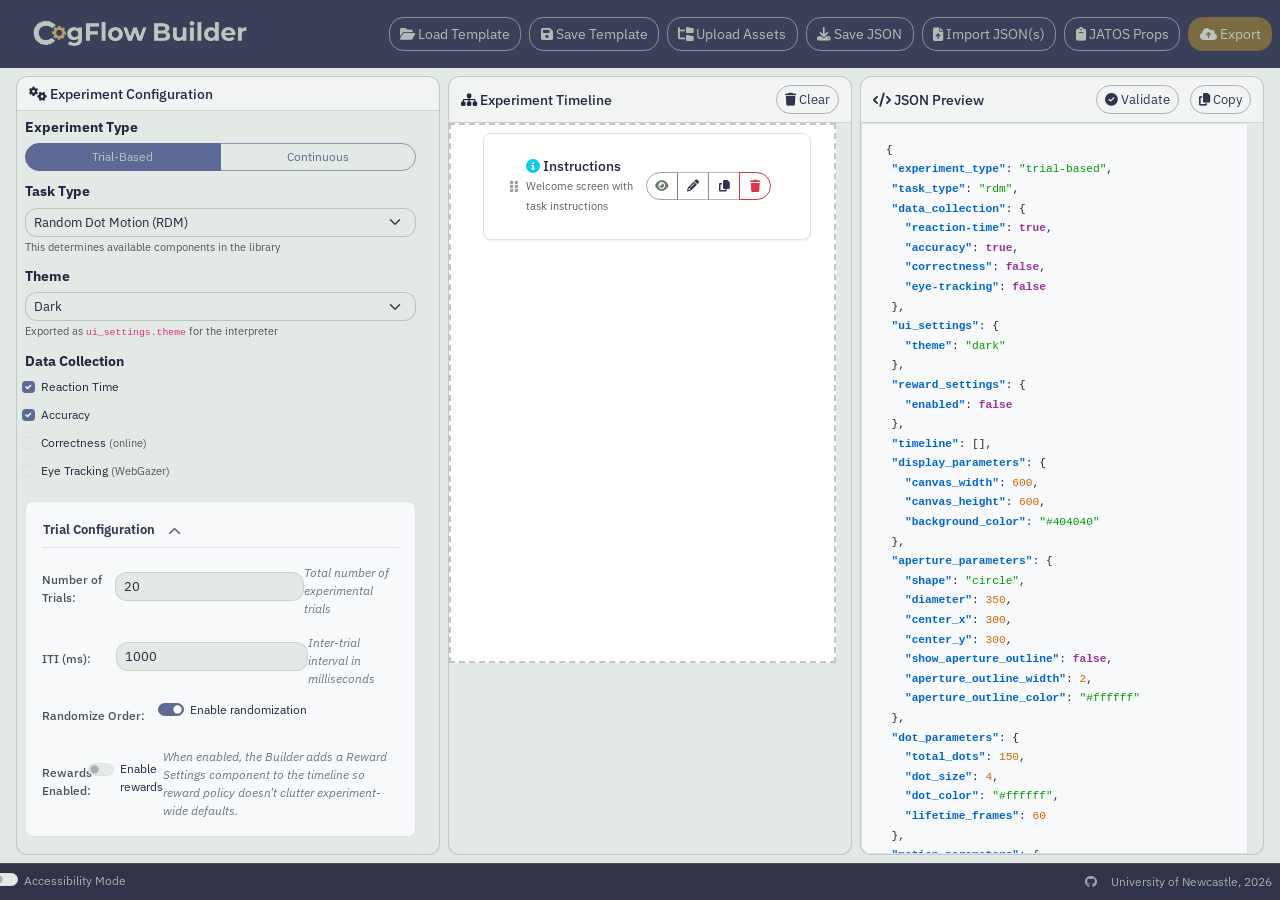
==== index.html @ 620da9b5 "Add loop removal UX via bracket iteration prompt" ====
<!DOCTYPE html>
<html lang="en">
<head>
    <meta charset="UTF-8">
    <meta name="viewport" content="width=device-width, initial-scale=1.0">
    <title>CogFlow Builder - Cognitive Task Flow Parameter Generator</title>
    <link rel="icon" type="image/png" href="img/favico.png">
    <link rel="preconnect" href="https://fonts.googleapis.com">
    <link rel="preconnect" href="https://fonts.gstatic.com" crossorigin>
    <link href="https://fonts.googleapis.com/css2?family=IBM+Plex+Sans:wght@300;400;500;600;700&display=swap" rel="stylesheet">
    <link href="https://fonts.googleapis.com/css2?family=Atkinson+Hyperlegible:wght@400;700&display=swap" rel="stylesheet">

    <script>
        // Apply Accessibility Mode + Theme early to avoid flash of wrong styling
        (function () {
            try {
                const enabled = localStorage.getItem('cogflow_builder_a11y') === '1';
                if (enabled) document.documentElement.classList.add('cf-a11y');
            } catch (e) {
                // Ignore storage errors (privacy mode, etc.)
            }

            try {
                const params = new URLSearchParams(window.location.search || '');
                const qTheme = (params.get('theme') || '').trim().toLowerCase();
                const savedTheme = localStorage.getItem('cogflow_builder_theme');
                const theme = (qTheme === 'dark' || qTheme === 'light')
                    ? qTheme
                    : ((savedTheme === 'dark' || savedTheme === 'light') ? savedTheme : 'light');
                document.documentElement.setAttribute('data-cf-theme', theme);
                localStorage.setItem('cogflow_builder_theme', theme);
            } catch (e) {
                document.documentElement.setAttribute('data-cf-theme', 'light');
            }
        })();
    </script>
    <link rel="stylesheet" href="https://cdnjs.cloudflare.com/ajax/libs/font-awesome/6.4.0/css/all.min.css">
    <link href="vendor/bootstrap.min.css" rel="stylesheet">

    <!-- WYSIWYG editor for instructions / HTML components (Quill) -->
    <link href="vendor/quill.snow.css" rel="stylesheet">

    <!-- App theme + Bootstrap overrides (must load AFTER Bootstrap) -->
    <link rel="stylesheet" href="css/style.css?v=20260324-1">

    <!-- Prevent aggressive caching when opened via file:// or a simple static server -->
    <meta http-equiv="Cache-Control" content="no-cache, no-store, must-revalidate" />
    <meta http-equiv="Pragma" content="no-cache" />
    <meta http-equiv="Expires" content="0" />

    <!-- Platform URL placeholder — replaced by the Django BuilderAppView before serving.
         Leave as empty string here; set via window.COGFLOW_PLATFORM_URL before loading
         the builder to activate the Publish button. -->
    <script>window.COGFLOW_PLATFORM_URL    = '';</script>
</head>
<body>
    <nav class="navbar navbar-dark bg-primary">
        <div class="container-fluid">
            <span class="navbar-brand mb-0 h1">
                <img src="img/logo_builder_light.png" alt="CogFlow Builder" class="cf-brand-logo">
            </span>
            <div class="d-flex">
                <button class="btn btn-outline-light me-2" id="loadTemplateBtn">
                    <i class="fas fa-folder-open"></i> Load Template
                </button>
                <button class="btn btn-outline-light me-2" id="saveTemplateBtn">
                    <i class="fas fa-save"></i> Save Template
                </button>
                <button class="btn btn-outline-light me-2" id="uploadAssetsFolderBtn" title="Upload a local assets folder to Token Store so you can refer to images by filename in your config">
                    <i class="fas fa-folder-tree"></i> Upload Assets
                </button>
                <button class="btn btn-outline-light me-2" id="saveJsonBtn">
                    <i class="fas fa-download"></i> Save JSON
                </button>
                <button class="btn btn-outline-light me-2" id="importLocalJsonBtn">
                    <i class="fas fa-file-arrow-up"></i> Import JSON(s)
                </button>
                <button class="btn btn-outline-light me-2" id="prepJatosPropsBtn">
                    <i class="fas fa-clipboard"></i> JATOS Props
                </button>
                <button class="btn btn-warning me-2" id="platformPublishBtn" style="display:none" title="Publish config to CogFlow Platform">
                    <i class="fas fa-server"></i> Publish
                </button>
                <button class="btn btn-success" id="exportJsonBtn">
                    <i class="fas fa-cloud-arrow-up"></i> Export
                </button>

                <!-- Hidden input: local JSON import for Token Store uploads -->
                <input id="importLocalJsonInput" type="file" accept=".json,application/json" multiple style="display:none" />

                <!-- Hidden input: local assets folder selection (Chromium supports webkitdirectory) -->
                <input id="assetsFolderInput" type="file" multiple webkitdirectory directory style="display:none" />
            </div>
        </div>
    </nav>

    <div class="container-fluid">
        <div class="main-panels-row">
            <!-- Left Panel: Configuration -->
            <div class="main-panel">
                <div class="card h-100">
                    <div class="card-header bg-light">
                        <h5 class="mb-0">
                            <i class="fas fa-cogs"></i> Experiment Configuration
                        </h5>
                    </div>
                    <div class="card-body">
                        <!-- Experiment Type Selection -->
                        <div class="mb-4">
                            <h6 class="fw-bold">Experiment Type</h6>
                            <div class="btn-group w-100" role="group" id="experimentTypeGroup">
                                <input type="radio" class="btn-check" name="experimentType" id="trialBased" value="trial-based" checked>
                                <label class="btn btn-outline-primary" for="trialBased">Trial-Based</label>
                                
                                <input type="radio" class="btn-check" name="experimentType" id="continuous" value="continuous">
                                <label class="btn btn-outline-primary" for="continuous">Continuous</label>
                            </div>
                        </div>

                        <!-- Task Type Selection -->
                        <div class="mb-4">
                            <h6 class="fw-bold">Task Type</h6>
                            <select class="form-select" id="taskType">
                                <option value="rdm" selected>Random Dot Motion (RDM)</option>
                                <option value="stroop">Stroop Task</option>
                                <option value="emotional-stroop">Emotional Stroop Task</option>
                                <option value="nback">N-Back</option>
                                <option value="simon">Simon Task</option>
                                <option value="task-switching">Task Switching</option>
                                <option value="pvt">Psychomotor Vigilance Task (PVT)</option>
                                <option value="mot">Multiple Object Tracking (MOT)</option>
                                <option value="gabor">Gabor Patch Task</option>
                                <option value="flanker">Flanker Task</option>
                                <option value="sart">SART</option>
                                <option value="continuous-image">Continuous Image Presentation</option>
                                <option value="soc-dashboard">SOC Dashboard</option>
                                <option value="custom">Custom Task</option>
                            </select>
                            <small class="text-muted">This determines available components in the library</small>
                        </div>

                        <!-- Experiment Theme -->
                        <div class="mb-4">
                            <h6 class="fw-bold">Theme</h6>
                            <select class="form-select" id="experimentTheme">
                                <option value="dark" selected>Dark</option>
                                <option value="light">Light</option>
                            </select>
                            <small class="text-muted">Exported as <code>ui_settings.theme</code> for the interpreter</small>
                        </div>

                        <!-- Data Collection Modalities -->
                        <div class="mb-4">
                            <h6 class="fw-bold">Data Collection</h6>
                            <div class="form-check">
                                <input class="form-check-input data-collection-checkbox" type="checkbox" value="reaction-time" id="reactionTime" checked>
                                <label class="form-check-label" for="reactionTime">
                                    Reaction Time
                                </label>
                            </div>
                            <div class="form-check">
                                <input class="form-check-input data-collection-checkbox" type="checkbox" value="accuracy" id="accuracy" checked>
                                <label class="form-check-label" for="accuracy">
                                    Accuracy
                                </label>
                            </div>
                            <div class="form-check">
                                <input class="form-check-input data-collection-checkbox" type="checkbox" value="correctness" id="correctness">
                                <label class="form-check-label" for="correctness">
                                    Correctness <small class="text-muted">(online)</small>
                                </label>
                            </div>
                            <div class="form-check">
                                <input class="form-check-input data-collection-checkbox" type="checkbox" value="eye-tracking" id="eyeTracking">
                                <label class="form-check-label" for="eyeTracking">
                                    Eye Tracking <small class="text-muted">(WebGazer)</small>
                                </label>
                            </div>
                        </div>

                        <!-- Dynamic Parameter Forms -->
                        <div id="parameterForms">
                            <!-- Forms will be dynamically generated here -->
                        </div>

                        <!-- Add Component Button -->
                        <div class="d-grid gap-2">
                            <button class="btn btn-primary" id="addComponentBtn">
                                <i class="fas fa-plus"></i> Add Component
                            </button>
                        </div>
                    </div>
                </div>
            </div>

            <!-- Middle Panel: Timeline Builder -->
            <div class="main-panel">
                <div class="card h-100">
                    <div class="card-header bg-light d-flex justify-content-between align-items-center">
                        <h5 class="mb-0">
                            <i class="fas fa-sitemap"></i> Experiment Timeline
                        </h5>
                        <button class="btn btn-sm btn-outline-secondary" id="clearTimelineBtn">
                            <i class="fas fa-trash"></i> Clear
                        </button>
                    </div>
                    <div class="card-body p-0">
                        <div id="timelineBuilder" class="timeline-container">
                            <!-- Timeline components will be dragged here -->
                            <div id="timelineComponents" class="timeline-components-container">
                                <div class="empty-timeline text-center text-muted p-4">
                                    <i class="fas fa-plus-circle fa-3x mb-3"></i>
                                    <p>Drag components here to build your experiment timeline</p>
                                </div>
                            </div>
                        </div>
                    </div>
                </div>
            </div>

            <!-- Right Panel: JSON Preview -->
            <div class="main-panel">
                <div class="card h-100">
                    <div class="card-header bg-light d-flex justify-content-between align-items-center">
                        <h5 class="mb-0">
                            <i class="fas fa-code"></i> JSON Preview
                        </h5>
                        <div>
                            <button class="btn btn-sm btn-outline-secondary me-2" id="validateJsonBtn">
                                <i class="fas fa-check-circle"></i> Validate
                            </button>
                            <button class="btn btn-sm btn-outline-secondary" id="copyJsonBtn">
                                <i class="fas fa-copy"></i> Copy
                            </button>
                        </div>
                    </div>
                    <div class="card-body p-0">
                        <div id="jsonPreview" class="json-preview">
                            <pre><code id="jsonOutput">{
  "timeline": [],
  "data_collection": {
    "reaction_time": true,
    "accuracy": true
  },
  "experiment_type": "trial-based"
}</code></pre>
                        </div>
                    </div>
                </div>
            </div>
        </div>

        <!-- Component Library Modal -->
        <div class="modal fade" id="componentLibraryModal" tabindex="-1">
            <div class="modal-dialog modal-lg">
                <div class="modal-content">
                    <div class="modal-header">
                        <h5 class="modal-title">
                            <i class="fas fa-puzzle-piece"></i> Component Library
                        </h5>
                        <button type="button" class="btn-close" data-bs-dismiss="modal"></button>
                    </div>
                    <div class="modal-body">
                        <div class="row" id="componentLibrary">
                            <!-- Component cards will be generated here -->
                        </div>
                    </div>
                </div>
            </div>
        </div>

        <!-- Platform Publish Metadata Modal -->
        <div class="modal fade" id="publishMetadataModal" tabindex="-1" aria-labelledby="publishMetadataTitle" aria-hidden="true">
            <div class="modal-dialog">
                <div class="modal-content">
                    <div class="modal-header">
                        <h5 class="modal-title" id="publishMetadataTitle">
                            <i class="fas fa-upload"></i> Publish Study Metadata
                        </h5>
                        <button type="button" class="btn-close" data-bs-dismiss="modal" aria-label="Close"></button>
                    </div>
                    <div class="modal-body">
                        <div id="publishMetaError" class="alert alert-danger py-2 d-none" role="alert"></div>

                        <div class="mb-3">
                            <label for="publishStudyName" class="form-label">Study Name</label>
                            <input type="text" class="form-control" id="publishStudyName" placeholder="e.g. RDM Attention Pilot" />
                        </div>

                        <div class="mb-3">
                            <label for="publishStudySlug" class="form-label">Study Slug</label>
                            <input type="text" class="form-control" id="publishStudySlug" placeholder="e.g. rdm-attention-pilot" />
                            <div class="form-text">Lowercase letters, numbers, and hyphens only.</div>
                        </div>

                        <div class="mb-1">
                            <label for="publishConfigVersion" class="form-label">Config Version</label>
                            <input type="text" class="form-control" id="publishConfigVersion" placeholder="e.g. v2026-03-24" />
                        </div>
                    </div>
                    <div class="modal-footer">
                        <button type="button" class="btn btn-secondary" data-bs-dismiss="modal">Cancel</button>
                        <button type="button" class="btn btn-primary" id="publishMetaConfirmBtn">Continue Publish</button>
                    </div>
                </div>
            </div>
        </div>

        <!-- Parameter Configuration Modal -->
        <div class="modal fade" id="parameterModal" tabindex="-1">
            <div class="modal-dialog modal-lg">
                <div class="modal-content">
                    <div class="modal-header">
                        <h5 class="modal-title" id="parameterModalTitle">
                            <i class="fas fa-sliders-h"></i> Configure Parameters
                        </h5>
                        <button type="button" class="btn-close" data-bs-dismiss="modal"></button>
                    </div>
                    <div class="modal-body" id="parameterModalBody">
                        <!-- Dynamic parameter forms -->
                    </div>
                    <div class="modal-footer">
                        <button type="button" class="btn btn-info" id="previewComponentBtn">
                            <i class="fas fa-eye"></i> Preview Component
                        </button>
                        <button type="button" class="btn btn-secondary" data-bs-dismiss="modal">Cancel</button>
                        <button type="button" class="btn btn-primary" id="saveParametersBtn">Save Parameters</button>
                    </div>
                </div>
            </div>
        </div>

        <!-- Component Preview Modal -->
        <div class="modal fade" id="componentPreviewModal" tabindex="-1">
            <div class="modal-dialog modal-xl">
                <div class="modal-content">
                    <div class="modal-header">
                        <h5 class="modal-title">
                            <i class="fas fa-eye"></i> Component Preview
                        </h5>
                        <button type="button" class="btn-close" data-bs-dismiss="modal"></button>
                    </div>
                    <div class="modal-body">
                        <div class="row">
                            <div class="col-md-8">
                                <div class="preview-container">
                                    <canvas id="previewCanvas" width="600" height="600" style="border: 1px solid #ccc; background-color: #000000;"></canvas>
                                </div>
                                <div class="preview-controls mt-3">
                                    <button class="btn btn-success" id="startPreviewBtn">
                                        <i class="fas fa-play"></i> Start Preview
                                    </button>
                                    <button class="btn btn-warning" id="pausePreviewBtn" disabled>
                                        <i class="fas fa-pause"></i> Pause
                                    </button>
                                    <button class="btn btn-danger" id="stopPreviewBtn" disabled>
                                        <i class="fas fa-stop"></i> Stop
                                    </button>
                                    <button class="btn btn-info" id="resetPreviewBtn">
                                        <i class="fas fa-refresh"></i> Reset
                                    </button>
                                </div>
                            </div>
                            <div class="col-md-4">
                                <div class="card">
                                    <div class="card-header">
                                        <h6 class="mb-0">Live Parameters</h6>
                                    </div>
                                    <div class="card-body">
                                        <div id="previewParameterInfo">
                                            <!-- Parameter info will be displayed here -->
                                        </div>
                                    </div>
                                </div>
                                <div class="card mt-3">
                                    <div class="card-header">
                                        <h6 class="mb-0">Preview Stats</h6>
                                    </div>
                                    <div class="card-body">
                                        <div id="previewStats">
                                            <p><strong>Frame Rate:</strong> <span id="frameRate">0</span> FPS</p>
                                            <p><strong>Dots Visible:</strong> <span id="dotsVisible">0</span></p>
                                            <p><strong>Coherent Dots:</strong> <span id="coherentDots">0</span></p>
                                            <p><strong>Time Elapsed:</strong> <span id="timeElapsed">0</span>ms</p>
                                        </div>
                                    </div>
                                </div>
                            </div>
                        </div>
                    </div>
                </div>
            </div>
        </div>
    </div>

    <footer class="cf-footer">
        <div class="container-fluid cf-footer-inner">
            <div class="cf-footer-a11y">
                <div class="form-check form-switch">
                    <input class="form-check-input" type="checkbox" role="switch" id="accessibilityModeToggle">
                    <label class="form-check-label" for="accessibilityModeToggle">Accessibility Mode</label>
                </div>
            </div>
            <div class="cf-footer-spacer"></div>
            <div class="cf-footer-text">
                <a class="cf-footer-link" href="https://github.com/KSalibay/json-builder-app" target="_blank" rel="noopener noreferrer" aria-label="GitHub repository">
                    <i class="fa-brands fa-github" aria-hidden="true"></i>
                </a>
                University of Newcastle, 2026
            </div>
        </div>
    </footer>

    <script src="vendor/bootstrap.bundle.min.js"></script>
    <script src="vendor/Sortable.min.js"></script>

    <!-- Quill WYSIWYG editor (used by instructions/html-keyboard-response editor) -->
    <script src="vendor/quill.min.js"></script>

    <!-- Microsoft Graph export (MSAL + helper). Requires serving via http(s), not file:// -->
    <script src="vendor/msal-browser.min.js"></script>
    <script src="src/graphConfig.js?v=20260123-1"></script>
    <script src="src/GraphSharePointClient.js?v=20260123-1"></script>

    <!-- Demo default: Token Store (Cloudflare Worker) base URL -->
    <script>
        // For distribution: change this value (or remove to re-enable prompt).
        window.COGFLOW_TOKEN_STORE_BASE_URL = 'https://cool-star-379d.kami-salibayeva.workers.dev';

        // Initial deployment mode: disables SharePoint/Graph prompts and uses Token Store by default.
        // Remove this line (or set to false) to re-enable Graph/SharePoint export setup prompts.
        window.COGFLOW_INITIAL_DEPLOYMENT = true;
    </script>

    <!-- Cache-bust local scripts -->
    <script src="src/JsonBuilder.js?v=20260325-1"></script>
    <script src="src/modules/DataCollectionModules.js?v=20260114-1"></script>
    <script src="src/modules/TrialManager.js?v=20260113-10"></script>
    <script src="src/modules/TimelineBuilder.js?v=20260309-1"></script>
    <script src="src/modules/SocDashboardPreview.js?v=20260218-1"></script>
    <script src="src/modules/ComponentPreview.js?v=20260305-4"></script>
    <script src="src/schemas/RDMTaskSchema.js?v=20260113-10"></script>
    <script src="src/schemas/JSPsychSchemas.js?v=20260305-1"></script>
    <script src="src/schemas/UnifiedSchema.js?v=20260113-10"></script>

    <script>
        function setBuilderTheme(theme) {
            const t = (theme === 'dark') ? 'dark' : 'light';
            document.documentElement.setAttribute('data-cf-theme', t);
            try {
                localStorage.setItem('cogflow_builder_theme', t);
            } catch (e) {
                // Ignore storage errors
            }
        }

        function installDebugRemnantCleaner() {
            const looksLikeDebugRemnant = (el) => {
                try {
                    const text = (el && el.textContent ? el.textContent : '').toLowerCase();
                    if (!text) return false;
                    return text.includes('study result visibility mode') || /^\s*worker\s*:\s*\d+\s*$/i.test(text);
                } catch {
                    return false;
                }
            };

            const removeDebugRemnants = () => {
                const all = Array.from(document.querySelectorAll('body *'));
                all.forEach((el) => {
                    if (!looksLikeDebugRemnant(el)) return;
                    if (el.closest('.navbar, .card, .modal, #componentPreviewModal')) return;
                    try {
                        const style = window.getComputedStyle(el);
                        const isBottomLeft = style && style.position === 'fixed' && style.left !== 'auto' && style.bottom !== 'auto';
                        const isTiny = style && Number.parseFloat(style.fontSize || '0') <= 12;
                        if (isBottomLeft || isTiny) el.remove();
                    } catch {
                        // ignore
                    }
                });
            };

            removeDebugRemnants();
            const obs = new MutationObserver(() => removeDebugRemnants());
            obs.observe(document.body, { childList: true, subtree: true });
        }

        // Initialize the application
        document.addEventListener('DOMContentLoaded', function() {
            const initialTheme = document.documentElement.getAttribute('data-cf-theme') || 'light';
            setBuilderTheme(initialTheme);

            try {
                if (window.parent && window.parent !== window) {
                    window.parent.postMessage({ type: 'cogflow:builder-ready' }, window.location.origin);
                }
            } catch {
                // ignore
            }

            // Parent (Portal) can drive Builder theme while embedded in an iframe.
            window.addEventListener('message', (e) => {
                if (!e || e.origin !== window.location.origin) return;
                if (e.data && e.data.type === 'cogflow:set-theme') {
                    setBuilderTheme(e.data.theme);
                }
            });

            installDebugRemnantCleaner();

            const jsonBuilder = new JsonBuilder();
            // Prevent scroll-wheel from accidentally changing the value of a focused
            // number input. Attach / detach the wheel-blocker only while the input is
            // focused, so normal page scrolling is never blocked.
            const _blockWheelOnNumber = (e) => e.preventDefault();
            document.addEventListener('focusin', (e) => {
                if (e.target && e.target.type === 'number') {
                    e.target.addEventListener('wheel', _blockWheelOnNumber, { passive: false });
                }
            });
            document.addEventListener('focusout', (e) => {
                if (e.target && e.target.type === 'number') {
                    e.target.removeEventListener('wheel', _blockWheelOnNumber);
                }
            });

            jsonBuilder.initialize();
            
            // Store globally for access from other functions
            window.jsonBuilderInstance = jsonBuilder;

            // Platform Publish button — visible only when COGFLOW_PLATFORM_URL is configured.
            const platformPublishBtn = document.getElementById('platformPublishBtn');
            if (platformPublishBtn) {
                if (typeof window.COGFLOW_PLATFORM_URL === 'string' && window.COGFLOW_PLATFORM_URL.trim()) {
                    platformPublishBtn.style.display = '';
                }
                platformPublishBtn.addEventListener('click', () => {
                    jsonBuilder.publishToPlatform();
                });
            }
            
            // Initialize ComponentPreview (guard against double-init)
            if (!window.componentPreview) {
                window.componentPreview = new ComponentPreview();
            }
            
            // Initialize timeline sortable functionality
            initializeTimelineSorting();
            initializeLoopUI();
            
            // Initialize RDM-specific UI components
            initializeRDMInterface();
        });
        
        function initializeTimelineSorting() {
            const timelineContainer = document.getElementById('timelineComponents');
            console.log('Initializing sortable for container:', timelineContainer);
            
            if (timelineContainer && window.Sortable) {
                console.log('Creating sortable instance');
                window.timelineSortable = Sortable.create(timelineContainer, {
                    animation: 150,
                    ghostClass: 'sortable-ghost',
                    chosenClass: 'sortable-chosen',
                    dragClass: 'sortable-drag',
                    handle: '.drag-handle',
                    filter: '.empty-timeline',
                    preventOnFilter: false,
                    onStart: function(evt) {
                        console.log('Drag started:', evt.item);
                    },
                    onEnd: function(evt) {
                        console.log('Drag ended:', evt.item, 'New index:', evt.newIndex);
                        // Update JSON when order changes
                        if (window.jsonBuilderInstance) {
                            window.jsonBuilderInstance.updateJSON();
                        }
                        if (window.refreshLoopUI) {
                            window.refreshLoopUI();
                        }
                    }
                });
                console.log('Sortable instance created:', window.timelineSortable);
            } else {
                console.warn('Failed to initialize sortable - container:', timelineContainer, 'Sortable:', window.Sortable);
            }
        }

        function initializeLoopUI() {
            const timelineContainer = document.getElementById('timelineComponents');
            if (!timelineContainer || timelineContainer.dataset.loopUiBound === '1') return;

            timelineContainer.dataset.loopUiBound = '1';
            timelineContainer.classList.add('cf-loop-ui-enabled');

            const state = {
                loopMap: new Map(),
                draw: null,
                resize: null,
                layerEl: null,
                gutterEl: null
            };

            const parseComponentData = (el) => {
                try { return JSON.parse(el?.dataset?.componentData || '{}') || {}; }
                catch { return {}; }
            };

            const isLoopStartMarker = (el) => {
                const data = parseComponentData(el);
                return data.type === 'loop-start';
            };

            const isLoopEndMarker = (el) => {
                const data = parseComponentData(el);
                return data.type === 'loop-end';
            };

            const isLoopMarker = (el) => isLoopStartMarker(el) || isLoopEndMarker(el);

            const getTimelineCards = () => Array.from(timelineContainer.querySelectorAll(':scope > .timeline-component'));
            const getVisibleCards = () => getTimelineCards().filter((el) => !isLoopMarker(el));

            const normalizeMarkerVisibility = () => {
                getTimelineCards().forEach((el) => {
                    if (isLoopMarker(el)) el.classList.add('cf-loop-marker-hidden');
                    else el.classList.remove('cf-loop-marker-hidden');
                });
            };

            const getLoopPairs = () => {
                const cards = getTimelineCards();
                const stack = [];
                const pairs = [];

                const loopIdOf = (el) => (parseComponentData(el).loop_id ?? '').toString().trim();

                for (let idx = 0; idx < cards.length; idx++) {
                    const el = cards[idx];
                    if (isLoopStartMarker(el)) {
                        const data = parseComponentData(el);
                        const rawIter = Number.parseInt(data.iterations ?? data.loop_iterations ?? '1', 10);
                        const iterations = Number.isFinite(rawIter) ? Math.max(1, Math.min(10000, rawIter)) : 1;
                        stack.push({
                            startEl: el,
                            startIdx: idx,
                            loopId: loopIdOf(el),
                            iterations,
                            label: (data.label ?? '').toString(),
                            depth: stack.length
                        });
                        continue;
                    }

                    if (isLoopEndMarker(el)) {
                        if (stack.length === 0) continue;
                        const endId = loopIdOf(el);

                        let matchPos = -1;
                        if (endId) {
                            for (let i = stack.length - 1; i >= 0; i--) {
                                if ((stack[i].loopId || '') === endId) {
                                    matchPos = i;
                                    break;
                                }
                            }
                        } else {
                            matchPos = stack.length - 1;
                        }
                        if (matchPos < 0) continue;

                        const matched = stack.splice(matchPos, 1)[0];
                        pairs.push({
                            ...matched,
                            endEl: el,
                            endIdx: idx
                        });
                    }
                }

                return pairs;
            };

            const getVisibleIndexFromY = (clientY) => {
                const cards = getVisibleCards();
                if (cards.length === 0) return -1;
                let bestIdx = 0;
                let bestDist = Number.POSITIVE_INFINITY;
                cards.forEach((el, idx) => {
                    const r = el.getBoundingClientRect();
                    const mid = r.top + (r.height / 2);
                    const dist = Math.abs(clientY - mid);
                    if (dist < bestDist) {
                        bestDist = dist;
                        bestIdx = idx;
                    }
                });
                return bestIdx;
            };

            const ensureLayer = () => {
                if (!state.layerEl || !state.layerEl.isConnected) {
                    const layer = document.createElement('div');
                    layer.className = 'timeline-loop-layer';
                    timelineContainer.appendChild(layer);
                    state.layerEl = layer;
                }
                if (!state.gutterEl || !state.gutterEl.isConnected) {
                    const gutter = document.createElement('div');
                    gutter.className = 'timeline-loop-gutter-hitbox';
                    timelineContainer.appendChild(gutter);
                    state.gutterEl = gutter;
                }
            };

            const createLoopMarkerElement = (type, loopId, iterations) => {
                const el = document.createElement('div');
                el.className = 'timeline-component card mb-2 cf-loop-marker-hidden';
                el.dataset.componentType = type;

                const data = {
                    type,
                    name: type === 'loop-start' ? 'Loop Start' : 'Loop End',
                    loop_id: loopId
                };
                if (type === 'loop-start') {
                    data.iterations = Number.isFinite(Number(iterations)) ? Math.max(1, Math.floor(Number(iterations))) : 2;
                }
                el.dataset.componentData = JSON.stringify(data);
                el.innerHTML = '<div class="card-body"></div>';
                return el;
            };

            const createLoopFromVisibleRange = (startVisibleIdx, endVisibleIdx) => {
                const cards = getVisibleCards();
                if (cards.length === 0) return;
                const lo = Math.max(0, Math.min(startVisibleIdx, endVisibleIdx));
                const hi = Math.min(cards.length - 1, Math.max(startVisibleIdx, endVisibleIdx));
                const startCard = cards[lo];
                const endCard = cards[hi];
                if (!startCard || !endCard) return;

                const loopId = `loop_${Date.now()}_${Math.floor(Math.random() * 1000000)}`;
                const startMarker = createLoopMarkerElement('loop-start', loopId, 2);
                const endMarker = createLoopMarkerElement('loop-end', loopId);

                timelineContainer.insertBefore(startMarker, startCard);
                if (endCard.nextSibling) timelineContainer.insertBefore(endMarker, endCard.nextSibling);
                else timelineContainer.appendChild(endMarker);

                if (window.jsonBuilderInstance) window.jsonBuilderInstance.updateJSON();
            };

            const moveLoopBoundaryToVisibleIndex = (loop, handleType, targetVisibleIdx) => {
                const cards = getVisibleCards();
                if (cards.length === 0) return;
                const idx = Math.max(0, Math.min(cards.length - 1, targetVisibleIdx));
                const target = cards[idx];
                if (!target) return;

                if (handleType === 'top') {
                    timelineContainer.insertBefore(loop.startEl, target);
                } else {
                    if (target.nextSibling) timelineContainer.insertBefore(loop.endEl, target.nextSibling);
                    else timelineContainer.appendChild(loop.endEl);
                }
            };

            const renderDraftBracket = () => {
                if (!state.draw || !state.layerEl) return;
                const cards = getVisibleCards();
                if (cards.length === 0) return;

                const lo = Math.max(0, Math.min(state.draw.startIdx, state.draw.currentIdx));
                const hi = Math.min(cards.length - 1, Math.max(state.draw.startIdx, state.draw.currentIdx));
                const startCard = cards[lo];
                const endCard = cards[hi];
                if (!startCard || !endCard) return;

                const containerRect = timelineContainer.getBoundingClientRect();
                const top = startCard.offsetTop;
                const bottom = endCard.offsetTop + endCard.offsetHeight;

                const draft = document.createElement('div');
                draft.className = 'timeline-loop-bracket is-draft';
                draft.style.left = '8px';
                draft.style.top = `${top}px`;
                draft.style.height = `${Math.max(8, bottom - top)}px`;
                draft.title = 'Release to create loop';
                state.layerEl.appendChild(draft);
                void containerRect; // keep lint quiet in non-strict environments
            };

            const refresh = () => {
                ensureLayer();
                normalizeMarkerVisibility();

                state.layerEl.innerHTML = '';
                state.loopMap.clear();

                const pairs = getLoopPairs();
                const cards = getTimelineCards();

                pairs.forEach((loop, idx) => {
                    const visibleWithin = cards
                        .slice(loop.startIdx + 1, loop.endIdx)
                        .filter((el) => !isLoopMarker(el));

                    if (visibleWithin.length === 0) return;
                    const startCard = visibleWithin[0];
                    const endCard = visibleWithin[visibleWithin.length - 1];

                    const top = startCard.offsetTop;
                    const bottom = endCard.offsetTop + endCard.offsetHeight;
                    const left = 8 + (loop.depth * 10);
                    const key = `${loop.loopId || 'loop'}:${loop.startIdx}:${loop.endIdx}:${idx}`;

                    const bracket = document.createElement('div');
                    bracket.className = 'timeline-loop-bracket';
                    bracket.style.left = `${left}px`;
                    bracket.style.top = `${top}px`;
                    bracket.style.height = `${Math.max(8, bottom - top)}px`;
                    bracket.dataset.loopKey = key;
                    bracket.title = `Loop x${loop.iterations}${loop.label ? ` (${loop.label})` : ''} • click to edit (enter 0 to remove)`;

                    const topHandle = document.createElement('div');
                    topHandle.className = 'timeline-loop-handle top';
                    topHandle.dataset.loopKey = key;
                    topHandle.dataset.handle = 'top';

                    const bottomHandle = document.createElement('div');
                    bottomHandle.className = 'timeline-loop-handle bottom';
                    bottomHandle.dataset.loopKey = key;
                    bottomHandle.dataset.handle = 'bottom';

                    bracket.appendChild(topHandle);
                    bracket.appendChild(bottomHandle);
                    state.layerEl.appendChild(bracket);

                    state.loopMap.set(key, {
                        ...loop,
                        visibleStartIdx: getVisibleCards().indexOf(startCard),
                        visibleEndIdx: getVisibleCards().indexOf(endCard)
                    });
                });

                renderDraftBracket();
            };

            const onDocumentMouseMove = (e) => {
                if (state.draw) {
                    state.draw.currentIdx = getVisibleIndexFromY(e.clientY);
                    refresh();
                    return;
                }

                if (state.resize) {
                    const loop = state.loopMap.get(state.resize.loopKey);
                    if (!loop) return;
                    const idxRaw = getVisibleIndexFromY(e.clientY);
                    if (idxRaw < 0) return;

                    let idx = idxRaw;
                    if (state.resize.handleType === 'top') {
                        idx = Math.min(idx, loop.visibleEndIdx);
                    } else {
                        idx = Math.max(idx, loop.visibleStartIdx);
                    }

                    if (idx !== state.resize.lastIdx) {
                        moveLoopBoundaryToVisibleIndex(loop, state.resize.handleType, idx);
                        state.resize.lastIdx = idx;
                        refresh();
                    }
                }
            };

            const onDocumentMouseUp = () => {
                let didMutate = false;

                if (state.draw) {
                    const startIdx = state.draw.startIdx;
                    const endIdx = state.draw.currentIdx;
                    if (startIdx >= 0 && endIdx >= 0) {
                        createLoopFromVisibleRange(startIdx, endIdx);
                        didMutate = true;
                    }
                    state.draw = null;
                }

                if (state.resize) {
                    didMutate = true;
                    state.resize = null;
                }

                refresh();
                if (didMutate && window.jsonBuilderInstance) {
                    window.jsonBuilderInstance.updateJSON();
                }

                document.removeEventListener('mousemove', onDocumentMouseMove);
                document.removeEventListener('mouseup', onDocumentMouseUp);
            };

            timelineContainer.addEventListener('mousedown', (e) => {
                const handleEl = e.target.closest('.timeline-loop-handle');
                if (handleEl) {
                    e.preventDefault();
                    e.stopPropagation();
                    const loopKey = handleEl.dataset.loopKey;
                    const handleType = handleEl.dataset.handle;
                    if (!loopKey || !handleType) return;
                    state.resize = { loopKey, handleType, lastIdx: -1 };
                    document.addEventListener('mousemove', onDocumentMouseMove);
                    document.addEventListener('mouseup', onDocumentMouseUp);
                    return;
                }

                const bracketEl = e.target.closest('.timeline-loop-bracket');
                if (bracketEl) {
                    e.preventDefault();
                    e.stopPropagation();
                    const loopKey = bracketEl.dataset.loopKey;
                    const loop = state.loopMap.get(loopKey || '');
                    if (!loop) return;

                    const startData = parseComponentData(loop.startEl);
                    const currentIter = Number.parseInt(startData.iterations ?? loop.iterations ?? '1', 10) || 1;
                    const next = window.prompt('Loop iterations (>=1). Enter 0 to remove this loop.', String(currentIter));
                    if (next === null) return;
                    const parsed = Number.parseInt(next, 10);
                    if (Number.isFinite(parsed) && parsed === 0) {
                        const ok = window.confirm('Remove this loop?');
                        if (!ok) return;
                        loop.startEl.remove();
                        loop.endEl.remove();
                        if (window.jsonBuilderInstance) {
                            window.jsonBuilderInstance.updateJSON();
                        }
                        refresh();
                        return;
                    }
                    if (!Number.isFinite(parsed) || parsed < 1) {
                        window.alert('Iterations must be an integer >= 1.');
                        return;
                    }

                    const updated = {
                        ...startData,
                        type: 'loop-start',
                        iterations: Math.min(10000, parsed)
                    };
                    loop.startEl.dataset.componentData = JSON.stringify(updated);
                    if (window.jsonBuilderInstance) {
                        window.jsonBuilderInstance.updateJSON();
                    }
                    refresh();
                    return;
                }

                const containerRect = timelineContainer.getBoundingClientRect();
                const relX = e.clientX - containerRect.left;
                if (relX > 26) return;
                if (e.target.closest('.timeline-component')) return;

                const startIdx = getVisibleIndexFromY(e.clientY);
                if (startIdx < 0) return;

                e.preventDefault();
                state.draw = { startIdx, currentIdx: startIdx };
                refresh();

                document.addEventListener('mousemove', onDocumentMouseMove);
                document.addEventListener('mouseup', onDocumentMouseUp);
            });

            const observer = new MutationObserver(() => {
                refresh();
            });
            observer.observe(timelineContainer, { childList: true });

            window.addEventListener('resize', refresh);
            window.refreshLoopUI = refresh;
            refresh();
        }
        
        function initializeRDMInterface() {
            // Add initial instructions component to timeline
            addInitialInstructionsComponent();
        }
        
        function addInitialInstructionsComponent() {
            // Generate dynamic instructions text based on current experiment settings
            function generateInstructionsText() {
                const taskType = document.getElementById('taskType')?.value || 'rdm';

                const rawTaskName = document.getElementById('taskName')?.value || '';
                const taskDefaults = {
                    rdm: 'Random Dot Motion task',
                    stroop: 'Stroop task',
                    flanker: 'Flanker task',
                    sart: 'SART task',
                    simon: 'Simon task',
                    pvt: 'PVT task',
                    mot: 'MOT task',
                    gabor: 'Gabor task',
                    'soc-dashboard': 'SOC Dashboard'
                };

                // If the researcher hasn't customized taskName (blank or still default RDM),
                // infer it from the selected task type.
                const normalizedRaw = String(rawTaskName).trim();
                const isDefaultRdmLabel = normalizedRaw === '' || normalizedRaw === taskDefaults.rdm;
                const taskName = (taskType !== 'rdm' && isDefaultRdmLabel)
                    ? (taskDefaults[taskType] || 'Experiment task')
                    : (normalizedRaw || taskDefaults.rdm);

                const formatKey = (key) => {
                    const cleanKey = String(key || '').trim();
                    if (!cleanKey) return '';
                    switch (cleanKey) {
                        case 'ArrowLeft': return 'Left Arrow';
                        case 'ArrowRight': return 'Right Arrow';
                        case 'ArrowUp': return 'Up Arrow';
                        case 'ArrowDown': return 'Down Arrow';
                        case ' ': return 'Spacebar';
                        case 'space': return 'Spacebar';
                        case 'enter': return 'Enter';
                        case 'escape': return 'Escape';
                        default:
                            return cleanKey.length === 1 ? cleanKey.toUpperCase() : cleanKey;
                    }
                };

                const joinKeys = (keys) => {
                    const parts = String(keys || '')
                        .split(',')
                        .map(k => formatKey(k))
                        .filter(Boolean);
                    if (parts.length === 0) return '';
                    if (parts.length === 1) return parts[0];
                    if (parts.length === 2) return `${parts[0]} and ${parts[1]}`;
                    return `${parts.slice(0, -1).join(', ')}, and ${parts[parts.length - 1]}`;
                };

                const describeResponse = () => {
                    if (taskType === 'flanker') {
                        const leftKey = formatKey(document.getElementById('flankerLeftKey')?.value || 'f');
                        const rightKey = formatKey(document.getElementById('flankerRightKey')?.value || 'j');
                        return `using the keyboard (${leftKey} for left, ${rightKey} for right)`;
                    }
                    if (taskType === 'sart') {
                        const goKey = formatKey(document.getElementById('sartGoKey')?.value || 'space');
                        return `using the keyboard (${goKey})`;
                    }
                    if (taskType === 'gabor') {
                        const mode = document.getElementById('gaborResponseTask')?.value || 'discriminate_tilt';
                        if (mode === 'detect_target') {
                            const yesKey = formatKey(document.getElementById('gaborYesKey')?.value || 'f');
                            const noKey = formatKey(document.getElementById('gaborNoKey')?.value || 'j');
                            return `using the keyboard (${yesKey} = Yes, ${noKey} = No)`;
                        }
                        const leftKey = formatKey(document.getElementById('gaborLeftKey')?.value || 'f');
                        const rightKey = formatKey(document.getElementById('gaborRightKey')?.value || 'j');
                        return `using the keyboard (${leftKey} = Left, ${rightKey} = Right)`;
                    }
                    if (taskType === 'soc-dashboard') {
                        const iconsClickable = !!document.getElementById('socIconsClickable')?.checked;
                        return iconsClickable
                            ? 'using the mouse (dashboard icons) and the keyboard (subtasks)'
                            : 'using the keyboard (subtasks)';
                    }

                    // Default: RDM (or unknown) uses experiment-wide response device.
                    const device = document.getElementById('defaultResponseDevice')?.value || 'keyboard';
                    if (device === 'mouse') {
                        const segments = document.getElementById('mouseApertureSegments')?.value;
                        const segText = segments ? ` (${segments} response segments)` : '';
                        return `using the mouse${segText}`;
                    }
                    if (device === 'touch') return 'using touch input';
                    if (device === 'voice') return 'using voice input';
                    if (device === 'custom') return 'using the specified response method';

                    const responseKeys = document.getElementById('responseKeys')?.value || 'ArrowLeft,ArrowRight';
                    const keyList = joinKeys(responseKeys);
                    return keyList ? `using the keyboard (press ${keyList})` : 'using the keyboard';
                };

                // Exported as HTML; keep it simple and readable.
                return `<p>This experiment consists of the <strong>${taskName}</strong>. Please respond ${describeResponse()}. Press any key to continue.</p>`;
            }
            
            const timelineContainer = document.getElementById('timelineComponents');
            if (!timelineContainer) return;
            
            // Hide empty state when adding first component
            const emptyState = timelineContainer.querySelector('.empty-timeline');
            if (emptyState) {
                emptyState.style.display = 'none';
            }
            
            const instructionsComponent = document.createElement('div');
            instructionsComponent.className = 'timeline-component card mb-2';
            instructionsComponent.dataset.componentType = 'html-keyboard-response';
            
            // Store component data
            const componentData = {
                type: 'html-keyboard-response',
                auto_generated: true,
                stimulus: generateInstructionsText(),
                choices: 'ALL_KEYS'
            };
            
            instructionsComponent.dataset.componentData = JSON.stringify(componentData);
            
            instructionsComponent.innerHTML = `
                <div class="card-body">
                    <div class="d-flex justify-content-between align-items-center">
                        <div class="d-flex align-items-center">
                            <div class="drag-handle me-2" style="cursor: move; color: #ccc;">
                                <i class="fas fa-grip-vertical"></i>
                            </div>
                            <div>
                                <h6 class="card-title mb-1">
                                    <i class="fas fa-info-circle text-info"></i> Instructions
                                </h6>
                                <small class="text-muted">Welcome screen with task instructions</small>
                            </div>
                        </div>
                        <div class="btn-group" role="group">
                            <button class="btn btn-sm btn-outline-info" onclick="previewComponent(this)" title="Preview">
                                <i class="fas fa-eye"></i>
                            </button>
                            <button class="btn btn-sm btn-outline-secondary" onclick="editComponent(this)" title="Edit">
                                <i class="fas fa-pencil-alt"></i>
                            </button>
                            <button class="btn btn-sm btn-outline-secondary" onclick="duplicateComponent(this)" title="Duplicate Below">
                                <i class="fas fa-copy"></i>
                            </button>
                            <button class="btn btn-sm btn-outline-danger" onclick="removeComponent(this)" title="Delete">
                                <i class="fas fa-trash"></i>
                            </button>
                        </div>
                    </div>
                </div>
            `;
            
            timelineContainer.appendChild(instructionsComponent);
            
            // Initialize sortable functionality after first component is added
            if (!window.timelineSortable) {
                initializeTimelineSorting();
            }
            if (window.refreshLoopUI) {
                window.refreshLoopUI();
            }
        }
        
        function updateInstructionsComponents() {
            // Keep instructions-like timeline cards in sync.
            // 1) Auto-update stimulus text for auto-generated Instructions cards.
            // 2) Keep card title/subtitle/icon accurate for Instructions vs Calibration Instructions.
            //    (Avoid touching generic HTML+Keyboard components, which also use html-keyboard-response.)
            const htmlKeyboardComponents = document.querySelectorAll('.timeline-component[data-component-type="html-keyboard-response"]');
            
            function generateInstructionsText() {
                const taskType = document.getElementById('taskType')?.value || 'rdm';

                const rawTaskName = document.getElementById('taskName')?.value || '';
                const taskDefaults = {
                    rdm: 'Random Dot Motion task',
                    stroop: 'Stroop task',
                    flanker: 'Flanker task',
                    sart: 'SART task',
                    simon: 'Simon task',
                    pvt: 'PVT task',
                    mot: 'MOT task',
                    gabor: 'Gabor task',
                    'soc-dashboard': 'SOC Dashboard'
                };

                const normalizedRaw = String(rawTaskName).trim();
                const isDefaultRdmLabel = normalizedRaw === '' || normalizedRaw === taskDefaults.rdm;
                const taskName = (taskType !== 'rdm' && isDefaultRdmLabel)
                    ? (taskDefaults[taskType] || 'Experiment task')
                    : (normalizedRaw || taskDefaults.rdm);

                const formatKey = (key) => {
                    const cleanKey = String(key || '').trim();
                    if (!cleanKey) return '';
                    switch (cleanKey) {
                        case 'ArrowLeft': return 'Left Arrow';
                        case 'ArrowRight': return 'Right Arrow';
                        case 'ArrowUp': return 'Up Arrow';
                        case 'ArrowDown': return 'Down Arrow';
                        case ' ': return 'Spacebar';
                        case 'space': return 'Spacebar';
                        case 'enter': return 'Enter';
                        case 'escape': return 'Escape';
                        default:
                            return cleanKey.length === 1 ? cleanKey.toUpperCase() : cleanKey;
                    }
                };

                const joinKeys = (keys) => {
                    const parts = String(keys || '')
                        .split(',')
                        .map(k => formatKey(k))
                        .filter(Boolean);
                    if (parts.length === 0) return '';
                    if (parts.length === 1) return parts[0];
                    if (parts.length === 2) return `${parts[0]} and ${parts[1]}`;
                    return `${parts.slice(0, -1).join(', ')}, and ${parts[parts.length - 1]}`;
                };

                const describeResponse = () => {
                    if (taskType === 'flanker') {
                        const leftKey = formatKey(document.getElementById('flankerLeftKey')?.value || 'f');
                        const rightKey = formatKey(document.getElementById('flankerRightKey')?.value || 'j');
                        return `using the keyboard (${leftKey} for left, ${rightKey} for right)`;
                    }
                    if (taskType === 'sart') {
                        const goKey = formatKey(document.getElementById('sartGoKey')?.value || 'space');
                        return `using the keyboard (${goKey})`;
                    }
                    if (taskType === 'gabor') {
                        const mode = document.getElementById('gaborResponseTask')?.value || 'discriminate_tilt';
                        if (mode === 'detect_target') {
                            const yesKey = formatKey(document.getElementById('gaborYesKey')?.value || 'f');
                            const noKey = formatKey(document.getElementById('gaborNoKey')?.value || 'j');
                            return `using the keyboard (${yesKey} = Yes, ${noKey} = No)`;
                        }
                        const leftKey = formatKey(document.getElementById('gaborLeftKey')?.value || 'f');
                        const rightKey = formatKey(document.getElementById('gaborRightKey')?.value || 'j');
                        return `using the keyboard (${leftKey} = Left, ${rightKey} = Right)`;
                    }
                    if (taskType === 'soc-dashboard') {
                        const iconsClickable = !!document.getElementById('socIconsClickable')?.checked;
                        return iconsClickable
                            ? 'using the mouse (dashboard icons) and the keyboard (subtasks)'
                            : 'using the keyboard (subtasks)';
                    }

                    // Default: RDM (or unknown) uses experiment-wide response device.
                    const device = document.getElementById('defaultResponseDevice')?.value || 'keyboard';
                    if (device === 'mouse') {
                        const segments = document.getElementById('mouseApertureSegments')?.value;
                        const segText = segments ? ` (${segments} response segments)` : '';
                        return `using the mouse${segText}`;
                    }
                    if (device === 'touch') return 'using touch input';
                    if (device === 'voice') return 'using voice input';
                    if (device === 'custom') return 'using the specified response method';

                    const responseKeys = document.getElementById('responseKeys')?.value || 'ArrowLeft,ArrowRight';
                    const keyList = joinKeys(responseKeys);
                    return keyList ? `using the keyboard (press ${keyList})` : 'using the keyboard';
                };

                return `<p>This experiment consists of the <strong>${taskName}</strong>. Please respond ${describeResponse()}. Press any key to continue.</p>`;
            }
            
            const newInstructionsText = generateInstructionsText();
            
            htmlKeyboardComponents.forEach(component => {
                try {
                    const data = JSON.parse(component.dataset.componentData || '{}');
                    if (data.type !== 'html-keyboard-response') return;

                    const pluginType = data?.data?.plugin_type;
                    const builderId = component?.dataset?.builderComponentId;
                    const isCalibrationPreface = (pluginType === 'eye-tracking-calibration-instructions') || (builderId === 'eye-tracking-calibration-instructions');

                    // Determine whether this is an "instructions-like" card that should have the
                    // special title/subtitle. We use explicit builder ids when present, then
                    // fall back to the legacy instructions card shape (no name field).
                    const hasExplicitInstructionsId = (builderId === 'instructions' || builderId === 'eye-tracking-calibration-instructions');
                    const looksLikeLegacyInstructions = (!data.name && (data.auto_generated === true || typeof data.stimulus === 'string'));
                    const shouldTreatAsInstructionsLike = hasExplicitInstructionsId || isCalibrationPreface || looksLikeLegacyInstructions;

                    if (shouldTreatAsInstructionsLike) {
                        // Persist a stable identity on the DOM element.
                        if (isCalibrationPreface) {
                            component.dataset.builderComponentId = 'eye-tracking-calibration-instructions';
                        } else if (!component.dataset.builderComponentId) {
                            component.dataset.builderComponentId = 'instructions';
                        }

                        const titleEl = component.querySelector('.card-title');
                        const subtitleEl = component.querySelector('small.text-muted');
                        if (titleEl) {
                            titleEl.innerHTML = isCalibrationPreface
                                ? '<i class="fas fa-eye text-info"></i> Calibration Instructions'
                                : '<i class="fas fa-info-circle text-info"></i> Instructions';
                        }
                        if (subtitleEl) {
                            subtitleEl.textContent = isCalibrationPreface
                                ? 'Preface shown before eye-tracking calibration'
                                : 'Welcome screen with task instructions';
                        }
                    }

                    // Only auto-update components that explicitly opt in.
                    // This prevents overwriting user-authored instruction text.
                    if (data.auto_generated === true && typeof data.stimulus === 'string') {
                        data.stimulus = newInstructionsText;
                        component.dataset.componentData = JSON.stringify(data);
                    }
                } catch (e) {
                    console.warn('Could not parse component data:', e);
                }
            });
        }
        
        function previewComponent(button) {
            // Get the component data from the closest timeline component
            const component = button.closest('.timeline-component');
            if (!component) {
                console.warn('No component found for preview');
                return;
            }
            
            let componentData;
            try {
                componentData = JSON.parse(component.dataset.componentData || '{}');

                // Legacy cleanup: groups are implicit; drop obsolete flag if present
                delete componentData.enable_groups;

                console.log('Parsed component data for preview:', componentData);
                console.log('Component type detected:', componentData?.type);
            } catch (e) {
                console.warn('Could not parse component data for preview:', e);
                componentData = {};
            }

            // For RDM-derived components, merge experiment-wide defaults so timeline previews
            // reflect the defaults panel unless the component explicitly overrides.
            // (This includes aperture outline defaults.)
            try {
                const t = (componentData?.type || '').toString();
                const isRdm = t.includes('rdm') || t === 'psychophysics-rdm' || t === 'rdk';
                const isRdmBlock = (t === 'block') && ((componentData?.block_component_type || componentData?.component_type || '').toString().startsWith('rdm-'));
                if (isRdm || isRdmBlock) {
                    const defaults = window.jsonBuilderInstance?.getCurrentRDMParameters?.() || {};
                    componentData = { ...defaults, ...componentData };
                }
            } catch (e) {
                console.warn('Could not apply experiment defaults to preview:', e);
            }
            
            // Show preview using the ComponentPreview system
            if (window.componentPreview) {
                window.componentPreview.showPreview(componentData);
            } else {
                console.warn('ComponentPreview not available');
            }
        }
        
        function addSampleRDMTrial() {
            // Create a sample RDM trial for testing
            const timelineContainer = document.getElementById('timelineComponents');
            if (!timelineContainer) return;
            
            const sampleTrial = document.createElement('div');
            sampleTrial.className = 'timeline-component card mb-2';
            sampleTrial.innerHTML = `
                <div class="card-body">
                    <div class="d-flex justify-content-between align-items-center">
                        <div class="d-flex align-items-center">
                            <div class="drag-handle me-2" style="cursor: move; color: #ccc;">
                                <i class="fas fa-grip-vertical"></i>
                            </div>
                            <div>
                                <h6 class="card-title mb-1">RDM Trial</h6>
                                <small class="text-muted">Coherence: 0.50, Direction: 0°</small>
                            </div>
                        </div>
                        <div class="btn-group" role="group">
                            <button class="btn btn-sm btn-outline-info" onclick="previewComponent(this)" title="Preview">
                                <i class="fas fa-eye"></i>
                            </button>
                            <button class="btn btn-sm btn-outline-secondary" onclick="editComponent(this)" title="Edit">
                                <i class="fas fa-pencil-alt"></i>
                            </button>
                            <button class="btn btn-sm btn-outline-danger" onclick="removeComponent(this)" title="Delete">
                                <i class="fas fa-trash"></i>
                            </button>
                        </div>
                    </div>
                </div>
            `;
            
            timelineContainer.appendChild(sampleTrial);
        }
        
        function editComponent(button) {
            // Get the component element and its data
            const component = button.closest('.timeline-component');
            if (!component) {
                console.warn('No component found for editing');
                return;
            }
            
            // Parse component data
            let componentData;
            try {
                componentData = JSON.parse(component.dataset.componentData || '{}');

                // Legacy cleanup (in case older saved components still carry it)
                delete componentData.enable_groups;

                console.log('Editing component data:', componentData);
            } catch (e) {
                console.warn('Could not parse component data:', e);
                return;
            }
            
            // Simple, direct editing based on component type like Figma prototype
            if (componentData.type === 'html-keyboard-response') {
                showInstructionsEditor(component, componentData);
            } else {
                // Use TimelineBuilder system for other components
                if (window.jsonBuilderInstance && window.jsonBuilderInstance.timelineBuilder) {
                    window.jsonBuilderInstance.setEditingComponent(component);
                    
                    const componentObj = {
                        type: componentData.type || 'unknown',
                        name: componentData.type || 'Component',
                        parameters: { ...componentData }
                    };
                    
                    delete componentObj.parameters.type;
                    
                    // Drop obsolete flag (no UI toggle, no validator toggle, no persistence)
                    delete componentObj.parameters.enable_groups;
                    
                    const timelineComponents = document.querySelectorAll('.timeline-component');
                    const index = Array.from(timelineComponents).indexOf(component);
                    
                    window.jsonBuilderInstance.timelineBuilder.showParameterModal(componentObj, index);
                } else {
                    console.warn('TimelineBuilder not available');
                }
            }
        }
        
        function showInstructionsEditor(component, componentData) {
            // Enhanced instructions editor with timing and response parameters
            const modal = document.getElementById('parameterModal');
            const modalTitle = document.getElementById('parameterModalTitle');
            const modalBody = document.getElementById('parameterModalBody');
            
            // Store reference for saving
            window.editingInstructionsComponent = component;
            
            const pluginType = componentData?.data?.plugin_type;
            const isCalibrationPreface = pluginType === 'eye-tracking-calibration-instructions' || component?.dataset?.builderComponentId === 'eye-tracking-calibration-instructions';
            modalTitle.innerHTML = isCalibrationPreface
                ? '<i class="fas fa-eye"></i> Edit Calibration Instructions'
                : '<i class="fas fa-info-circle"></i> Edit Instructions';
            
            // Get current values from component data
            const currentStimulus = componentData.stimulus || '';
            const currentChoices = componentData.choices || 'ALL_KEYS';
            const currentPrompt = componentData.prompt || '';
            const currentStimulusDuration = componentData.stimulus_duration || null;
            const currentTrialDuration = componentData.trial_duration || null;
            const currentResponseEnds = componentData.response_ends_trial !== undefined ? componentData.response_ends_trial : true;

            function escapeHtml(s) {
                return String(s)
                    .replace(/&/g, '&amp;')
                    .replace(/</g, '&lt;')
                    .replace(/>/g, '&gt;')
                    .replace(/"/g, '&quot;')
                    .replace(/'/g, '&#39;');
            }

            function coerceToHtml(raw) {
                const s = (raw === null || raw === undefined) ? '' : String(raw);
                const trimmed = s.trim();
                // If it already looks like HTML, keep it as-is.
                if (/[<][a-z!/]/i.test(trimmed)) return s;
                // Treat as plain text: split paragraphs on blank lines and preserve newlines.
                const paras = s.split(/\n\s*\n/g).map(p => p.replace(/\n/g, '<br>'));
                return paras.map(p => `<p>${escapeHtml(p)}</p>`).join('');
            }
            
            modalBody.innerHTML = `
                <div class="space-y-4">
                    <div class="mb-3">
                        <label for="instructionsText" class="form-label">Instructions Text</label>
                        <div class="d-flex justify-content-between align-items-center mb-2">
                            <div class="form-text mb-0">This content is exported as HTML and rendered by the interpreter.</div>
                            <button type="button" class="btn btn-sm btn-outline-secondary" id="toggleInstructionsHtmlBtn">Edit HTML</button>
                        </div>
                        <div id="instructionsEditorWrap" class="border rounded" style="background:#fff;">
                            <div id="instructionsEditorToolbar"></div>
                            <div id="instructionsEditor" style="min-height:220px;"></div>
                        </div>
                        <textarea id="instructionsText" class="form-control d-none" rows="8" placeholder="Enter HTML for participants..."></textarea>
                    </div>
                    
                    <div class="mb-3">
                        <label for="promptText" class="form-label">Prompt Text (Optional)</label>
                        <input type="text" id="promptText" class="form-control" 
                               placeholder="Additional text shown below instructions..." value="${currentPrompt}">
                        <div class="form-text">Optional prompt text displayed below the main instructions.</div>
                    </div>
                    
                    <div class="mb-3">
                        <label for="instructionsResponseKeys" class="form-label">Response Keys</label>
                        <select id="instructionsResponseKeys" class="form-select">
                            <option value="ALL_KEYS" ${currentChoices === 'ALL_KEYS' ? 'selected' : ''}>Any Key</option>
                            <option value="space" ${currentChoices === 'space' ? 'selected' : ''}>Spacebar Only</option>
                            <option value="enter" ${currentChoices === 'enter' ? 'selected' : ''}>Enter Key Only</option>
                            <option value="f,j" ${currentChoices === 'f,j' ? 'selected' : ''}>F and J Keys</option>
                            <option value="ArrowLeft,ArrowRight" ${currentChoices === 'ArrowLeft,ArrowRight' ? 'selected' : ''}>Left and Right Arrows</option>
                        </select>
                        <div class="form-text">Which keys participants can press to continue.</div>
                    </div>
                    
                    <div class="row">
                        <div class="col-md-6">
                            <div class="mb-3">
                                <label for="stimulusDuration" class="form-label">Stimulus Duration (ms)</label>
                                <input type="number" id="stimulusDuration" class="form-control" 
                                       placeholder="Leave empty for unlimited" value="${currentStimulusDuration || ''}" 
                                       min="100" max="30000">
                                <div class="form-text">How long to show instructions (blank = unlimited).</div>
                            </div>
                        </div>
                        <div class="col-md-6">
                            <div class="mb-3">
                                <label for="trialDuration" class="form-label">Trial Duration (ms)</label>
                                <input type="number" id="trialDuration" class="form-control" 
                                       placeholder="Leave empty for unlimited" value="${currentTrialDuration || ''}" 
                                       min="500" max="60000">
                                <div class="form-text">Maximum time allowed for response (blank = unlimited).</div>
                            </div>
                        </div>
                    </div>
                    
                    <div class="mb-3">
                        <div class="form-check">
                            <input class="form-check-input" type="checkbox" id="responseEnds" ${currentResponseEnds ? 'checked' : ''}>
                            <label class="form-check-label" for="responseEnds">
                                Response Ends Trial
                            </label>
                        </div>
                        <div class="form-text">Whether pressing a key immediately ends the trial.</div>
                    </div>
                </div>
            `;

            // Initialize Quill editor (WYSIWYG). Fall back to textarea if Quill isn't available.
            try {
                window._instructionsEditorState = window._instructionsEditorState || {};
                window._instructionsEditorState.mode = 'wysiwyg';
                window._instructionsEditorState.quill = null;

                const toolbar = document.getElementById('instructionsEditorToolbar');
                const editor = document.getElementById('instructionsEditor');
                const htmlBtn = document.getElementById('toggleInstructionsHtmlBtn');
                const htmlArea = document.getElementById('instructionsText');
                const wysWrap = document.getElementById('instructionsEditorWrap');

                if (window.Quill && toolbar && editor) {
                    toolbar.innerHTML = `
                        <span class="ql-formats">
                            <select class="ql-header">
                                <option selected></option>
                                <option value="1"></option>
                                <option value="2"></option>
                            </select>
                            <button class="ql-bold"></button>
                            <button class="ql-italic"></button>
                            <button class="ql-underline"></button>
                        </span>
                        <span class="ql-formats">
                            <select class="ql-align">
                                <option selected></option>
                                <option value="center"></option>
                                <option value="right"></option>
                            </select>
                        </span>
                        <span class="ql-formats">
                            <button class="ql-list" value="ordered"></button>
                            <button class="ql-list" value="bullet"></button>
                            <button class="ql-blockquote"></button>
                        </span>
                        <span class="ql-formats">
                            <button class="ql-link"></button>
                            <button class="ql-clean"></button>
                        </span>
                    `;

                    const quill = new Quill(editor, {
                        theme: 'snow',
                        modules: {
                            toolbar: toolbar
                        }
                    });

                    // Populate from existing stimulus (plain text -> HTML)
                    const initialHtml = coerceToHtml(currentStimulus);
                    quill.clipboard.dangerouslyPasteHTML(initialHtml);

                    window._instructionsEditorState.quill = quill;

                    const syncHtmlAreaFromQuill = () => {
                        try {
                            if (!window._instructionsEditorState?.quill) return;
                            htmlArea.value = window._instructionsEditorState.quill.root.innerHTML;
                        } catch (e) {
                            console.warn('Could not sync HTML textarea from Quill:', e);
                        }
                    };

                    if (htmlBtn && htmlArea && wysWrap) {
                        htmlBtn.addEventListener('click', () => {
                            const mode = window._instructionsEditorState.mode || 'wysiwyg';
                            if (mode === 'wysiwyg') {
                                // Switch to HTML
                                syncHtmlAreaFromQuill();
                                window._instructionsEditorState.mode = 'html';
                                wysWrap.classList.add('d-none');
                                htmlArea.classList.remove('d-none');
                                htmlBtn.textContent = 'Edit WYSIWYG';
                            } else {
                                // Switch to WYSIWYG
                                const html = htmlArea.value || '';
                                try { quill.clipboard.dangerouslyPasteHTML(html); } catch { /* ignore */ }
                                window._instructionsEditorState.mode = 'wysiwyg';
                                htmlArea.classList.add('d-none');
                                wysWrap.classList.remove('d-none');
                                htmlBtn.textContent = 'Edit HTML';
                            }
                        });
                    }

                    // Keep the HTML textarea updated when hidden, so save() is simple.
                    quill.on('text-change', () => {
                        if ((window._instructionsEditorState.mode || 'wysiwyg') === 'wysiwyg') {
                            syncHtmlAreaFromQuill();
                        }
                    });

                    // Initialize textarea value for good measure.
                    syncHtmlAreaFromQuill();
                } else {
                    // No Quill: show raw textarea and treat current content as HTML.
                    if (wysWrap) wysWrap.classList.add('d-none');
                    if (htmlBtn) htmlBtn.classList.add('d-none');
                    if (htmlArea) {
                        htmlArea.classList.remove('d-none');
                        htmlArea.value = coerceToHtml(currentStimulus);
                    }
                }

                // Cleanup editor state on modal close
                try {
                    const cleanup = () => {
                        try { window._instructionsEditorState = null; } catch { /* ignore */ }
                        try { modal.removeEventListener('hidden.bs.modal', cleanup); } catch { /* ignore */ }
                    };
                    modal.addEventListener('hidden.bs.modal', cleanup);
                } catch {
                    // ignore
                }
            } catch (e) {
                console.warn('Instructions WYSIWYG init failed; falling back to textarea:', e);
                try {
                    const htmlArea = document.getElementById('instructionsText');
                    const wysWrap = document.getElementById('instructionsEditorWrap');
                    const htmlBtn = document.getElementById('toggleInstructionsHtmlBtn');
                    if (wysWrap) wysWrap.classList.add('d-none');
                    if (htmlBtn) htmlBtn.classList.add('d-none');
                    if (htmlArea) {
                        htmlArea.classList.remove('d-none');
                        htmlArea.value = currentStimulus || '';
                    }
                } catch {
                    // ignore
                }
            }
            
            // Setup save handler
            const saveBtn = document.getElementById('saveParametersBtn');
            if (saveBtn) {
                // Preserve the existing handler so we can restore it when closing.
                // The default is set by JsonBuilder.initializeEventListeners().
                const prevOnclick = saveBtn.onclick;
                saveBtn.onclick = saveInstructionsComponent;

                // Restore handlers/state after closing the modal so other component
                // editors (e.g., survey-response) can save normally.
                try {
                    const restore = () => {
                        try { saveBtn.onclick = prevOnclick; } catch { /* ignore */ }
                        try { window.editingInstructionsComponent = null; } catch { /* ignore */ }
                        try { modal.removeEventListener('hidden.bs.modal', restore); } catch { /* ignore */ }
                    };
                    modal.addEventListener('hidden.bs.modal', restore);
                } catch {
                    // ignore
                }
            }
            
            // Show modal
            const bootstrapModal = new bootstrap.Modal(modal);
            bootstrapModal.show();
            
            console.log('Loaded instructions editor with:', { stimulus: currentStimulus, choices: currentChoices });
        }
        
        function saveInstructionsComponent() {
            if (!window.editingInstructionsComponent) return;
            
            // Instructions stimulus is stored as HTML.
            const instructionsTextEl = document.getElementById('instructionsText');
            let instructionsHtml = instructionsTextEl ? instructionsTextEl.value : '';

            // If Quill is active and we're in WYSIWYG mode, read from it.
            try {
                const st = window._instructionsEditorState;
                if (st && st.quill && (st.mode || 'wysiwyg') === 'wysiwyg') {
                    instructionsHtml = st.quill.root.innerHTML;
                }
            } catch {
                // ignore
            }

            const responseKeys = document.getElementById('instructionsResponseKeys').value;
            const promptText = document.getElementById('promptText').value;
            const stimulusDuration = document.getElementById('stimulusDuration').value;
            const trialDuration = document.getElementById('trialDuration').value;
            const responseEnds = document.getElementById('responseEnds').checked;
            
            // Update component data (preserve any additional fields)
            let existing = {};
            try {
                existing = JSON.parse(window.editingInstructionsComponent.dataset.componentData || '{}') || {};
            } catch (e) {
                existing = {};
            }

            const updatedData = {
                ...existing,
                type: 'html-keyboard-response',
                // Once edited by a human, stop auto-updating it.
                auto_generated: false,
                stimulus: instructionsHtml,
                choices: responseKeys,
                prompt: promptText,
                stimulus_duration: stimulusDuration ? parseInt(stimulusDuration) : null,
                trial_duration: trialDuration ? parseInt(trialDuration) : null,
                response_ends_trial: responseEnds
            };
            
            // Save to DOM element
            window.editingInstructionsComponent.dataset.componentData = JSON.stringify(updatedData);
            
            // Update JSON
            if (window.jsonBuilderInstance) {
                window.jsonBuilderInstance.updateJSON();
            }
            
            // Close modal
            const modal = document.getElementById('parameterModal');
            const bootstrapModal = bootstrap.Modal.getInstance(modal);
            if (bootstrapModal) {
                bootstrapModal.hide();
            }
            
            console.log('Saved instructions component:', updatedData);
        }

        function duplicateComponent(button) {
            const component = button.closest('.timeline-component');
            if (!component) {
                console.warn('No component found for duplication');
                return;
            }

            const timelineContainer = document.getElementById('timelineComponents');
            if (!timelineContainer) {
                console.warn('Timeline container not found');
                return;
            }

            const cloned = component.cloneNode(true);

            // Keep data payload independent and valid JSON string in the duplicate.
            try {
                const parsed = JSON.parse(component.dataset.componentData || '{}');
                cloned.dataset.componentData = JSON.stringify(parsed);
            } catch {
                cloned.dataset.componentData = component.dataset.componentData || '{}';
            }

            component.insertAdjacentElement('afterend', cloned);

            const emptyState = timelineContainer.querySelector('.empty-timeline');
            if (emptyState) {
                emptyState.style.display = 'none';
            }

            if (window.jsonBuilderInstance) {
                window.jsonBuilderInstance.updateJSON();
            }
            if (window.refreshLoopUI) {
                window.refreshLoopUI();
            }
        }
        
        function removeComponent(button) {
            const component = button.closest('.timeline-component');
            const timelineContainer = document.getElementById('timelineComponents');

            // Cleanup any cached local assets associated with this component.
            try {
                const compId = component?.dataset?.builderComponentId;
                if (compId && window.PsychJsonAssetCache && typeof window.PsychJsonAssetCache.deleteComponent === 'function') {
                    window.PsychJsonAssetCache.deleteComponent(compId);
                }
            } catch {
                // ignore
            }
            
            component.remove();
            
            // Show empty state if no components remain
            if (timelineContainer) {
                const remainingComponents = timelineContainer.querySelectorAll('.timeline-component');
                const emptyState = timelineContainer.querySelector('.empty-timeline');
                
                if (remainingComponents.length === 0 && emptyState) {
                    emptyState.style.display = 'block';
                }
            }
            
            // Update JSON
            if (window.jsonBuilderInstance) {
                window.jsonBuilderInstance.updateJSON();
            }
            if (window.refreshLoopUI) {
                window.refreshLoopUI();
            }
        }

        // In-memory asset cache for locally selected media (images for now).
        // Keeps File objects + object URLs alive until the associated component is removed.
        (function initPsychJsonAssetCache() {
            if (window.PsychJsonAssetCache) return;

            const cache = new Map(); // componentId -> Map(field -> entry)

            const safeRevoke = (url) => {
                try {
                    if (typeof url === 'string' && url.startsWith('blob:')) {
                        URL.revokeObjectURL(url);
                    }
                } catch {
                    // ignore
                }
            };

            window.PsychJsonAssetCache = {
                put(componentId, field, file) {
                    if (!componentId || !field || !file) return null;
                    const cid = String(componentId);
                    const f = String(field);

                    let byField = cache.get(cid);
                    if (!byField) {
                        byField = new Map();
                        cache.set(cid, byField);
                    }

                    const existing = byField.get(f);
                    if (existing && existing.objectUrl) safeRevoke(existing.objectUrl);

                    const objectUrl = URL.createObjectURL(file);
                    const entry = {
                        file,
                        objectUrl,
                        filename: (file && file.name) ? String(file.name) : null,
                        mime: (file && file.type) ? String(file.type) : null
                    };
                    byField.set(f, entry);
                    return entry;
                },

                get(componentId, field) {
                    const cid = String(componentId || '');
                    const f = String(field || '');
                    const byField = cache.get(cid);
                    if (!byField) return null;
                    return byField.get(f) || null;
                },

                deleteEntry(componentId, field) {
                    const cid = String(componentId || '');
                    const f = String(field || '');
                    const byField = cache.get(cid);
                    if (!byField) return;
                    const entry = byField.get(f);
                    if (entry && entry.objectUrl) safeRevoke(entry.objectUrl);
                    byField.delete(f);
                    if (byField.size === 0) cache.delete(cid);
                },

                deleteComponent(componentId) {
                    const cid = String(componentId || '');
                    const byField = cache.get(cid);
                    if (!byField) return;
                    for (const entry of byField.values()) {
                        if (entry && entry.objectUrl) safeRevoke(entry.objectUrl);
                    }
                    cache.delete(cid);
                },

                clearAll() {
                    for (const cid of Array.from(cache.keys())) {
                        this.deleteComponent(cid);
                    }
                    cache.clear();
                },

                listAllRefs() {
                    const refs = [];
                    for (const [cid, byField] of cache.entries()) {
                        for (const field of byField.keys()) {
                            refs.push(`asset://${cid}/${field}`);
                        }
                    }
                    return refs;
                }
            };

            // Rebrand aliasing: prefer the CogFlow name, but keep legacy stable.
            window.CogFlowAssetCache = window.PsychJsonAssetCache;
        })();
        
        function editRDMTrial(button) {
            // Extract trial information and populate modal
            const trialCard = button.closest('.timeline-component');
            const titleElement = trialCard.querySelector('.card-title');
            const detailsElement = trialCard.querySelector('.text-muted');
            
            console.log('Editing RDM trial:', titleElement.textContent);
            
            // Set the component being edited in the JSON builder instance
            if (window.jsonBuilderInstance) {
                window.jsonBuilderInstance.setEditingComponent(trialCard);
            }
            
            // Populate modal with RDM-specific parameters
            populateRDMModal(trialCard);
            
            // Open parameter editing modal
            const modal = new bootstrap.Modal(document.getElementById('parameterModal'));
            modal.show();
        }
        
        function populateRDMModal(trialCard) {
            const modalTitle = document.getElementById('parameterModalTitle');
            const modalBody = document.getElementById('parameterModalBody');
            
            // Set modal title
            modalTitle.innerHTML = '<i class="fas fa-cogs"></i> RDM Trial Parameters';
            
            // Create RDM parameter form
            modalBody.innerHTML = `
                <div class="row">
                    <div class="col-12">
                        <h6 class="fw-bold border-bottom pb-2 mb-3">Display Parameters</h6>
                        
                        <!-- Canvas Settings -->
                        <div class="row mb-3">
                            <div class="col-6">
                                <label for="modalCanvasWidth" class="form-label">Canvas Width</label>
                                <input type="number" class="form-control" id="modalCanvasWidth" value="600" min="400" max="1920">
                            </div>
                            <div class="col-6">
                                <label for="modalCanvasHeight" class="form-label">Canvas Height</label>
                                <input type="number" class="form-control" id="modalCanvasHeight" value="600" min="300" max="1080">
                            </div>
                        </div>
                        
                        <!-- Aperture Settings -->
                        <div class="row mb-3">
                            <div class="col-6">
                                <label for="modalApertureShape" class="form-label">Aperture Shape</label>
                                <select class="form-select" id="modalApertureShape">
                                    <option value="circle" selected>Circle</option>
                                    <option value="rectangle">Rectangle</option>
                                    <option value="ellipse">Ellipse</option>
                                </select>
                            </div>
                            <div class="col-6">
                                <label for="modalApertureDiameter" class="form-label">Aperture Diameter (px)</label>
                                <input type="number" class="form-control" id="modalApertureDiameter" value="350" min="50" max="800">
                            </div>
                        </div>
                        
                        <h6 class="fw-bold border-bottom pb-2 mb-3 mt-4">Dot Configuration</h6>
                        
                        <!-- Basic Dot Parameters -->
                        <div class="row mb-3">
                            <div class="col-4">
                                <label for="modalTotalDots" class="form-label">Total Dots</label>
                                <input type="number" class="form-control" id="modalTotalDots" value="150" min="10" max="1000">
                            </div>
                            <div class="col-4">
                                <label for="modalDotSize" class="form-label">Dot Size (px)</label>
                                <input type="number" class="form-control" id="modalDotSize" value="4" min="1" max="20">
                            </div>
                            <div class="col-4">
                                <label for="modalDotLifetime" class="form-label">Lifetime (frames)</label>
                                <input type="number" class="form-control" id="modalDotLifetime" value="5" min="1" max="30">
                            </div>
                        </div>
                        
                        <div class="mb-3">
                            <label for="modalDotColor" class="form-label">Dot Color</label>
                            <input type="color" class="form-control form-control-color" id="modalDotColor" value="#FFFFFF">
                        </div>
                        
                        <!-- Dot Groups -->
                        <div id="modalDotGroupsContainer" class="border rounded p-3 bg-light mb-3">
                            <div class="d-flex justify-content-between align-items-center mb-2">
                                <span class="fw-bold">Dot Groups</span>
                                <button type="button" class="btn btn-sm btn-primary" id="modalAddDotGroupBtn">
                                    <i class="fas fa-plus"></i> Add Group
                                </button>
                            </div>
                            <div id="modalDotGroupsList">
                                <!-- Groups will be added dynamically -->
                            </div>
                        </div>
                        
                        <h6 class="fw-bold border-bottom pb-2 mb-3 mt-4">Motion Configuration</h6>
                        
                        <!-- Motion Parameters -->
                        <div class="row mb-3">
                            <div class="col-6">
                                <label for="modalMotionCoherence" class="form-label">Coherence</label>
                                <input type="range" class="form-range" id="modalMotionCoherence" min="0" max="1" step="0.01" value="0.5">
                                <small class="text-muted d-block" id="modalCoherenceValue">0.50</small>
                            </div>
                            <div class="col-6">
                                <label for="modalMotionDirection" class="form-label">Direction (°)</label>
                                <input type="number" class="form-control" id="modalMotionDirection" value="0" min="0" max="360">
                            </div>
                        </div>
                        
                        <div class="row mb-3">
                            <div class="col-6">
                                <label for="modalMotionSpeed" class="form-label">Speed (px/frame)</label>
                                <input type="number" class="form-control" id="modalMotionSpeed" value="6" min="1" max="20">
                            </div>
                            <div class="col-6">
                                <label for="modalNoiseType" class="form-label">Noise Type</label>
                                <select class="form-select" id="modalNoiseType">
                                    <option value="random_direction" selected>Random Direction</option>
                                    <option value="random_position">Random Position</option>
                                    <option value="random_walk">Random Walk</option>
                                </select>
                            </div>
                        </div>
                        
                        <h6 class="fw-bold border-bottom pb-2 mb-3 mt-4">Timing Configuration</h6>
                        
                        <!-- Timing Parameters -->
                        <div class="row mb-3">
                            <div class="col-6">
                                <label for="modalStimulusDuration" class="form-label">Stimulus Duration (ms)</label>
                                <input type="number" class="form-control" id="modalStimulusDuration" value="1500" min="100" max="10000">
                            </div>
                            <div class="col-6">
                                <label for="modalResponseDeadline" class="form-label">Response Deadline (ms)</label>
                                <input type="number" class="form-control" id="modalResponseDeadline" value="2500" min="500" max="15000">
                            </div>
                        </div>
                        
                        <div class="row mb-3">
                            <div class="col-6">
                                <label for="modalInterTrialInterval" class="form-label">Inter-Trial Interval (ms)</label>
                                <input type="number" class="form-control" id="modalInterTrialInterval" value="1200" min="200" max="5000">
                            </div>
                            <div class="col-6">
                                <label for="modalFixationDuration" class="form-label">Fixation Duration (ms)</label>
                                <input type="number" class="form-control" id="modalFixationDuration" value="500" min="100" max="2000">
                            </div>
                        </div>
                        
                        <!-- Fixation -->
                        <div class="form-check mb-3">
                            <input class="form-check-input" type="checkbox" id="modalEnableFixation" checked>
                            <label class="form-check-label" for="modalEnableFixation">
                                Enable Fixation Cross
                            </label>
                        </div>
                        
                        <h6 class="fw-bold border-bottom pb-2 mb-3 mt-4">Response Configuration</h6>
                        
                        <!-- Response Parameters -->
                        <div class="mb-3">
                            <label for="modalResponseKeys" class="form-label">Response Keys</label>
                            <input type="text" class="form-control" id="modalResponseKeys" value="f,j" placeholder="e.g., f,j or ArrowLeft,ArrowRight">
                            <small class="text-muted">Comma-separated key names</small>
                        </div>
                        
                        <div class="form-check mb-3">
                            <input class="form-check-input" type="checkbox" id="modalRequireResponse" checked>
                            <label class="form-check-label" for="modalRequireResponse">
                                Require Response
                            </label>
                        </div>
                        
                        <div class="row mb-3">
                            <div class="col-6">
                                <label for="modalCustomResponse" class="form-label">Custom Response</label>
                                <select class="form-select" id="modalCustomResponse">
                                    <option value="none" selected>None</option>
                                    <option value="group_1">Group 1</option>
                                    <option value="group_2">Group 2</option>
                                </select>
                                <small class="text-muted">Set which group the response should target.</small>
                            </div>
                        </div>
                    </div>
                </div>
            `;
            
            // Load existing parameters if they exist
            loadComponentParametersIntoModal(trialCard);
            
            // Initialize modal-specific functionality
            initializeModalRDMControls();
        }
        
        function loadComponentParametersIntoModal(component) {
            // Start with experiment-wide defaults
            const experimentDefaults = window.jsonBuilderInstance?.getCurrentRDMParameters() || {};
            console.log('Experiment defaults:', experimentDefaults);
            
            // Check if component has saved parameters
            const storedData = component.dataset.componentData;
            let parameters = { ...experimentDefaults }; // Start with experiment defaults
            
            if (storedData) {
                try {
                    const componentParams = JSON.parse(storedData);

                    // Legacy cleanup before merge
                    delete componentParams.enable_groups;

                    // Override defaults with component-specific parameters
                    parameters = { ...parameters, ...componentParams };
                    console.log('Component overrides:', componentParams);
                } catch (e) {
                    console.warn('Could not load component parameters:', e);
                }
            }
            
            // Legacy cleanup after merge (belt + suspenders)
            delete parameters.enable_groups;
            
            console.log('Final parameters to load:', parameters);
            
            // Load parameters into modal form fields
            const setValue = (id, value) => {
                const element = document.getElementById(id);
                if (element && value !== undefined) {
                    console.log(`Setting ${id} = ${value}`);
                    element.value = value;
                    
                    // Trigger input event for sliders to update display values
                    if (element.type === 'range') {
                        element.dispatchEvent(new Event('input'));
                    }
                } else if (!element) {
                    console.warn(`Element with id "${id}" not found`);
                }
            };
            
            setValue('modalCanvasWidth', parameters.canvas_width);
            setValue('modalCanvasHeight', parameters.canvas_height);
            setValue('modalBackgroundColor', parameters.background_color);
            setValue('modalDotSize', parameters.dot_size);
            setValue('modalDotColor', parameters.dot_color);
            setValue('modalTotalDots', parameters.total_dots);
            setValue('modalMotionCoherence', parameters.coherence);
            setValue('modalMotionDirection', parameters.coherent_direction);
            setValue('modalMotionSpeed', parameters.speed);
            setValue('modalDotLifetime', parameters.lifetime_frames);
        }
        
        function initializeModalRDMControls() {
            // Coherence slider interaction
            const coherenceSlider = document.getElementById('modalMotionCoherence');
            const coherenceValue = document.getElementById('modalCoherenceValue');
            
            if (coherenceSlider && coherenceValue) {
                coherenceSlider.addEventListener('input', function() {
                    coherenceValue.textContent = parseFloat(this.value).toFixed(2);
                });
            }
            
            // Dot groups functionality for modal
            const groupsContainer = document.getElementById('modalDotGroupsContainer');
            const addGroupBtn = document.getElementById('modalAddDotGroupBtn');
            
            if (addGroupBtn) {
                addGroupBtn.addEventListener('click', addModalDotGroup);
            }

            // Ensure groups UI is visible by default (no toggle)
            if (groupsContainer) {
                groupsContainer.style.display = 'block';
            }
        }
        
        function addModalDotGroup() {
            const groupsList = document.getElementById('modalDotGroupsList');
            const groupNumber = groupsList.children.length + 1;
            
            const groupElement = document.createElement('div');
            groupElement.className = 'dot-group-item border rounded p-2 mb-2 bg-white';
            groupElement.innerHTML = `
                <div class="d-flex justify-content-between align-items-center mb-2">
                    <h6 class="mb-0 text-primary">Group ${groupNumber}</h6>
                    <button type="button" class="btn btn-sm btn-outline-danger remove-modal-group-btn">
                        <i class="fas fa-trash"></i>
                    </button>
                </div>
                
                <div class="row">
                    <div class="col-6">
                        <label class="form-label small">Percentage</label>
                        <input type="number" class="form-control form-control-sm modal-group-percentage" min="0" max="100" step="1" value="50">
                    </div>
                    <div class="col-6">
                        <label class="form-label small">Color</label>
                        <input type="color" class="form-control form-control-color form-control-sm modal-group-color" value="${getGroupColor(groupNumber)}">
                    </div>
                </div>
                
                <div class="row mt-2">
                    <div class="col-4">
                        <label class="form-label small">Size (px)</label>
                        <input type="number" class="form-control form-control-sm modal-group-size" min="1" max="20" value="4">
                    </div>
                    <div class="col-4">
                        <label class="form-label small">Coherence</label>
                        <input type="number" class="form-control form-control-sm modal-group-coherence" min="0" max="1" step="0.01" value="${groupNumber === 1 ? '0.2' : '0.8'}">
                    </div>
                    <div class="col-4">
                        <label class="form-label small">Direction (°)</label>
                        <input type="number" class="form-control form-control-sm modal-group-direction" min="0" max="360" value="${groupNumber === 1 ? '0' : '180'}">
                    </div>
                </div>
                
                <div class="row mt-2">
                    <div class="col-6">
                        <label class="form-label small">Distribution</label>
                        <select class="form-select form-select-sm modal-group-distribution">
                            <option value="random" selected>Random</option>
                            <option value="clustered">Clustered</option>
                            <option value="uniform">Uniform</option>
                        </select>
                    </div>
                    <div class="col-6">
                        <label class="form-label small">Z-Order</label>
                        <input type="number" class="form-control form-control-sm modal-group-z-order" min="0" max="10" value="0">
                    </div>
                </div>
            `;
            
            // Add remove functionality
            const removeBtn = groupElement.querySelector('.remove-modal-group-btn');
            removeBtn.addEventListener('click', function() {
                groupElement.remove();
                updateModalGroupNumbers();
            });
            
            groupsList.appendChild(groupElement);
            updateModalGroupNumbers();
        }
        
        function updateModalGroupNumbers() {
            const groups = document.querySelectorAll('#modalDotGroupsList .dot-group-item');
            groups.forEach((group, index) => {
                group.querySelector('h6').textContent = `Group ${index + 1}`;
            });
        }
        
        function getGroupColor(groupNumber) {
            const colors = ['#FF0066', '#0066FF', '#00FF66', '#FFFF00', '#FF6600', '#6600FF'];
            return colors[(groupNumber - 1) % colors.length];
        }
        
        function removeRDMTrial(button) {
            if (confirm('Are you sure you want to remove this trial?')) {
                const component = button.closest('.timeline-component');
                component.remove();
                
                // Update JSON after removal
                if (window.jsonBuilderInstance) {
                    window.jsonBuilderInstance.updateJSON();
                }
            }
        }
    </script>
</body>
</html>
---- vendor/quill.snow.css ----
/*!
 * Quill Editor v1.3.7
 * https://quilljs.com/
 * Copyright (c) 2014, Jason Chen
 * Copyright (c) 2013, salesforce.com
 */
.ql-container {
  box-sizing: border-box;
  font-family: Helvetica, Arial, sans-serif;
  font-size: 13px;
  height: 100%;
  margin: 0px;
  position: relative;
}
.ql-container.ql-disabled .ql-tooltip {
  visibility: hidden;
}
.ql-container.ql-disabled .ql-editor ul[data-checked] > li::before {
  pointer-events: none;
}
.ql-clipboard {
  left: -100000px;
  height: 1px;
  overflow-y: hidden;
  position: absolute;
  top: 50%;
}
.ql-clipboard p {
  margin: 0;
  padding: 0;
}
.ql-editor {
  box-sizing: border-box;
  line-height: 1.42;
  height: 100%;
  outline: none;
  overflow-y: auto;
  padding: 12px 15px;
  tab-size: 4;
  -moz-tab-size: 4;
  text-align: left;
  white-space: pre-wrap;
  word-wrap: break-word;
}
.ql-editor > * {
  cursor: text;
}
.ql-editor p,
.ql-editor ol,
.ql-editor ul,
.ql-editor pre,
.ql-editor blockquote,
.ql-editor h1,
.ql-editor h2,
.ql-editor h3,
.ql-editor h4,
.ql-editor h5,
.ql-editor h6 {
  margin: 0;
  padding: 0;
  counter-reset: list-1 list-2 list-3 list-4 list-5 list-6 list-7 list-8 list-9;
}
.ql-editor ol,
.ql-editor ul {
  padding-left: 1.5em;
}
.ql-editor ol > li,
.ql-editor ul > li {
  list-style-type: none;
}
.ql-editor ul > li::before {
  content: '\2022';
}
.ql-editor ul[data-checked=true],
.ql-editor ul[data-checked=false] {
  pointer-events: none;
}
.ql-editor ul[data-checked=true] > li *,
.ql-editor ul[data-checked=false] > li * {
  pointer-events: all;
}
.ql-editor ul[data-checked=true] > li::before,
.ql-editor ul[data-checked=false] > li::before {
  color: #777;
  cursor: pointer;
  pointer-events: all;
}
.ql-editor ul[data-checked=true] > li::before {
  content: '\2611';
}
.ql-editor ul[data-checked=false] > li::before {
  content: '\2610';
}
.ql-editor li::before {
  display: inline-block;
  white-space: nowrap;
  width: 1.2em;
}
.ql-editor li:not(.ql-direction-rtl)::before {
  margin-left: -1.5em;
  margin-right: 0.3em;
  text-align: right;
}
.ql-editor li.ql-direction-rtl::before {
  margin-left: 0.3em;
  margin-right: -1.5em;
}
.ql-editor ol li:not(.ql-direction-rtl),
.ql-editor ul li:not(.ql-direction-rtl) {
  padding-left: 1.5em;
}
.ql-editor ol li.ql-direction-rtl,
.ql-editor ul li.ql-direction-rtl {
  padding-right: 1.5em;
}
.ql-editor ol li {
  counter-reset: list-1 list-2 list-3 list-4 list-5 list-6 list-7 list-8 list-9;
  counter-increment: list-0;
}
.ql-editor ol li:before {
  content: counter(list-0, decimal) '. ';
}
.ql-editor ol li.ql-indent-1 {
  counter-increment: list-1;
}
.ql-editor ol li.ql-indent-1:before {
  content: counter(list-1, lower-alpha) '. ';
}
.ql-editor ol li.ql-indent-1 {
  counter-reset: list-2 list-3 list-4 list-5 list-6 list-7 list-8 list-9;
}
.ql-editor ol li.ql-indent-2 {
  counter-increment: list-2;
}
.ql-editor ol li.ql-indent-2:before {
  content: counter(list-2, lower-roman) '. ';
}
.ql-editor ol li.ql-indent-2 {
  counter-reset: list-3 list-4 list-5 list-6 list-7 list-8 list-9;
}
.ql-editor ol li.ql-indent-3 {
  counter-increment: list-3;
}
.ql-editor ol li.ql-indent-3:before {
  content: counter(list-3, decimal) '. ';
}
.ql-editor ol li.ql-indent-3 {
  counter-reset: list-4 list-5 list-6 list-7 list-8 list-9;
}
.ql-editor ol li.ql-indent-4 {
  counter-increment: list-4;
}
.ql-editor ol li.ql-indent-4:before {
  content: counter(list-4, lower-alpha) '. ';
}
.ql-editor ol li.ql-indent-4 {
  counter-reset: list-5 list-6 list-7 list-8 list-9;
}
.ql-editor ol li.ql-indent-5 {
  counter-increment: list-5;
}
.ql-editor ol li.ql-indent-5:before {
  content: counter(list-5, lower-roman) '. ';
}
.ql-editor ol li.ql-indent-5 {
  counter-reset: list-6 list-7 list-8 list-9;
}
.ql-editor ol li.ql-indent-6 {
  counter-increment: list-6;
}
.ql-editor ol li.ql-indent-6:before {
  content: counter(list-6, decimal) '. ';
}
.ql-editor ol li.ql-indent-6 {
  counter-reset: list-7 list-8 list-9;
}
.ql-editor ol li.ql-indent-7 {
  counter-increment: list-7;
}
.ql-editor ol li.ql-indent-7:before {
  content: counter(list-7, lower-alpha) '. ';
}
.ql-editor ol li.ql-indent-7 {
  counter-reset: list-8 list-9;
}
.ql-editor ol li.ql-indent-8 {
  counter-increment: list-8;
}
.ql-editor ol li.ql-indent-8:before {
  content: counter(list-8, lower-roman) '. ';
}
.ql-editor ol li.ql-indent-8 {
  counter-reset: list-9;
}
.ql-editor ol li.ql-indent-9 {
  counter-increment: list-9;
}
.ql-editor ol li.ql-indent-9:before {
  content: counter(list-9, decimal) '. ';
}
.ql-editor .ql-indent-1:not(.ql-direction-rtl) {
  padding-left: 3em;
}
.ql-editor li.ql-indent-1:not(.ql-direction-rtl) {
  padding-left: 4.5em;
}
.ql-editor .ql-indent-1.ql-direction-rtl.ql-align-right {
  padding-right: 3em;
}
.ql-editor li.ql-indent-1.ql-direction-rtl.ql-align-right {
  padding-right: 4.5em;
}
.ql-editor .ql-indent-2:not(.ql-direction-rtl) {
  padding-left: 6em;
}
.ql-editor li.ql-indent-2:not(.ql-direction-rtl) {
  padding-left: 7.5em;
}
.ql-editor .ql-indent-2.ql-direction-rtl.ql-align-right {
  padding-right: 6em;
}
.ql-editor li.ql-indent-2.ql-direction-rtl.ql-align-right {
  padding-right: 7.5em;
}
.ql-editor .ql-indent-3:not(.ql-direction-rtl) {
  padding-left: 9em;
}
.ql-editor li.ql-indent-3:not(.ql-direction-rtl) {
  padding-left: 10.5em;
}
.ql-editor .ql-indent-3.ql-direction-rtl.ql-align-right {
  padding-right: 9em;
}
.ql-editor li.ql-indent-3.ql-direction-rtl.ql-align-right {
  padding-right: 10.5em;
}
.ql-editor .ql-indent-4:not(.ql-direction-rtl) {
  padding-left: 12em;
}
.ql-editor li.ql-indent-4:not(.ql-direction-rtl) {
  padding-left: 13.5em;
}
.ql-editor .ql-indent-4.ql-direction-rtl.ql-align-right {
  padding-right: 12em;
}
.ql-editor li.ql-indent-4.ql-direction-rtl.ql-align-right {
  padding-right: 13.5em;
}
.ql-editor .ql-indent-5:not(.ql-direction-rtl) {
  padding-left: 15em;
}
.ql-editor li.ql-indent-5:not(.ql-direction-rtl) {
  padding-left: 16.5em;
}
.ql-editor .ql-indent-5.ql-direction-rtl.ql-align-right {
  padding-right: 15em;
}
.ql-editor li.ql-indent-5.ql-direction-rtl.ql-align-right {
  padding-right: 16.5em;
}
.ql-editor .ql-indent-6:not(.ql-direction-rtl) {
  padding-left: 18em;
}
.ql-editor li.ql-indent-6:not(.ql-direction-rtl) {
  padding-left: 19.5em;
}
.ql-editor .ql-indent-6.ql-direction-rtl.ql-align-right {
  padding-right: 18em;
}
.ql-editor li.ql-indent-6.ql-direction-rtl.ql-align-right {
  padding-right: 19.5em;
}
.ql-editor .ql-indent-7:not(.ql-direction-rtl) {
  padding-left: 21em;
}
.ql-editor li.ql-indent-7:not(.ql-direction-rtl) {
  padding-left: 22.5em;
}
.ql-editor .ql-indent-7.ql-direction-rtl.ql-align-right {
  padding-right: 21em;
}
.ql-editor li.ql-indent-7.ql-direction-rtl.ql-align-right {
  padding-right: 22.5em;
}
.ql-editor .ql-indent-8:not(.ql-direction-rtl) {
  padding-left: 24em;
}
.ql-editor li.ql-indent-8:not(.ql-direction-rtl) {
  padding-left: 25.5em;
}
.ql-editor .ql-indent-8.ql-direction-rtl.ql-align-right {
  padding-right: 24em;
}
.ql-editor li.ql-indent-8.ql-direction-rtl.ql-align-right {
  padding-right: 25.5em;
}
.ql-editor .ql-indent-9:not(.ql-direction-rtl) {
  padding-left: 27em;
}
.ql-editor li.ql-indent-9:not(.ql-direction-rtl) {
  padding-left: 28.5em;
}
.ql-editor .ql-indent-9.ql-direction-rtl.ql-align-right {
  padding-right: 27em;
}
.ql-editor li.ql-indent-9.ql-direction-rtl.ql-align-right {
  padding-right: 28.5em;
}
.ql-editor .ql-video {
  display: block;
  max-width: 100%;
}
.ql-editor .ql-video.ql-align-center {
  margin: 0 auto;
}
.ql-editor .ql-video.ql-align-right {
  margin: 0 0 0 auto;
}
.ql-editor .ql-bg-black {
  background-color: #000;
}
.ql-editor .ql-bg-red {
  background-color: #e60000;
}
.ql-editor .ql-bg-orange {
  background-color: #f90;
}
.ql-editor .ql-bg-yellow {
  background-color: #ff0;
}
.ql-editor .ql-bg-green {
  background-color: #008a00;
}
.ql-editor .ql-bg-blue {
  background-color: #06c;
}
.ql-editor .ql-bg-purple {
  background-color: #93f;
}
.ql-editor .ql-color-white {
  color: #fff;
}
.ql-editor .ql-color-red {
  color: #e60000;
}
.ql-editor .ql-color-orange {
  color: #f90;
}
.ql-editor .ql-color-yellow {
  color: #ff0;
}
.ql-editor .ql-color-green {
  color: #008a00;
}
.ql-editor .ql-color-blue {
  color: #06c;
}
.ql-editor .ql-color-purple {
  color: #93f;
}
.ql-editor .ql-font-serif {
  font-family: Georgia, Times New Roman, serif;
}
.ql-editor .ql-font-monospace {
  font-family: Monaco, Courier New, monospace;
}
.ql-editor .ql-size-small {
  font-size: 0.75em;
}
.ql-editor .ql-size-large {
  font-size: 1.5em;
}
.ql-editor .ql-size-huge {
  font-size: 2.5em;
}
.ql-editor .ql-direction-rtl {
  direction: rtl;
  text-align: inherit;
}
.ql-editor .ql-align-center {
  text-align: center;
}
.ql-editor .ql-align-justify {
  text-align: justify;
}
.ql-editor .ql-align-right {
  text-align: right;
}
.ql-editor.ql-blank::before {
  color: rgba(0,0,0,0.6);
  content: attr(data-placeholder);
  font-style: italic;
  left: 15px;
  pointer-events: none;
  position: absolute;
  right: 15px;
}
.ql-snow.ql-toolbar:after,
.ql-snow .ql-toolbar:after {
  clear: both;
  content: '';
  display: table;
}
.ql-snow.ql-toolbar button,
.ql-snow .ql-toolbar button {
  background: none;
  border: none;
  cursor: pointer;
  display: inline-block;
  float: left;
  height: 24px;
  padding: 3px 5px;
  width: 28px;
}
.ql-snow.ql-toolbar button svg,
.ql-snow .ql-toolbar button svg {
  float: left;
  height: 100%;
}
.ql-snow.ql-toolbar button:active:hover,
.ql-snow .ql-toolbar button:active:hover {
  outline: none;
}
.ql-snow.ql-toolbar input.ql-image[type=file],
.ql-snow .ql-toolbar input.ql-image[type=file] {
  display: none;
}
.ql-snow.ql-toolbar button:hover,
.ql-snow .ql-toolbar button:hover,
.ql-snow.ql-toolbar button:focus,
.ql-snow .ql-toolbar button:focus,
.ql-snow.ql-toolbar button.ql-active,
.ql-snow .ql-toolbar button.ql-active,
.ql-snow.ql-toolbar .ql-picker-label:hover,
.ql-snow .ql-toolbar .ql-picker-label:hover,
.ql-snow.ql-toolbar .ql-picker-label.ql-active,
.ql-snow .ql-toolbar .ql-picker-label.ql-active,
.ql-snow.ql-toolbar .ql-picker-item:hover,
.ql-snow .ql-toolbar .ql-picker-item:hover,
.ql-snow.ql-toolbar .ql-picker-item.ql-selected,
.ql-snow .ql-toolbar .ql-picker-item.ql-selected {
  color: #06c;
}
.ql-snow.ql-toolbar button:hover .ql-fill,
.ql-snow .ql-toolbar button:hover .ql-fill,
.ql-snow.ql-toolbar button:focus .ql-fill,
.ql-snow .ql-toolbar button:focus .ql-fill,
.ql-snow.ql-toolbar button.ql-active .ql-fill,
.ql-snow .ql-toolbar button.ql-active .ql-fill,
.ql-snow.ql-toolbar .ql-picker-label:hover .ql-fill,
.ql-snow .ql-toolbar .ql-picker-label:hover .ql-fill,
.ql-snow.ql-toolbar .ql-picker-label.ql-active .ql-fill,
.ql-snow .ql-toolbar .ql-picker-label.ql-active .ql-fill,
.ql-snow.ql-toolbar .ql-picker-item:hover .ql-fill,
.ql-snow .ql-toolbar .ql-picker-item:hover .ql-fill,
.ql-snow.ql-toolbar .ql-picker-item.ql-selected .ql-fill,
.ql-snow .ql-toolbar .ql-picker-item.ql-selected .ql-fill,
.ql-snow.ql-toolbar button:hover .ql-stroke.ql-fill,
.ql-snow .ql-toolbar button:hover .ql-stroke.ql-fill,
.ql-snow.ql-toolbar button:focus .ql-stroke.ql-fill,
.ql-snow .ql-toolbar button:focus .ql-stroke.ql-fill,
.ql-snow.ql-toolbar button.ql-active .ql-stroke.ql-fill,
.ql-snow .ql-toolbar button.ql-active .ql-stroke.ql-fill,
.ql-snow.ql-toolbar .ql-picker-label:hover .ql-stroke.ql-fill,
.ql-snow .ql-toolbar .ql-picker-label:hover .ql-stroke.ql-fill,
.ql-snow.ql-toolbar .ql-picker-label.ql-active .ql-stroke.ql-fill,
.ql-snow .ql-toolbar .ql-picker-label.ql-active .ql-stroke.ql-fill,
.ql-snow.ql-toolbar .ql-picker-item:hover .ql-stroke.ql-fill,
.ql-snow .ql-toolbar .ql-picker-item:hover .ql-stroke.ql-fill,
.ql-snow.ql-toolbar .ql-picker-item.ql-selected .ql-stroke.ql-fill,
.ql-snow .ql-toolbar .ql-picker-item.ql-selected .ql-stroke.ql-fill {
  fill: #06c;
}
.ql-snow.ql-toolbar button:hover .ql-stroke,
.ql-snow .ql-toolbar button:hover .ql-stroke,
.ql-snow.ql-toolbar button:focus .ql-stroke,
.ql-snow .ql-toolbar button:focus .ql-stroke,
.ql-snow.ql-toolbar button.ql-active .ql-stroke,
.ql-snow .ql-toolbar button.ql-active .ql-stroke,
.ql-snow.ql-toolbar .ql-picker-label:hover .ql-stroke,
.ql-snow .ql-toolbar .ql-picker-label:hover .ql-stroke,
.ql-snow.ql-toolbar .ql-picker-label.ql-active .ql-stroke,
.ql-snow .ql-toolbar .ql-picker-label.ql-active .ql-stroke,
.ql-snow.ql-toolbar .ql-picker-item:hover .ql-stroke,
.ql-snow .ql-toolbar .ql-picker-item:hover .ql-stroke,
.ql-snow.ql-toolbar .ql-picker-item.ql-selected .ql-stroke,
.ql-snow .ql-toolbar .ql-picker-item.ql-selected .ql-stroke,
.ql-snow.ql-toolbar button:hover .ql-stroke-miter,
.ql-snow .ql-toolbar button:hover .ql-stroke-miter,
.ql-snow.ql-toolbar button:focus .ql-stroke-miter,
.ql-snow .ql-toolbar button:focus .ql-stroke-miter,
.ql-snow.ql-toolbar button.ql-active .ql-stroke-miter,
.ql-snow .ql-toolbar button.ql-active .ql-stroke-miter,
.ql-snow.ql-toolbar .ql-picker-label:hover .ql-stroke-miter,
.ql-snow .ql-toolbar .ql-picker-label:hover .ql-stroke-miter,
.ql-snow.ql-toolbar .ql-picker-label.ql-active .ql-stroke-miter,
.ql-snow .ql-toolbar .ql-picker-label.ql-active .ql-stroke-miter,
.ql-snow.ql-toolbar .ql-picker-item:hover .ql-stroke-miter,
.ql-snow .ql-toolbar .ql-picker-item:hover .ql-stroke-miter,
.ql-snow.ql-toolbar .ql-picker-item.ql-selected .ql-stroke-miter,
.ql-snow .ql-toolbar .ql-picker-item.ql-selected .ql-stroke-miter {
  stroke: #06c;
}
@media (pointer: coarse) {
  .ql-snow.ql-toolbar button:hover:not(.ql-active),
  .ql-snow .ql-toolbar button:hover:not(.ql-active) {
    color: #444;
  }
  .ql-snow.ql-toolbar button:hover:not(.ql-active) .ql-fill,
  .ql-snow .ql-toolbar button:hover:not(.ql-active) .ql-fill,
  .ql-snow.ql-toolbar button:hover:not(.ql-active) .ql-stroke.ql-fill,
  .ql-snow .ql-toolbar button:hover:not(.ql-active) .ql-stroke.ql-fill {
    fill: #444;
  }
  .ql-snow.ql-toolbar button:hover:not(.ql-active) .ql-stroke,
  .ql-snow .ql-toolbar button:hover:not(.ql-active) .ql-stroke,
  .ql-snow.ql-toolbar button:hover:not(.ql-active) .ql-stroke-miter,
  .ql-snow .ql-toolbar button:hover:not(.ql-active) .ql-stroke-miter {
    stroke: #444;
  }
}
.ql-snow {
  box-sizing: border-box;
}
.ql-snow * {
  box-sizing: border-box;
}
.ql-snow .ql-hidden {
  display: none;
}
.ql-snow .ql-out-bottom,
.ql-snow .ql-out-top {
  visibility: hidden;
}
.ql-snow .ql-tooltip {
  position: absolute;
  transform: translateY(10px);
}
.ql-snow .ql-tooltip a {
  cursor: pointer;
  text-decoration: none;
}
.ql-snow .ql-tooltip.ql-flip {
  transform: translateY(-10px);
}
.ql-snow .ql-formats {
  display: inline-block;
  vertical-align: middle;
}
.ql-snow .ql-formats:after {
  clear: both;
  content: '';
  display: table;
}
.ql-snow .ql-stroke {
  fill: none;
  stroke: #444;
  stroke-linecap: round;
  stroke-linejoin: round;
  stroke-width: 2;
}
.ql-snow .ql-stroke-miter {
  fill: none;
  stroke: #444;
  stroke-miterlimit: 10;
  stroke-width: 2;
}
.ql-snow .ql-fill,
.ql-snow .ql-stroke.ql-fill {
  fill: #444;
}
.ql-snow .ql-empty {
  fill: none;
}
.ql-snow .ql-even {
  fill-rule: evenodd;
}
.ql-snow .ql-thin,
.ql-snow .ql-stroke.ql-thin {
  stroke-width: 1;
}
.ql-snow .ql-transparent {
  opacity: 0.4;
}
.ql-snow .ql-direction svg:last-child {
  display: none;
}
.ql-snow .ql-direction.ql-active svg:last-child {
  display: inline;
}
.ql-snow .ql-direction.ql-active svg:first-child {
  display: none;
}
.ql-snow .ql-editor h1 {
  font-size: 2em;
}
.ql-snow .ql-editor h2 {
  font-size: 1.5em;
}
.ql-snow .ql-editor h3 {
  font-size: 1.17em;
}
.ql-snow .ql-editor h4 {
  font-size: 1em;
}
.ql-snow .ql-editor h5 {
  font-size: 0.83em;
}
.ql-snow .ql-editor h6 {
  font-size: 0.67em;
}
.ql-snow .ql-editor a {
  text-decoration: underline;
}
.ql-snow .ql-editor blockquote {
  border-left: 4px solid #ccc;
  margin-bottom: 5px;
  margin-top: 5px;
  padding-left: 16px;
}
.ql-snow .ql-editor code,
.ql-snow .ql-editor pre {
  background-color: #f0f0f0;
  border-radius: 3px;
}
.ql-snow .ql-editor pre {
  white-space: pre-wrap;
  margin-bottom: 5px;
  margin-top: 5px;
  padding: 5px 10px;
}
.ql-snow .ql-editor code {
  font-size: 85%;
  padding: 2px 4px;
}
.ql-snow .ql-editor pre.ql-syntax {
  background-color: #23241f;
  color: #f8f8f2;
  overflow: visible;
}
.ql-snow .ql-editor img {
  max-width: 100%;
}
.ql-snow .ql-picker {
  color: #444;
  display: inline-block;
  float: left;
  font-size: 14px;
  font-weight: 500;
  height: 24px;
  position: relative;
  vertical-align: middle;
}
.ql-snow .ql-picker-label {
  cursor: pointer;
  display: inline-block;
  height: 100%;
  padding-left: 8px;
  padding-right: 2px;
  position: relative;
  width: 100%;
}
.ql-snow .ql-picker-label::before {
  display: inline-block;
  line-height: 22px;
}
.ql-snow .ql-picker-options {
  background-color: #fff;
  display: none;
  min-width: 100%;
  padding: 4px 8px;
  position: absolute;
  white-space: nowrap;
}
.ql-snow .ql-picker-options .ql-picker-item {
  cursor: pointer;
  display: block;
  padding-bottom: 5px;
  padding-top: 5px;
}
.ql-snow .ql-picker.ql-expanded .ql-picker-label {
  color: #ccc;
  z-index: 2;
}
.ql-snow .ql-picker.ql-expanded .ql-picker-label .ql-fill {
  fill: #ccc;
}
.ql-snow .ql-picker.ql-expanded .ql-picker-label .ql-stroke {
  stroke: #ccc;
}
.ql-snow .ql-picker.ql-expanded .ql-picker-options {
  display: block;
  margin-top: -1px;
  top: 100%;
  z-index: 1;
}
.ql-snow .ql-color-picker,
.ql-snow .ql-icon-picker {
  width: 28px;
}
.ql-snow .ql-color-picker .ql-picker-label,
.ql-snow .ql-icon-picker .ql-picker-label {
  padding: 2px 4px;
}
.ql-snow .ql-color-picker .ql-picker-label svg,
.ql-snow .ql-icon-picker .ql-picker-label svg {
  right: 4px;
}
.ql-snow .ql-icon-picker .ql-picker-options {
  padding: 4px 0px;
}
.ql-snow .ql-icon-picker .ql-picker-item {
  height: 24px;
  width: 24px;
  padding: 2px 4px;
}
.ql-snow .ql-color-picker .ql-picker-options {
  padding: 3px 5px;
  width: 152px;
}
.ql-snow .ql-color-picker .ql-picker-item {
  border: 1px solid transparent;
  float: left;
  height: 16px;
  margin: 2px;
  padding: 0px;
  width: 16px;
}
.ql-snow .ql-picker:not(.ql-color-picker):not(.ql-icon-picker) svg {
  position: absolute;
  margin-top: -9px;
  right: 0;
  top: 50%;
  width: 18px;
}
.ql-snow .ql-picker.ql-header .ql-picker-label[data-label]:not([data-label=''])::before,
.ql-snow .ql-picker.ql-font .ql-picker-label[data-label]:not([data-label=''])::before,
.ql-snow .ql-picker.ql-size .ql-picker-label[data-label]:not([data-label=''])::before,
.ql-snow .ql-picker.ql-header .ql-picker-item[data-label]:not([data-label=''])::before,
.ql-snow .ql-picker.ql-font .ql-picker-item[data-label]:not([data-label=''])::before,
.ql-snow .ql-picker.ql-size .ql-picker-item[data-label]:not([data-label=''])::before {
  content: attr(data-label);
}
.ql-snow .ql-picker.ql-header {
  width: 98px;
}
.ql-snow .ql-picker.ql-header .ql-picker-label::before,
.ql-snow .ql-picker.ql-header .ql-picker-item::before {
  content: 'Normal';
}
.ql-snow .ql-picker.ql-header .ql-picker-label[data-value="1"]::before,
.ql-snow .ql-picker.ql-header .ql-picker-item[data-value="1"]::before {
  content: 'Heading 1';
}
.ql-snow .ql-picker.ql-header .ql-picker-label[data-value="2"]::before,
.ql-snow .ql-picker.ql-header .ql-picker-item[data-value="2"]::before {
  content: 'Heading 2';
}
.ql-snow .ql-picker.ql-header .ql-picker-label[data-value="3"]::before,
.ql-snow .ql-picker.ql-header .ql-picker-item[data-value="3"]::before {
  content: 'Heading 3';
}
.ql-snow .ql-picker.ql-header .ql-picker-label[data-value="4"]::before,
.ql-snow .ql-picker.ql-header .ql-picker-item[data-value="4"]::before {
  content: 'Heading 4';
}
.ql-snow .ql-picker.ql-header .ql-picker-label[data-value="5"]::before,
.ql-snow .ql-picker.ql-header .ql-picker-item[data-value="5"]::before {
  content: 'Heading 5';
}
.ql-snow .ql-picker.ql-header .ql-picker-label[data-value="6"]::before,
.ql-snow .ql-picker.ql-header .ql-picker-item[data-value="6"]::before {
  content: 'Heading 6';
}
.ql-snow .ql-picker.ql-header .ql-picker-item[data-value="1"]::before {
  font-size: 2em;
}
.ql-snow .ql-picker.ql-header .ql-picker-item[data-value="2"]::before {
  font-size: 1.5em;
}
.ql-snow .ql-picker.ql-header .ql-picker-item[data-value="3"]::before {
  font-size: 1.17em;
}
.ql-snow .ql-picker.ql-header .ql-picker-item[data-value="4"]::before {
  font-size: 1em;
}
.ql-snow .ql-picker.ql-header .ql-picker-item[data-value="5"]::before {
  font-size: 0.83em;
}
.ql-snow .ql-picker.ql-header .ql-picker-item[data-value="6"]::before {
  font-size: 0.67em;
}
.ql-snow .ql-picker.ql-font {
  width: 108px;
}
.ql-snow .ql-picker.ql-font .ql-picker-label::before,
.ql-snow .ql-picker.ql-font .ql-picker-item::before {
  content: 'Sans Serif';
}
.ql-snow .ql-picker.ql-font .ql-picker-label[data-value=serif]::before,
.ql-snow .ql-picker.ql-font .ql-picker-item[data-value=serif]::before {
  content: 'Serif';
}
.ql-snow .ql-picker.ql-font .ql-picker-label[data-value=monospace]::before,
.ql-snow .ql-picker.ql-font .ql-picker-item[data-value=monospace]::before {
  content: 'Monospace';
}
.ql-snow .ql-picker.ql-font .ql-picker-item[data-value=serif]::before {
  font-family: Georgia, Times New Roman, serif;
}
.ql-snow .ql-picker.ql-font .ql-picker-item[data-value=monospace]::before {
  font-family: Monaco, Courier New, monospace;
}
.ql-snow .ql-picker.ql-size {
  width: 98px;
}
.ql-snow .ql-picker.ql-size .ql-picker-label::before,
.ql-snow .ql-picker.ql-size .ql-picker-item::before {
  content: 'Normal';
}
.ql-snow .ql-picker.ql-size .ql-picker-label[data-value=small]::before,
.ql-snow .ql-picker.ql-size .ql-picker-item[data-value=small]::before {
  content: 'Small';
}
.ql-snow .ql-picker.ql-size .ql-picker-label[data-value=large]::before,
.ql-snow .ql-picker.ql-size .ql-picker-item[data-value=large]::before {
  content: 'Large';
}
.ql-snow .ql-picker.ql-size .ql-picker-label[data-value=huge]::before,
.ql-snow .ql-picker.ql-size .ql-picker-item[data-value=huge]::before {
  content: 'Huge';
}
.ql-snow .ql-picker.ql-size .ql-picker-item[data-value=small]::before {
  font-size: 10px;
}
.ql-snow .ql-picker.ql-size .ql-picker-item[data-value=large]::before {
  font-size: 18px;
}
.ql-snow .ql-picker.ql-size .ql-picker-item[data-value=huge]::before {
  font-size: 32px;
}
.ql-snow .ql-color-picker.ql-background .ql-picker-item {
  background-color: #fff;
}
.ql-snow .ql-color-picker.ql-color .ql-picker-item {
  background-color: #000;
}
.ql-toolbar.ql-snow {
  border: 1px solid #ccc;
  box-sizing: border-box;
  font-family: 'Helvetica Neue', 'Helvetica', 'Arial', sans-serif;
  padding: 8px;
}
.ql-toolbar.ql-snow .ql-formats {
  margin-right: 15px;
}
.ql-toolbar.ql-snow .ql-picker-label {
  border: 1px solid transparent;
}
.ql-toolbar.ql-snow .ql-picker-options {
  border: 1px solid transparent;
  box-shadow: rgba(0,0,0,0.2) 0 2px 8px;
}
.ql-toolbar.ql-snow .ql-picker.ql-expanded .ql-picker-label {
  border-color: #ccc;
}
.ql-toolbar.ql-snow .ql-picker.ql-expanded .ql-picker-options {
  border-color: #ccc;
}
.ql-toolbar.ql-snow .ql-color-picker .ql-picker-item.ql-selected,
.ql-toolbar.ql-snow .ql-color-picker .ql-picker-item:hover {
  border-color: #000;
}
.ql-toolbar.ql-snow + .ql-container.ql-snow {
  border-top: 0px;
}
.ql-snow .ql-tooltip {
  background-color: #fff;
  border: 1px solid #ccc;
  box-shadow: 0px 0px 5px #ddd;
  color: #444;
  padding: 5px 12px;
  white-space: nowrap;
}
.ql-snow .ql-tooltip::before {
  content: "Visit URL:";
  line-height: 26px;
  margin-right: 8px;
}
.ql-snow .ql-tooltip input[type=text] {
  display: none;
  border: 1px solid #ccc;
  font-size: 13px;
  height: 26px;
  margin: 0px;
  padding: 3px 5px;
  width: 170px;
}
.ql-snow .ql-tooltip a.ql-preview {
  display: inline-block;
  max-width: 200px;
  overflow-x: hidden;
  text-overflow: ellipsis;
  vertical-align: top;
}
.ql-snow .ql-tooltip a.ql-action::after {
  border-right: 1px solid #ccc;
  content: 'Edit';
  margin-left: 16px;
  padding-right: 8px;
}
.ql-snow .ql-tooltip a.ql-remove::before {
  content: 'Remove';
  margin-left: 8px;
}
.ql-snow .ql-tooltip a {
  line-height: 26px;
}
.ql-snow .ql-tooltip.ql-editing a.ql-preview,
.ql-snow .ql-tooltip.ql-editing a.ql-remove {
  display: none;
}
.ql-snow .ql-tooltip.ql-editing input[type=text] {
  display: inline-block;
}
.ql-snow .ql-tooltip.ql-editing a.ql-action::after {
  border-right: 0px;
  content: 'Save';
  padding-right: 0px;
}
.ql-snow .ql-tooltip[data-mode=link]::before {
  content: "Enter link:";
}
.ql-snow .ql-tooltip[data-mode=formula]::before {
  content: "Enter formula:";
}
.ql-snow .ql-tooltip[data-mode=video]::before {
  content: "Enter video:";
}
.ql-snow a {
  color: #06c;
}
.ql-container.ql-snow {
  border: 1px solid #ccc;
}
---- css/style.css ----
/* Main Application Styles */

:root {
    /* CogFlow palette */
    --cf-ash-grey: #BAC7BE;
    --cf-lilac-ash: #AE8CA3;
    --cf-olive-wood: #7B6B43;
    --cf-twilight-indigo: #3A405A;
    --cf-space-indigo: #30334A;
    --cf-deep-walnut: #3F3221;

    /* Derived shades (for interactive accents) */
    --cf-dusty-grape: #5F6995;
    --cf-deep-teal: #657B6C;

    /* Semantic tokens (Builder UI) */
    /* Slight Ash Grey tint to reduce "generic Bootstrap" feel */
    --cf-bg: #E3E9E5;
    --cf-surface: #ffffff;
    --cf-surface-muted: #F1F4F2;

    /* Darker / more saturated Space Indigo for typography */
    --cf-text: #232742;
    --cf-muted: rgba(35, 39, 66, 0.68);
    --cf-border: rgba(48, 51, 74, 0.18);
    --cf-shadow-sm: 0 1px 2px rgba(17, 24, 39, 0.08);
    --cf-shadow-md: 0 10px 30px rgba(17, 24, 39, 0.12);

    /* Bootstrap 5 CSS-variable overrides */
    --bs-body-font-family: 'IBM Plex Sans', 'Segoe UI', system-ui, -apple-system, BlinkMacSystemFont, 'Helvetica Neue', Arial, sans-serif;
    --bs-body-bg: var(--cf-bg);
    --bs-body-color: var(--cf-text);

    --bs-primary: var(--cf-twilight-indigo);
    --bs-primary-rgb: 58, 64, 90;
    --bs-secondary: var(--cf-lilac-ash);
    --bs-secondary-rgb: 174, 140, 163;
    --bs-success: var(--cf-olive-wood);
    --bs-success-rgb: 123, 107, 67;
    --bs-dark: var(--cf-space-indigo);
    --bs-dark-rgb: 48, 51, 74;

    /* Rounded corners to feel less "default Bootstrap" */
    --bs-border-radius: 0.75rem;
    --bs-border-radius-sm: 0.6rem;
    --bs-border-radius-lg: 0.9rem;
    --bs-border-radius-xl: 1.1rem;

    /* Focus ring tuned to palette */
    --bs-focus-ring-color: rgba(174, 140, 163, 0.35);
    --bs-link-color: var(--cf-twilight-indigo);
    --bs-link-hover-color: #2f3551;
}

/* Manual page theme selection (independent from OS settings) */
html[data-cf-theme="light"] {
    color-scheme: light;
}

html[data-cf-theme="dark"] {
    color-scheme: dark;

    /* Keep the original CogFlow palette identity with dark-toned counterparts */
    --cf-bg: #262c41;
    --cf-surface: #2f3550;
    --cf-surface-muted: #3a405a;
    --cf-text: #dfe8e1;
    --cf-muted: rgba(223, 232, 225, 0.78);
    --cf-border: rgba(186, 199, 190, 0.28);

    --bs-body-bg: var(--cf-bg);
    --bs-body-color: var(--cf-text);
    --bs-link-color: #d9b6cc;
    --bs-link-hover-color: #e8cddd;
}

html, body {
    height: 100%;
}

/* Accessibility mode (high contrast + Atkinson Hyperlegible) */
html.cf-a11y {
    --bs-body-font-family: 'Atkinson Hyperlegible', 'IBM Plex Sans', 'Segoe UI', system-ui, -apple-system, BlinkMacSystemFont, 'Helvetica Neue', Arial, sans-serif;

    /* Higher-contrast semantic tokens */
    --cf-bg: #F3F6F4;
    --cf-surface: #ffffff;
    --cf-surface-muted: #EAF0EC;
    --cf-text: #12182F;
    --cf-muted: rgba(18, 24, 47, 0.78);
    --cf-border: rgba(18, 24, 47, 0.22);

    /* Stronger focus ring */
    --bs-focus-ring-color: rgba(95, 105, 149, 0.45);
}

body {
    font-family: var(--bs-body-font-family);
    background-color: var(--bs-body-bg);
    font-size: 0.875rem; /* Reduced from default 16px to 14px */
    min-width: 1200px; /* Prevent layout collapse */
    margin: 0;

    /* App shell: prevent whole-page scroll; keep scroll inside panels */
    overflow: hidden;
    display: flex;
    flex-direction: column;
}

.navbar {
    flex: 0 0 auto;
}

/* Slightly tighter navbar to save vertical space */
.navbar {
    padding-top: 0.55rem;
    padding-bottom: 0.55rem;
}

/* Move brand/logo slightly right */
.navbar .navbar-brand {
    margin-left: 24px;
}

.cf-brand-logo {
    height: 40px;
    width: auto;
    vertical-align: middle;
    margin-right: 10px;
    transform: translateY(-1px);
}

/* Slightly larger navbar buttons to match thicker header */
.navbar .btn {
    font-size: 0.85rem;
    padding: 0.35rem 0.65rem;
}

.cf-theme-toggle {
    min-width: 126px;
}

.cf-brand-text {
    vertical-align: middle;
}

/* Slightly softer overall surfaces */
.card {
    border-color: var(--cf-border);
    box-shadow: var(--cf-shadow-sm);
}

.card-header {
    border-bottom-color: var(--cf-border);
}

.modal-content {
    border-color: var(--cf-border);
    box-shadow: var(--cf-shadow-md);
}

#publishMetadataModal .form-text {
    color: var(--cf-muted);
}

html[data-cf-theme="dark"] #publishMetadataModal .modal-content {
    background-color: var(--cf-surface);
    color: var(--cf-text);
}

html[data-cf-theme="dark"] #publishMetadataModal .modal-header,
html[data-cf-theme="dark"] #publishMetadataModal .modal-footer {
    border-color: var(--cf-border);
}

/* Make "light" headers less stark */
.bg-light {
    background-color: var(--cf-surface-muted) !important;
}

/* Buttons: slightly pill-ier + tighter borders */
.btn {
    border-radius: var(--bs-border-radius-lg);
}

/* Typography on colored surfaces (buttons, navbar) */
.btn-primary,
.btn-success {
    --bs-btn-color: var(--cf-ash-grey);
    --bs-btn-hover-color: var(--cf-ash-grey);
    --bs-btn-active-color: var(--cf-ash-grey);
}

.btn-primary {
    --bs-btn-bg: var(--cf-twilight-indigo);
    --bs-btn-border-color: var(--cf-twilight-indigo);
    --bs-btn-hover-bg: #2f3551;
    --bs-btn-hover-border-color: #2f3551;
}

.btn-success {
    --bs-btn-bg: var(--cf-olive-wood);
    --bs-btn-border-color: var(--cf-olive-wood);
    --bs-btn-hover-bg: #6a5d3b;
    --bs-btn-hover-border-color: #6a5d3b;
}

/* Navbar: use Ash Grey text instead of pure white */
.navbar.bg-primary {
    --bs-navbar-color: rgba(186, 199, 190, 0.92);
    --bs-navbar-hover-color: rgba(186, 199, 190, 0.98);
    --bs-navbar-brand-color: rgba(186, 199, 190, 0.98);
    --bs-navbar-brand-hover-color: rgba(186, 199, 190, 1);
}

/* Navbar outline buttons: use Ash Grey (not pure white) */
.navbar.bg-primary .btn-outline-light {
    --bs-btn-color: rgba(186, 199, 190, 0.92);
    --bs-btn-border-color: rgba(186, 199, 190, 0.60);
    --bs-btn-hover-color: rgba(186, 199, 190, 0.98);
    --bs-btn-hover-bg: rgba(186, 199, 190, 0.10);
    --bs-btn-hover-border-color: rgba(186, 199, 190, 0.75);
}

.btn-outline-secondary {
    --bs-btn-color: var(--cf-space-indigo);
    --bs-btn-border-color: rgba(48, 51, 74, 0.35);
    --bs-btn-hover-bg: rgba(48, 51, 74, 0.08);
    --bs-btn-hover-border-color: rgba(48, 51, 74, 0.40);
}

/* Collapsible parameter groups (Bootstrap collapse wrapper) */
.cf-collapse-header {
    gap: 10px;
}

.cf-collapse-toggle {
    color: rgba(35, 39, 66, 0.92);
    font-weight: 650;
    line-height: 1.2;
}

.cf-collapse-toggle:hover {
    color: var(--cf-twilight-indigo);
}

.cf-collapse-chevron {
    display: inline-flex;
    margin-left: 10px;
    opacity: 0.75;
    transition: transform 120ms ease;
}

.cf-collapse-toggle[aria-expanded="true"] .cf-collapse-chevron {
    transform: rotate(180deg);
}

.cf-collapse-body {
    margin-top: 8px;
}

/* Inputs: calmer border + palette focus */
.form-control,
.form-select {
    border-color: rgba(48, 51, 74, 0.22);
}
.form-control:focus,
.form-select:focus {
    border-color: rgba(174, 140, 163, 0.85);
    box-shadow: 0 0 0 0.2rem rgba(174, 140, 163, 0.28);
}

/* Container overrides */
.container-fluid {
    max-width: 100% !important;
    padding-left: 0.5rem !important;
    padding-right: 0.5rem !important;
    margin: 0 !important;
    width: 100% !important;

    /* Fill remaining viewport under navbar */
    flex: 1 1 auto;
    overflow: hidden;
    min-height: 0;
}

/* Footer should not cause page scroll */
.cf-footer {
    flex: 0 0 auto;
    background: var(--cf-space-indigo);
    color: rgba(186, 199, 190, 0.92);
    border-top: 1px solid rgba(186, 199, 190, 0.18);
}

.cf-footer-inner {
    display: flex;
    align-items: center;
    justify-content: flex-start;
    padding-top: 6px !important;
    padding-bottom: 6px !important;
}

.cf-footer-a11y {
    display: flex;
    align-items: center;
    gap: 10px;
}

.cf-footer-a11y .form-check {
    margin-bottom: 0;
}

.cf-footer-a11y .form-check-label {
    font-size: 0.75rem;
    opacity: 0.95;
    user-select: none;
}

.cf-footer-spacer {
    flex: 1 1 auto;
}

.cf-footer-text {
    font-size: 0.75rem;
    opacity: 0.92;
    white-space: nowrap;
}

.cf-footer-link {
    display: inline-flex;
    align-items: center;
    justify-content: center;
    width: 18px;
    height: 18px;
    margin-right: 8px;
    text-decoration: none;
    color: rgba(186, 199, 190, 0.92);
    opacity: 0.95;
}

.cf-footer-link:hover {
    color: rgba(186, 199, 190, 1);
    opacity: 1;
}

.cf-footer-link:focus-visible {
    outline: 2px solid rgba(95, 105, 149, 0.75);
    outline-offset: 2px;
    border-radius: 6px;
}

/* Bootstrap Override - Three Equal Columns Layout */
.main-panels-row {
    display: grid !important;
    /* Nudge the left panel slightly wider (~10-20px on typical viewports) */
    grid-template-columns: 1.05fr 1fr 1fr !important;
    grid-template-rows: 1fr !important;
    gap: 0.5rem !important;
    margin: 0 !important;
    padding: 0.5rem !important;
    width: 100% !important;
    height: 100% !important;
    box-sizing: border-box !important;
    
    /* Override ALL possible Bootstrap styles */
    flex-direction: unset !important;
    flex-wrap: unset !important;
    align-items: unset !important;
    justify-content: unset !important;
}

.main-panel {
    /* Reset all inherited styles and force grid item behavior */
    position: relative !important;
    box-sizing: border-box !important;
    overflow: hidden !important;
    
    /* Ensure proper grid item behavior */
    grid-column: auto !important;
    grid-row: auto !important;
    min-width: 0 !important;
    min-height: 0 !important;
}

/* Compact card styling */
.main-panel .card {
    margin: 0 !important;
    height: 100% !important;
    font-size: 0.8rem;
    overflow: hidden;
    display: flex;
    flex-direction: column;
}

.main-panel .card-body {
    flex: 1;
    overflow-y: auto;
    padding: 0.5rem;

    /* Allow children (timeline/json) to stretch to full height */
    display: flex;
    flex-direction: column;
    min-height: 0;

    /* Avoid layout shift when scrollbars appear */
    scrollbar-gutter: stable;
}

.main-panel .card-header {
    padding: 0.5rem 0.75rem; /* Reduced header padding */
}

.main-panel .card-header h5 {
    font-size: 0.9rem; /* Smaller header text */
    margin-bottom: 0;
}

.main-panel .card-body {
    padding: 0.5rem; /* Reduced body padding */
    overflow-y: auto;
}

/* Compact form controls */
.form-control, .form-select {
    font-size: 0.8rem;
    padding: 0.25rem 0.5rem;
}

.form-check-label, .form-label {
    font-size: 0.8rem;
}

.btn {
    font-size: 0.8rem;
    padding: 0.25rem 0.5rem;
}

/* Responsive Grid Layout */
@media (min-width: 992px) {
    .main-panels-row {
        grid-template-columns: 1.05fr 1fr 1fr !important;
    }
}

@media (min-width: 768px) and (max-width: 991.98px) {
    .main-panels-row {
        grid-template-columns: 1.05fr 1fr 1fr !important;
    }
    /* Make content more compact for medium screens */
    body {
        font-size: 0.8rem;
    }
    .form-control, .form-select {
        font-size: 0.75rem;
        padding: 0.2rem 0.4rem;
    }
}

/* Stack vertically only on mobile */
@media (max-width: 767.98px) {
    .main-panels-row {
        grid-template-columns: 1fr !important;
        grid-template-rows: auto auto auto !important;
        height: auto !important;
    }
    .main-panel .card {
        height: 50vh !important;
        margin-bottom: 1rem !important;
    }
}

/* Timeline Builder Styles */
.timeline-container {
    min-height: 300px; /* Reduced height */
    max-height: 60vh; /* Reduced max height */
    overflow-y: auto;
    border: 2px dashed rgba(58, 64, 90, 0.30);
    background-color: var(--cf-surface);
}

/* Compact parameter forms */
.parameter-group {
    margin-bottom: 1rem;
    border: 1px solid rgba(48, 51, 74, 0.12);
    border-radius: 0.375rem;
    padding: 0.5rem;
}

.group-title {
    font-weight: 600;
    font-size: 0.85rem;
    margin-bottom: 0.5rem;
    color: rgba(48, 51, 74, 0.92);
}

.parameter-row {
    margin-bottom: 0.5rem;
}

.parameter-label {
    font-size: 0.75rem;
    font-weight: 500;
    margin-bottom: 0.25rem;
    display: block;
}

.parameter-input {
    margin-bottom: 0.25rem;
}

.parameter-help {
    font-size: 0.7rem;
    color: var(--cf-muted);
    margin-top: 0.125rem;
}

/* Compact data collection checkboxes */
.form-check {
    padding-left: 1rem;
    margin-bottom: 0.25rem;
}

.form-check-input {
    font-size: 0.8rem;
}

.form-check-label {
    font-size: 0.75rem;
}

/* Parameter modal: align switch rows with other input fields (small left indent) */
#parameterModal .parameter-row .form-check.form-switch {
    padding-left: 1.75rem;
    margin-left: 0.35rem;
}

/* Compact sections */
.mb-4 {
    margin-bottom: 0.75rem !important;
}

.card-body h6 {
    font-size: 0.85rem;
    margin-bottom: 0.5rem;
}

/* JSON preview compact styling */
.json-preview {
    height: auto;
    flex: 1 1 auto;
    min-height: 0;
    overflow-y: auto;
    background-color: var(--cf-surface-muted);
    border: 1px solid rgba(48, 51, 74, 0.14);
    font-size: 0.75rem; /* Smaller JSON text */
}

.json-preview pre {
    margin: 0;
}

/* Timeline should also stretch within its card-body */
.timeline-container {
    flex: 1 1 auto;
    min-height: 0;
}

#jsonOutput {
    font-size: 0.7rem; /* Even smaller for JSON content */
    line-height: 1.2;
    margin: 0;
    padding: 0.5rem;
}

/* Component Preview Styles */
.preview-container {
    display: flex;
    justify-content: center;
    align-items: center;
    background-color: #f8f9fa;
    border-radius: 8px;
    padding: 1rem;
}

#previewCanvas {
    border-radius: 4px;
    box-shadow: 0 2px 8px rgba(0,0,0,0.1);
}

.preview-controls {
    display: flex;
    gap: 0.5rem;
    justify-content: center;
    flex-wrap: wrap;
}

.preview-controls .btn {
    min-width: 100px;
}

#previewParameterInfo {
    font-size: 0.85rem;
}

#previewParameterInfo p {
    margin-bottom: 0.5rem;
}

#previewStats p {
    margin-bottom: 0.5rem;
    font-size: 0.85rem;
}

.parameter-group .group-title.d-flex {
    font-weight: bold;
    margin-bottom: 0.75rem;
    padding-bottom: 0.5rem;
    border-bottom: 1px solid #dee2e6;
}

/* Compact button groups */
.btn-group .btn {
    font-size: 0.75rem;
    padding: 0.25rem 0.5rem;
}

/* Small text helpers */
.text-muted {
    font-size: 0.7rem;
}

/* Compact timeline components */
.timeline-component {
    margin: 0.25rem;
    padding: 0.5rem;
    font-size: 0.8rem;
}

.component-title {
    font-size: 0.85rem;
    font-weight: 600;
}

.component-type-badge {
    font-size: 0.65rem;
    padding: 1px 6px;
}

.component-actions .btn {
    font-size: 0.65rem;
    padding: 1px 4px;
}

.component-preview {
    font-size: 0.7rem;
    padding: 0.25rem;
    margin-top: 0.25rem;
}

.timeline-container.drag-over {
    border-color: #007bff;
    background-color: #f0f8ff;
}

.empty-timeline {
    height: 100%;
    display: flex;
    flex-direction: column;
    justify-content: center;
    align-items: center;
}

/* Timeline Component Styles */
.timeline-component {
    background: #ffffff;
    border: 1px solid #dee2e6;
    border-radius: 8px;
    margin: 8px;
    padding: 12px;
    position: relative;
    cursor: move;
    transition: all 0.2s ease;
}

.timeline-component:hover {
    box-shadow: 0 4px 8px rgba(0,0,0,0.1);
    transform: translateY(-2px);
}

.timeline-component.selected {
    border-color: #007bff;
    box-shadow: 0 0 0 3px rgba(0,123,255,0.25);
}

.component-header {
    display: flex;
    justify-content: between;
    align-items: center;
    margin-bottom: 8px;
}

.component-title {
    font-weight: 600;
    color: #495057;
    flex-grow: 1;
}

.component-type-badge {
    font-size: 0.75rem;
    padding: 2px 8px;
    border-radius: 12px;
    background-color: #e9ecef;
    color: #6c757d;
    margin-left: auto;
    margin-right: 8px;
}

.component-actions {
    display: flex;
    gap: 4px;
}

.component-actions .btn {
    padding: 2px 6px;
    font-size: 0.75rem;
}

.component-preview {
    font-size: 0.875rem;
    color: #6c757d;
    background-color: #f8f9fa;
    padding: 8px;
    border-radius: 4px;
    margin-top: 8px;
    max-height: 100px;
    overflow-y: auto;
}

/* JSON Preview Styles */
.json-preview {
    height: 70vh;
    overflow-y: auto;
    background-color: #f8f9fa;
    border: 1px solid #dee2e6;
}

.json-preview pre {
    margin: 0;
    padding: 16px;
    font-family: 'Courier New', Courier, monospace;
    font-size: 0.875rem;
    line-height: 1.4;
    background: transparent;
    border: none;
}

.json-preview code {
    background: transparent;
    color: #212529;
}

/* Syntax highlighting for JSON */
.json-key {
    color: #0066cc;
    font-weight: 600;
}

.json-string {
    color: #009900;
}

.json-number {
    color: #cc6600;
}

.json-boolean {
    color: #993399;
    font-weight: 600;
}

.json-null {
    color: #999999;
    font-style: italic;
}

/* Component Library Styles */
.component-card {
    border: 1px solid #dee2e6;
    border-radius: 8px;
    padding: 16px;
    margin-bottom: 16px;
    cursor: pointer;
    transition: all 0.2s ease;
    background: #ffffff;
}

.component-card:hover {
    border-color: #007bff;
    box-shadow: 0 2px 8px rgba(0,0,0,0.1);
}

.component-card .icon {
    font-size: 2rem;
    color: #007bff;
    margin-bottom: 8px;
}

.component-card .title {
    font-weight: 600;
    color: #495057;
    margin-bottom: 4px;
}

.component-card .description {
    font-size: 0.875rem;
    color: #6c757d;
}

/* Parameter Form Styles */
.parameter-group {
    background: #f8f9fa;
    border: 1px solid #dee2e6;
    border-radius: 8px;
    padding: 16px;
    margin-bottom: 16px;
}

.parameter-group .group-title {
    font-weight: 600;
    color: #495057;
    margin-bottom: 12px;
    padding-bottom: 8px;
    border-bottom: 1px solid #dee2e6;
}

.parameter-row {
    display: flex;
    align-items: center;
    margin-bottom: 12px;
}

.parameter-row:last-child {
    margin-bottom: 0;
}

.parameter-label {
    font-weight: 500;
    color: #495057;
    width: 120px;
    margin-right: 12px;
    margin-bottom: 0;
}

.parameter-input {
    flex-grow: 1;
}

.parameter-help {
    font-size: 0.75rem;
    color: #6c757d;
    margin-top: 4px;
    font-style: italic;
}

/* Data Collection Module Toggles */
.data-collection-toggle {
    background: #ffffff;
    border: 1px solid #dee2e6;
    border-radius: 8px;
    padding: 12px;
    margin-bottom: 8px;
    transition: all 0.2s ease;
}

.data-collection-toggle.active {
    background: #e7f3ff;
    border-color: #007bff;
}

.data-collection-toggle .toggle-header {
    display: flex;
    align-items: center;
    justify-content: space-between;
}

.data-collection-toggle .icon {
    color: #007bff;
    margin-right: 8px;
}

.data-collection-toggle .title {
    font-weight: 500;
    color: #495057;
    flex-grow: 1;
}

/* Experiment Type Selector */
.experiment-type-card {
    border: 2px solid #dee2e6;
    border-radius: 12px;
    padding: 24px;
    text-align: center;
    cursor: pointer;
    transition: all 0.2s ease;
    background: #ffffff;
}

.experiment-type-card:hover {
    border-color: #007bff;
    box-shadow: 0 4px 12px rgba(0,0,0,0.1);
}

.experiment-type-card.selected {
    border-color: #007bff;
    background: #e7f3ff;
}

.experiment-type-card .icon {
    font-size: 3rem;
    color: #007bff;
    margin-bottom: 16px;
}

.experiment-type-card .title {
    font-size: 1.125rem;
    font-weight: 600;
    color: #495057;
    margin-bottom: 8px;
}

.experiment-type-card .description {
    color: #6c757d;
    font-size: 0.875rem;
}

/* Validation Styles */
.validation-error {
    border-color: #dc3545 !important;
    box-shadow: 0 0 0 0.2rem rgba(220, 53, 69, 0.25) !important;
}

.validation-message {
    font-size: 0.875rem;
    margin-top: 4px;
}

.validation-message.error {
    color: #dc3545;
}

.validation-message.success {
    color: #28a745;
}

.validation-message.warning {
    color: #ffc107;
}

/* Status Indicators */
.status-indicator {
    width: 12px;
    height: 12px;
    border-radius: 50%;
    display: inline-block;
    margin-right: 8px;
}

.status-indicator.success {
    background-color: #28a745;
}

.status-indicator.error {
    background-color: #dc3545;
}

.status-indicator.warning {
    background-color: #ffc107;
}

.status-indicator.info {
    background-color: #17a2b8;
}

/* Responsive Design */
@media (max-width: 768px) {
    .timeline-container {
        max-height: 300px;
    }
    
    .json-preview {
        height: 300px;
    }
    
    .parameter-row {
        flex-direction: column;
        align-items: stretch;
    }
    
    .parameter-label {
        width: 100%;
        margin-bottom: 8px;
    }
}

/* Manual dark-theme overrides */
html[data-cf-theme="dark"] .card {
    background-color: var(--cf-surface);
    border-color: var(--cf-border);
}

html[data-cf-theme="dark"] .bg-light {
    background-color: var(--cf-surface-muted) !important;
}

html[data-cf-theme="dark"] .card-header h5,
html[data-cf-theme="dark"] .fw-bold,
html[data-cf-theme="dark"] h6 {
    color: var(--cf-text);
}

html[data-cf-theme="dark"] .text-muted,
html[data-cf-theme="dark"] small.text-muted {
    color: var(--cf-muted) !important;
}

html[data-cf-theme="dark"] .form-control,
html[data-cf-theme="dark"] .form-select,
html[data-cf-theme="dark"] textarea,
html[data-cf-theme="dark"] input[type="text"],
html[data-cf-theme="dark"] input[type="number"] {
    background-color: #404766;
    color: var(--cf-text);
    border-color: rgba(186, 199, 190, 0.35);
}

html[data-cf-theme="dark"] .form-control:focus,
html[data-cf-theme="dark"] .form-select:focus {
    border-color: rgba(174, 140, 163, 0.95);
    box-shadow: 0 0 0 0.2rem rgba(174, 140, 163, 0.28);
}

html[data-cf-theme="dark"] .timeline-container {
    background-color: #2b3148;
    border-color: var(--cf-border);
}

html[data-cf-theme="dark"] .timeline-component,
html[data-cf-theme="dark"] .timeline-item {
    background-color: #3a405a;
    border-color: rgba(186, 199, 190, 0.30);
    color: var(--cf-text);
}

/* Dynamic settings panels (Trial Configuration / Experiment-wide settings)
   should remain elevated in dark mode, but not glow bright. */
html[data-cf-theme="dark"] .parameter-group,
html[data-cf-theme="dark"] .rdm-parameter-group {
    background-color: #373f5d;
    border-color: rgba(186, 199, 190, 0.26);
}

html[data-cf-theme="dark"] .parameter-group .group-title {
    color: var(--cf-text);
    border-bottom-color: rgba(186, 199, 190, 0.24);
}

html[data-cf-theme="dark"] .parameter-label {
    color: rgba(223, 232, 225, 0.92);
}

html[data-cf-theme="dark"] .data-collection-toggle {
    background: #343b57;
    border-color: rgba(186, 199, 190, 0.22);
}

html[data-cf-theme="dark"] #rdmParameters {
    background-color: #3a4463;
    border-color: rgba(186, 199, 190, 0.24);
}

html[data-cf-theme="dark"] #rdmParameters h6 {
    color: var(--cf-text);
    border-bottom-color: rgba(186, 199, 190, 0.24);
}

html[data-cf-theme="dark"] .rdm-parameter-group {
    background: #404a6b;
    border-color: rgba(186, 199, 190, 0.24);
}

html[data-cf-theme="dark"] #dotGroupsContainer {
    background-color: #3a4463;
    border-color: rgba(186, 199, 190, 0.22);
}

html[data-cf-theme="dark"] .dot-group-item {
    background-color: #404a6b;
    border-left-color: #8793b8;
}

html[data-cf-theme="dark"] .dot-group-item .group-number {
    color: #c1cae6;
}

/* Component Library modal/cards should match dark surfaces (avoid bright white blocks). */
html[data-cf-theme="dark"] #componentLibraryModal .modal-content {
    background-color: #2f3550;
    border-color: rgba(186, 199, 190, 0.24);
}

html[data-cf-theme="dark"] #componentLibraryModal .modal-header,
html[data-cf-theme="dark"] #componentLibraryModal .modal-footer {
    background-color: rgba(48, 57, 84, 0.92);
    border-color: rgba(186, 199, 190, 0.24);
}

html[data-cf-theme="dark"] #componentLibraryModal .modal-title,
html[data-cf-theme="dark"] #componentLibraryModal .btn-close {
    color: var(--cf-text);
    filter: invert(0.9);
}

html[data-cf-theme="dark"] #componentLibraryModal .component-card {
    background: #3a4463;
    border-color: rgba(186, 199, 190, 0.26);
}

html[data-cf-theme="dark"] #componentLibraryModal .component-card:hover {
    border-color: rgba(174, 140, 163, 0.85);
    box-shadow: 0 6px 18px rgba(12, 16, 28, 0.45);
}

html[data-cf-theme="dark"] #componentLibraryModal .component-card .title {
    color: rgba(223, 232, 225, 0.95);
}

html[data-cf-theme="dark"] #componentLibraryModal .component-card .description {
    color: rgba(223, 232, 225, 0.78);
}

html[data-cf-theme="dark"] .cluster-settings {
    background-color: #36405f;
    border-color: rgba(186, 199, 190, 0.24);
}

html[data-cf-theme="dark"] .json-preview {
    background-color: #252a3e;
    border-color: rgba(186, 199, 190, 0.28);
}

html[data-cf-theme="dark"] .json-preview code,
html[data-cf-theme="dark"] pre,
html[data-cf-theme="dark"] code {
    color: #dfe8e1;
}

html[data-cf-theme="dark"] .btn-outline-secondary {
    --bs-btn-color: var(--cf-text);
    --bs-btn-border-color: rgba(186, 199, 190, 0.45);
    --bs-btn-hover-bg: rgba(186, 199, 190, 0.12);
    --bs-btn-hover-border-color: rgba(186, 199, 190, 0.62);
}

/* Loading States */
.loading {
    position: relative;
    pointer-events: none;
}

.loading::after {
    content: '';
    position: absolute;
    top: 0;
    left: 0;
    right: 0;
    bottom: 0;
    background: rgba(255, 255, 255, 0.8);
    display: flex;
    align-items: center;
    justify-content: center;
    border-radius: inherit;
}

.loading::before {
    content: '\f110';
    font-family: 'Font Awesome 6 Free';
    font-weight: 900;
    position: absolute;
    top: 50%;
    left: 50%;
    transform: translate(-50%, -50%);
    animation: fa-spin 2s infinite linear;
    z-index: 1;
    color: #007bff;
    font-size: 1.5rem;
}

/* Animations */
@keyframes fadeIn {
    from { opacity: 0; transform: translateY(20px); }
    to { opacity: 1; transform: translateY(0); }
}

@keyframes slideIn {
    from { transform: translateX(-100%); }
    to { transform: translateX(0); }
}

.fade-in {
    animation: fadeIn 0.3s ease-out;
}

.slide-in {
    animation: slideIn 0.3s ease-out;
}

/* RDM-Specific Styling */
#rdmParameters {
    background-color: #f8f9fa;
    border-radius: 8px;
    padding: 16px;
    border: 2px solid #e9ecef;
}

#rdmParameters h6 {
    color: #495057;
    border-bottom: 2px solid #dee2e6;
    padding-bottom: 8px;
    margin-bottom: 12px;
}

.rdm-parameter-group {
    background: white;
    border-radius: 6px;
    padding: 12px;
    margin-bottom: 12px;
    border: 1px solid #dee2e6;
}

/* Coherence slider styling */
.form-range::-webkit-slider-thumb {
    background: #007bff;
}

.form-range::-moz-range-thumb {
    background: #007bff;
    border: none;
}

/* Color input styling */
.form-control-color {
    width: 100%;
    height: 38px;
}

/* Trial component badges */
.timeline-component .badge {
    font-size: 0.7em;
    margin-right: 4px;
}

/* RDM trial specific styling */
.rdm-trial-card {
    border-left: 4px solid #007bff;
}

.rdm-trial-card .card-body {
    padding: 12px;
}

.rdm-trial-details {
    font-size: 0.85em;
    color: #6c757d;
    margin-top: 4px;
}

/* Parameter input focus states */
#rdmParameters .form-control:focus,
#rdmParameters .form-select:focus {
    border-color: #007bff;
    box-shadow: 0 0 0 0.2rem rgba(0, 123, 255, 0.25);
}

/* Responsive adjustments for RDM parameters */
@media (max-width: 768px) {
    #rdmParameters {
        padding: 12px;
    }
    
    #rdmParameters .row .col-6 {
        margin-bottom: 8px;
    }
}

/* Dot Groups Styling */
#dotGroupsContainer {
    background-color: #f8f9fa;
    border-radius: 8px;
    padding: 12px;
    border: 1px solid #dee2e6;
}

.dot-group-item {
    background-color: white;
    border-left: 4px solid #007bff;
    transition: all 0.2s ease;
}

.dot-group-item:hover {
    box-shadow: 0 2px 6px rgba(0,0,0,0.1);
}

.dot-group-item .group-number {
    font-weight: bold;
    color: #007bff;
}

.cluster-settings {
    background-color: #f8f9fa;
    border-radius: 6px;
    padding: 8px;
    border: 1px dashed #dee2e6;
}

.remove-group-btn {
    opacity: 0.6;
    transition: opacity 0.2s ease;
}

.remove-group-btn:hover {
    opacity: 1;
}

/* Group color preview */
.group-color {
    border-radius: 6px;
    height: 38px;
}

/* Advanced section toggle */
.fw-bold small.text-muted {
    font-weight: normal !important;
    font-size: 0.8em;
}

/* Template styling */
template {
    display: none;
}

/* Timeline Sortable Styles */
.timeline-components-container {
    min-height: 200px;
    padding: 0.5rem;
}

.timeline-components-container.cf-loop-ui-enabled {
    position: relative;
    padding-left: 2rem;
}

.timeline-loop-layer {
    position: absolute;
    inset: 0;
    pointer-events: none;
    z-index: 3;
}

.timeline-loop-bracket {
    position: absolute;
    width: 12px;
    border-left: 2px solid #4a6cf7;
    border-top: 2px solid #4a6cf7;
    border-bottom: 2px solid #4a6cf7;
    border-radius: 6px 0 0 6px;
    pointer-events: auto;
    cursor: pointer;
    background: rgba(74, 108, 247, 0.06);
}

.timeline-loop-bracket.is-draft {
    border-style: dashed;
    opacity: 0.7;
}

.timeline-loop-bracket:hover {
    background: rgba(74, 108, 247, 0.14);
}

.timeline-loop-handle {
    position: absolute;
    left: -5px;
    width: 8px;
    height: 8px;
    background: #4a6cf7;
    border-radius: 50%;
    cursor: ns-resize;
}

.timeline-loop-handle.top {
    top: -4px;
}

.timeline-loop-handle.bottom {
    bottom: -4px;
}

.timeline-loop-gutter-hitbox {
    position: absolute;
    left: 0;
    top: 0;
    width: 26px;
    height: 100%;
    pointer-events: auto;
    z-index: 2;
    cursor: crosshair;
}

.timeline-component.cf-loop-marker-hidden {
    display: none !important;
}

.timeline-component {
    transition: all 0.2s ease;
}

.sortable-ghost {
    opacity: 0.5;
    background-color: #e9ecef;
    border: 2px dashed #6c757d;
}

.sortable-chosen {
    box-shadow: 0 0 10px rgba(0, 123, 255, 0.5);
}

.sortable-drag {
    opacity: 0.8;
    transform: rotate(2deg);
}

.drag-handle {
    cursor: move !important;
    color: #6c757d !important;
    padding: 0.25rem;
    opacity: 0.7;
    transition: opacity 0.2s ease;
}

.drag-handle:hover {
    color: #495057 !important;
    opacity: 1;
}

.timeline-component:hover .drag-handle {
    opacity: 1;
}

/* Timeline component button styling */
.timeline-component .btn-group {
    flex-shrink: 0; /* Prevent button group from shrinking */
}

.timeline-component .btn {
    min-width: 32px; /* Ensure minimum button width */
    padding: 0.25rem 0.5rem;
}

.timeline-component .card-body {
    padding: 0.75rem;
    min-height: 60px;
    display: flex;
    align-items: center;
}

/* Timeline cards: full-width row with drag-left, text-middle, actions-right. */
.timeline-component {
    width: 100%;
}

.timeline-component .card-body > .d-flex.justify-content-between.align-items-center {
    width: 100%;
    min-width: 0;
    gap: 0.5rem;
}

.timeline-component .card-body > .d-flex.justify-content-between.align-items-center > .d-flex.align-items-center {
    flex: 1 1 auto;
    min-width: 0;
    gap: 0.25rem;
}

.timeline-component .card-body > .d-flex.justify-content-between.align-items-center > .d-flex.align-items-center > div:last-child {
    flex: 1 1 auto;
    min-width: 0;
    overflow: hidden;
}

.timeline-component .drag-handle {
    margin-right: 0.15rem !important;
    padding: 0.1rem;
}

/* Keep timeline cards visually aligned even when labels are dynamic/long. */
.timeline-component .card-title {
    margin-bottom: 0.15rem !important;
    line-height: 1.2;
    max-width: 100%;
    display: block;
    white-space: nowrap;
    overflow: hidden;
    text-overflow: ellipsis;
}

.timeline-component .cf-component-label {
    display: block;
    font-size: 0.84rem;
    line-height: 1.2;
    min-height: 0.95rem;
    width: 100%;
    max-width: 100%;
    white-space: nowrap;
    overflow: hidden;
    text-overflow: ellipsis;
}

/* Keep gutters stable in inner scroll areas too */
.timeline-container,
.json-preview {
    scrollbar-gutter: stable;
}

/* Replace Bootstrap's default "electric blue" outline-primary with palette */
.btn-outline-primary {
    --bs-btn-color: var(--cf-dusty-grape);
    --bs-btn-border-color: rgba(95, 105, 149, 0.65);
    --bs-btn-hover-color: var(--cf-ash-grey);
    --bs-btn-hover-bg: var(--cf-dusty-grape);
    --bs-btn-hover-border-color: var(--cf-dusty-grape);
    --bs-btn-active-color: var(--cf-ash-grey);
    --bs-btn-active-bg: var(--cf-dusty-grape);
    --bs-btn-active-border-color: var(--cf-dusty-grape);
    --bs-btn-disabled-color: rgba(95, 105, 149, 0.60);
    --bs-btn-disabled-border-color: rgba(95, 105, 149, 0.40);
}

/* Preview buttons (btn-info) and other "info" accents */
.btn-info {
    --bs-btn-bg: var(--cf-deep-teal);
    --bs-btn-border-color: var(--cf-deep-teal);
    --bs-btn-hover-bg: #5a6f62;
    --bs-btn-hover-border-color: #5a6f62;
    --bs-btn-color: var(--cf-ash-grey);
    --bs-btn-hover-color: var(--cf-ash-grey);
    --bs-btn-active-color: var(--cf-ash-grey);
}

.btn-outline-info {
    --bs-btn-color: var(--cf-deep-teal);
    --bs-btn-border-color: rgba(101, 123, 108, 0.65);
    --bs-btn-hover-color: var(--cf-ash-grey);
    --bs-btn-hover-bg: var(--cf-deep-teal);
    --bs-btn-hover-border-color: var(--cf-deep-teal);
    --bs-btn-active-color: var(--cf-ash-grey);
    --bs-btn-active-bg: var(--cf-deep-teal);
    --bs-btn-active-border-color: var(--cf-deep-teal);
}

/* Checked inputs / switches: avoid Bootstrap blue */
.form-check-input:checked {
    background-color: var(--cf-dusty-grape);
    border-color: var(--cf-dusty-grape);
}

.form-check-input:focus {
    border-color: rgba(95, 105, 149, 0.85);
    box-shadow: 0 0 0 0.2rem rgba(95, 105, 149, 0.28);
}

/* Footer toggle should also avoid Bootstrap blue */
.cf-footer .form-check-input:checked {
    background-color: var(--cf-dusty-grape);
    border-color: var(--cf-dusty-grape);
}

/* Final dark-surface enforcement (keep at end so late light defaults never win) */
html[data-cf-theme="dark"] #rdmParameters {
    background-color: #3a4463 !important;
    border-color: rgba(186, 199, 190, 0.24) !important;
}

html[data-cf-theme="dark"] #rdmParameters h6 {
    color: var(--cf-text) !important;
    border-bottom-color: rgba(186, 199, 190, 0.24) !important;
}

html[data-cf-theme="dark"] .parameter-group,
html[data-cf-theme="dark"] .rdm-parameter-group {
    background: #404a6b !important;
    border-color: rgba(186, 199, 190, 0.24) !important;
}

html[data-cf-theme="dark"] .parameter-group > .group-title,
html[data-cf-theme="dark"] .parameter-group .group-title span,
html[data-cf-theme="dark"] .rdm-parameter-group > .group-title,
html[data-cf-theme="dark"] .rdm-parameter-group .group-title span {
    color: #e6edf8 !important;
}

html[data-cf-theme="dark"] .parameter-group .group-title .text-muted,
html[data-cf-theme="dark"] .rdm-parameter-group .group-title .text-muted,
html[data-cf-theme="dark"] .parameter-group .group-title small,
html[data-cf-theme="dark"] .rdm-parameter-group .group-title small {
    color: rgba(214, 224, 245, 0.82) !important;
}

html[data-cf-theme="dark"] #dotGroupsContainer {
    background-color: #3a4463 !important;
    border-color: rgba(186, 199, 190, 0.22) !important;
}

html[data-cf-theme="dark"] .dot-group-item {
    background-color: #404a6b !important;
    border-left-color: #8793b8 !important;
}

html[data-cf-theme="dark"] .cluster-settings {
    background-color: #36405f !important;
    border-color: rgba(186, 199, 190, 0.24) !important;
}
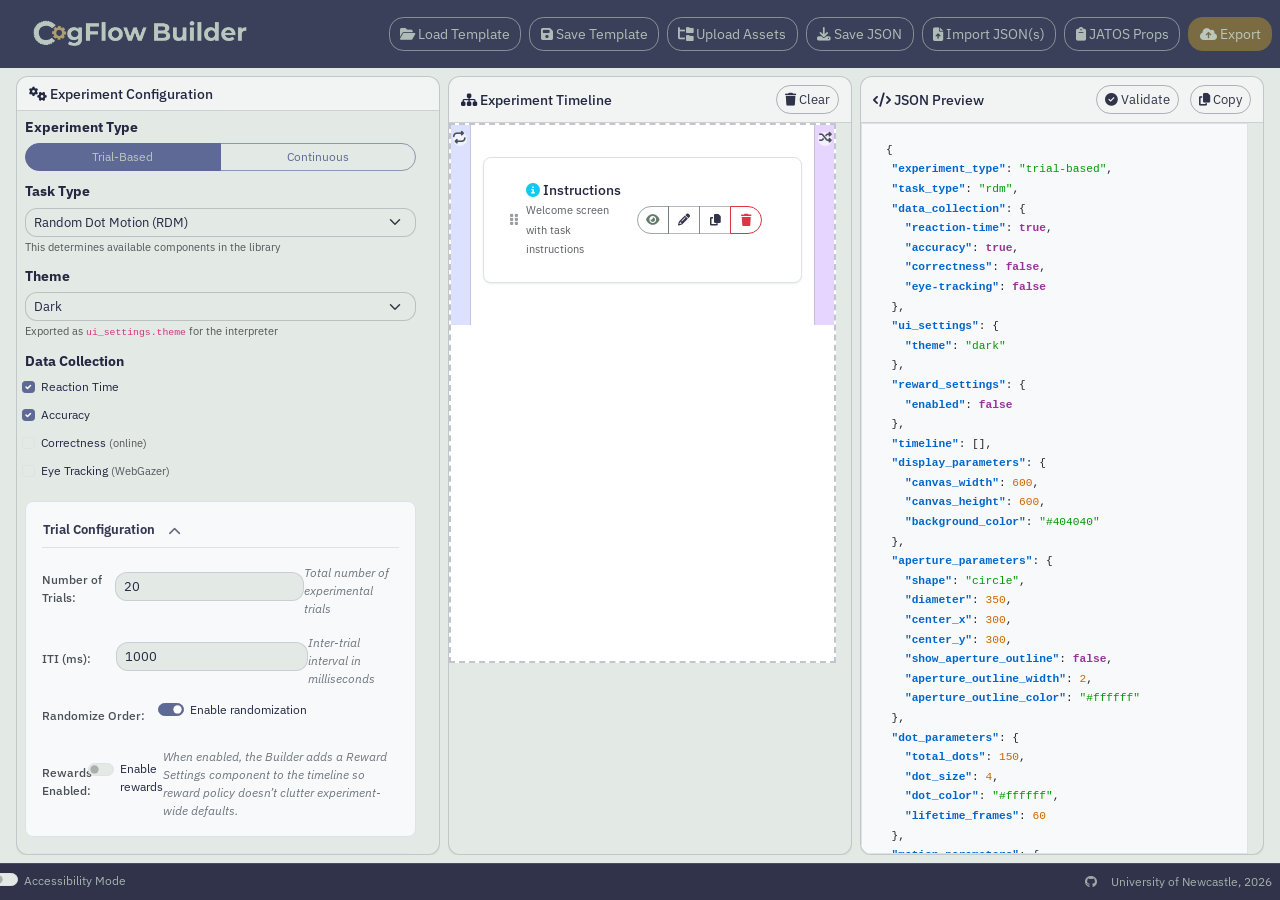
==== commit 51f6d4b0: "Add randomize markers, range shorthand in lists, rdm-dot-groups dependent direction and dynamic targ" ====
--- a/index.html
+++ b/index.html
@@ -206,6 +206,12 @@
                     </div>
                     <div class="card-body p-0">
                         <div id="timelineBuilder" class="timeline-container">
+                            <span class="timeline-corner-icon timeline-corner-icon-left" title="Loop markers">
+                                <i class="fas fa-repeat"></i>
+                            </span>
+                            <span class="timeline-corner-icon timeline-corner-icon-right" title="Shuffle markers">
+                                <i class="fas fa-shuffle"></i>
+                            </span>
                             <!-- Timeline components will be dragged here -->
                             <div id="timelineComponents" class="timeline-components-container">
                                 <div class="empty-timeline text-center text-muted p-4">
@@ -597,11 +603,16 @@
 
             const state = {
                 loopMap: new Map(),
+                randomizeMap: new Map(),
                 draw: null,
                 resize: null,
                 layerEl: null,
-                gutterEl: null
+                gutterEl: null,
+                randomGutterEl: null
             };
+
+            const LOOP_GUTTER_WIDTH_PX = 20;
+            const RANDOM_GUTTER_WIDTH_PX = 20;
 
             const parseComponentData = (el) => {
                 try { return JSON.parse(el?.dataset?.componentData || '{}') || {}; }
@@ -618,14 +629,26 @@
                 return data.type === 'loop-end';
             };
 
+            const isRandomizeStartMarker = (el) => {
+                const data = parseComponentData(el);
+                return data.type === 'randomize-start';
+            };
+
+            const isRandomizeEndMarker = (el) => {
+                const data = parseComponentData(el);
+                return data.type === 'randomize-end';
+            };
+
             const isLoopMarker = (el) => isLoopStartMarker(el) || isLoopEndMarker(el);
+            const isRandomizeMarker = (el) => isRandomizeStartMarker(el) || isRandomizeEndMarker(el);
+            const isStructureMarker = (el) => isLoopMarker(el) || isRandomizeMarker(el);
 
             const getTimelineCards = () => Array.from(timelineContainer.querySelectorAll(':scope > .timeline-component'));
-            const getVisibleCards = () => getTimelineCards().filter((el) => !isLoopMarker(el));
+            const getVisibleCards = () => getTimelineCards().filter((el) => !isStructureMarker(el));
 
             const normalizeMarkerVisibility = () => {
                 getTimelineCards().forEach((el) => {
-                    if (isLoopMarker(el)) el.classList.add('cf-loop-marker-hidden');
+                    if (isStructureMarker(el)) el.classList.add('cf-loop-marker-hidden');
                     else el.classList.remove('cf-loop-marker-hidden');
                 });
             };
@@ -683,6 +706,54 @@
                 return pairs;
             };
 
+            const getRandomizePairs = () => {
+                const cards = getTimelineCards();
+                const stack = [];
+                const pairs = [];
+
+                const groupIdOf = (el) => (parseComponentData(el).random_group_id ?? '').toString().trim();
+
+                for (let idx = 0; idx < cards.length; idx++) {
+                    const el = cards[idx];
+                    if (isRandomizeStartMarker(el)) {
+                        stack.push({
+                            startEl: el,
+                            startIdx: idx,
+                            groupId: groupIdOf(el),
+                            depth: stack.length
+                        });
+                        continue;
+                    }
+
+                    if (isRandomizeEndMarker(el)) {
+                        if (stack.length === 0) continue;
+                        const endId = groupIdOf(el);
+
+                        let matchPos = -1;
+                        if (endId) {
+                            for (let i = stack.length - 1; i >= 0; i--) {
+                                if ((stack[i].groupId || '') === endId) {
+                                    matchPos = i;
+                                    break;
+                                }
+                            }
+                        } else {
+                            matchPos = stack.length - 1;
+                        }
+                        if (matchPos < 0) continue;
+
+                        const matched = stack.splice(matchPos, 1)[0];
+                        pairs.push({
+                            ...matched,
+                            endEl: el,
+                            endIdx: idx
+                        });
+                    }
+                }
+
+                return pairs;
+            };
+
             const getVisibleIndexFromY = (clientY) => {
                 const cards = getVisibleCards();
                 if (cards.length === 0) return -1;
@@ -710,21 +781,33 @@
                 if (!state.gutterEl || !state.gutterEl.isConnected) {
                     const gutter = document.createElement('div');
                     gutter.className = 'timeline-loop-gutter-hitbox';
+                    gutter.style.width = `${LOOP_GUTTER_WIDTH_PX}px`;
                     timelineContainer.appendChild(gutter);
                     state.gutterEl = gutter;
                 }
+                if (!state.randomGutterEl || !state.randomGutterEl.isConnected) {
+                    const randomGutter = document.createElement('div');
+                    randomGutter.className = 'timeline-random-gutter-hitbox';
+                    randomGutter.style.width = `${RANDOM_GUTTER_WIDTH_PX}px`;
+                    timelineContainer.appendChild(randomGutter);
+                    state.randomGutterEl = randomGutter;
+                }
             };
 
-            const createLoopMarkerElement = (type, loopId, iterations) => {
+            const createMarkerElement = (type, markerId, iterations) => {
                 const el = document.createElement('div');
                 el.className = 'timeline-component card mb-2 cf-loop-marker-hidden';
                 el.dataset.componentType = type;
 
-                const data = {
-                    type,
-                    name: type === 'loop-start' ? 'Loop Start' : 'Loop End',
-                    loop_id: loopId
-                };
+                const data = { type };
+                if (type === 'loop-start' || type === 'loop-end') {
+                    data.name = type === 'loop-start' ? 'Loop Start' : 'Loop End';
+                    data.loop_id = markerId;
+                } else {
+                    data.name = type === 'randomize-start' ? 'Randomize Start' : 'Randomize End';
+                    data.random_group_id = markerId;
+                    if (type === 'randomize-start') data.randomizable_across_markers = true;
+                }
                 if (type === 'loop-start') {
                     data.iterations = Number.isFinite(Number(iterations)) ? Math.max(1, Math.floor(Number(iterations))) : 2;
                 }
@@ -733,7 +816,7 @@
                 return el;
             };
 
-            const createLoopFromVisibleRange = (startVisibleIdx, endVisibleIdx) => {
+            const createRangeFromVisibleRange = (rangeType, startVisibleIdx, endVisibleIdx) => {
                 const cards = getVisibleCards();
                 if (cards.length === 0) return;
                 const lo = Math.max(0, Math.min(startVisibleIdx, endVisibleIdx));
@@ -742,9 +825,10 @@
                 const endCard = cards[hi];
                 if (!startCard || !endCard) return;
 
-                const loopId = `loop_${Date.now()}_${Math.floor(Math.random() * 1000000)}`;
-                const startMarker = createLoopMarkerElement('loop-start', loopId, 2);
-                const endMarker = createLoopMarkerElement('loop-end', loopId);
+                const markerId = `${rangeType}_${Date.now()}_${Math.floor(Math.random() * 1000000)}`;
+                const isLoop = rangeType === 'loop';
+                const startMarker = createMarkerElement(isLoop ? 'loop-start' : 'randomize-start', markerId, 2);
+                const endMarker = createMarkerElement(isLoop ? 'loop-end' : 'randomize-end', markerId);
 
                 timelineContainer.insertBefore(startMarker, startCard);
                 if (endCard.nextSibling) timelineContainer.insertBefore(endMarker, endCard.nextSibling);
@@ -784,11 +868,16 @@
                 const bottom = endCard.offsetTop + endCard.offsetHeight;
 
                 const draft = document.createElement('div');
-                draft.className = 'timeline-loop-bracket is-draft';
-                draft.style.left = '8px';
+                const isLoop = state.draw.kind !== 'randomize';
+                draft.className = `${isLoop ? 'timeline-loop-bracket' : 'timeline-random-bracket'} is-draft`;
+                if (isLoop) {
+                    draft.style.left = '8px';
+                } else {
+                    draft.style.right = '8px';
+                }
                 draft.style.top = `${top}px`;
                 draft.style.height = `${Math.max(8, bottom - top)}px`;
-                draft.title = 'Release to create loop';
+                draft.title = isLoop ? 'Release to create loop' : 'Release to create randomization group';
                 state.layerEl.appendChild(draft);
                 void containerRect; // keep lint quiet in non-strict environments
             };
@@ -799,6 +888,7 @@
 
                 state.layerEl.innerHTML = '';
                 state.loopMap.clear();
+                state.randomizeMap.clear();
 
                 const pairs = getLoopPairs();
                 const cards = getTimelineCards();
@@ -846,6 +936,53 @@
                     });
                 });
 
+                const randomPairs = getRandomizePairs();
+                randomPairs.forEach((group, idx) => {
+                    const visibleWithin = cards
+                        .slice(group.startIdx + 1, group.endIdx)
+                        .filter((el) => !isStructureMarker(el));
+
+                    if (visibleWithin.length === 0) return;
+                    const startCard = visibleWithin[0];
+                    const endCard = visibleWithin[visibleWithin.length - 1];
+
+                    const top = startCard.offsetTop;
+                    const bottom = endCard.offsetTop + endCard.offsetHeight;
+                    const left = 20 + (group.depth * 10);
+                    const key = `${group.groupId || 'random'}:${group.startIdx}:${group.endIdx}:${idx}`;
+
+                    const bracket = document.createElement('div');
+                    bracket.className = 'timeline-random-bracket';
+                    bracket.style.right = `${left}px`;
+                    bracket.style.top = `${top}px`;
+                    bracket.style.height = `${Math.max(8, bottom - top)}px`;
+                    bracket.dataset.loopKey = key;
+                    bracket.dataset.rangeType = 'randomize';
+                    bracket.title = 'Randomize enclosed items once per run • click to remove';
+
+                    const topHandle = document.createElement('div');
+                    topHandle.className = 'timeline-random-handle top';
+                    topHandle.dataset.loopKey = key;
+                    topHandle.dataset.handle = 'top';
+                    topHandle.dataset.rangeType = 'randomize';
+
+                    const bottomHandle = document.createElement('div');
+                    bottomHandle.className = 'timeline-random-handle bottom';
+                    bottomHandle.dataset.loopKey = key;
+                    bottomHandle.dataset.handle = 'bottom';
+                    bottomHandle.dataset.rangeType = 'randomize';
+
+                    bracket.appendChild(topHandle);
+                    bracket.appendChild(bottomHandle);
+                    state.layerEl.appendChild(bracket);
+
+                    state.randomizeMap.set(key, {
+                        ...group,
+                        visibleStartIdx: getVisibleCards().indexOf(startCard),
+                        visibleEndIdx: getVisibleCards().indexOf(endCard)
+                    });
+                });
+
                 renderDraftBracket();
             };
 
@@ -857,7 +994,8 @@
                 }
 
                 if (state.resize) {
-                    const loop = state.loopMap.get(state.resize.loopKey);
+                    const mapRef = state.resize.rangeType === 'randomize' ? state.randomizeMap : state.loopMap;
+                    const loop = mapRef.get(state.resize.loopKey);
                     if (!loop) return;
                     const idxRaw = getVisibleIndexFromY(e.clientY);
                     if (idxRaw < 0) return;
@@ -884,7 +1022,7 @@
                     const startIdx = state.draw.startIdx;
                     const endIdx = state.draw.currentIdx;
                     if (startIdx >= 0 && endIdx >= 0) {
-                        createLoopFromVisibleRange(startIdx, endIdx);
+                        createRangeFromVisibleRange(state.draw.kind || 'loop', startIdx, endIdx);
                         didMutate = true;
                     }
                     state.draw = null;
@@ -905,26 +1043,41 @@
             };
 
             timelineContainer.addEventListener('mousedown', (e) => {
-                const handleEl = e.target.closest('.timeline-loop-handle');
+                const handleEl = e.target.closest('.timeline-loop-handle, .timeline-random-handle');
                 if (handleEl) {
                     e.preventDefault();
                     e.stopPropagation();
                     const loopKey = handleEl.dataset.loopKey;
                     const handleType = handleEl.dataset.handle;
+                    const rangeType = handleEl.dataset.rangeType || 'loop';
                     if (!loopKey || !handleType) return;
-                    state.resize = { loopKey, handleType, lastIdx: -1 };
+                    state.resize = { loopKey, handleType, rangeType, lastIdx: -1 };
                     document.addEventListener('mousemove', onDocumentMouseMove);
                     document.addEventListener('mouseup', onDocumentMouseUp);
                     return;
                 }
 
-                const bracketEl = e.target.closest('.timeline-loop-bracket');
+                const bracketEl = e.target.closest('.timeline-loop-bracket, .timeline-random-bracket');
                 if (bracketEl) {
                     e.preventDefault();
                     e.stopPropagation();
                     const loopKey = bracketEl.dataset.loopKey;
-                    const loop = state.loopMap.get(loopKey || '');
+                    const rangeType = bracketEl.dataset.rangeType || 'loop';
+                    const mapRef = rangeType === 'randomize' ? state.randomizeMap : state.loopMap;
+                    const loop = mapRef.get(loopKey || '');
                     if (!loop) return;
+
+                    if (rangeType === 'randomize') {
+                        const ok = window.confirm('Remove this randomization group?');
+                        if (!ok) return;
+                        loop.startEl.remove();
+                        loop.endEl.remove();
+                        if (window.jsonBuilderInstance) {
+                            window.jsonBuilderInstance.updateJSON();
+                        }
+                        refresh();
+                        return;
+                    }
 
                     const startData = parseComponentData(loop.startEl);
                     const currentIter = Number.parseInt(startData.iterations ?? loop.iterations ?? '1', 10) || 1;
@@ -962,14 +1115,19 @@
 
                 const containerRect = timelineContainer.getBoundingClientRect();
                 const relX = e.clientX - containerRect.left;
-                if (relX > 26) return;
+                const rightDist = containerRect.right - e.clientX;
                 if (e.target.closest('.timeline-component')) return;
+
+                const isLoopLane = relX >= 0 && relX <= LOOP_GUTTER_WIDTH_PX;
+                const isRandomLane = rightDist >= 0 && rightDist <= RANDOM_GUTTER_WIDTH_PX;
+                if (!isLoopLane && !isRandomLane) return;
 
                 const startIdx = getVisibleIndexFromY(e.clientY);
                 if (startIdx < 0) return;
 
                 e.preventDefault();
-                state.draw = { startIdx, currentIdx: startIdx };
+                const drawKind = isLoopLane ? 'loop' : 'randomize';
+                state.draw = { kind: drawKind, startIdx, currentIdx: startIdx };
                 refresh();
 
                 document.addEventListener('mousemove', onDocumentMouseMove);
--- a/css/style.css
+++ b/css/style.css
@@ -392,6 +392,34 @@
     flex-direction: column;
 }
 
+.timeline-corner-icon {
+    position: absolute;
+    top: 0.45rem;
+    z-index: 5;
+    width: 0.85rem;
+    height: 0.85rem;
+    display: flex;
+    align-items: center;
+    justify-content: center;
+    border-radius: 50%;
+    background: rgba(255, 255, 255, 0.6);
+    color: #495057;
+    pointer-events: none;
+}
+
+.timeline-corner-icon-left {
+    left: 2px;
+}
+
+.timeline-corner-icon-right {
+    right: 2px;
+}
+
+html[data-cf-theme="dark"] .timeline-corner-icon {
+    background: rgba(58, 68, 99, 0.7);
+    color: #bac7be;
+}
+
 .main-panel .card-body {
     flex: 1;
     overflow-y: auto;
@@ -476,6 +504,8 @@
     overflow-y: auto;
     border: 2px dashed rgba(58, 64, 90, 0.30);
     background-color: var(--cf-surface);
+    position: relative;
+    scrollbar-gutter: auto;
 }
 
 /* Compact parameter forms */
@@ -528,10 +558,14 @@
     font-size: 0.75rem;
 }
 
-/* Parameter modal: align switch rows with other input fields (small left indent) */
-#parameterModal .parameter-row .form-check.form-switch {
-    padding-left: 1.75rem;
-    margin-left: 0.35rem;
+/* Parameter modal: align switch rows with other input fields */
+#parameterModal .mb-3 > .form-check.form-switch {
+    padding-left: 2.75rem;
+    margin-left: 0;
+}
+
+#parameterModal .mb-3 > .form-check.form-switch .form-check-input {
+    margin-left: -2.75rem;
 }
 
 /* Compact sections */
@@ -1351,12 +1385,13 @@
 /* Timeline Sortable Styles */
 .timeline-components-container {
     min-height: 200px;
-    padding: 0.5rem;
+    padding: 2rem 0.5rem 0.5rem;
 }
 
 .timeline-components-container.cf-loop-ui-enabled {
     position: relative;
     padding-left: 2rem;
+    padding-right: 2rem;
 }
 
 .timeline-loop-layer {
@@ -1387,6 +1422,22 @@
     background: rgba(74, 108, 247, 0.14);
 }
 
+.timeline-random-bracket {
+    position: absolute;
+    width: 12px;
+    border-right: 2px solid #8a3ffc;
+    border-top: 2px solid #8a3ffc;
+    border-bottom: 2px solid #8a3ffc;
+    border-radius: 0 6px 6px 0;
+    pointer-events: auto;
+    cursor: pointer;
+    background: rgba(138, 63, 252, 0.08);
+}
+
+.timeline-random-bracket:hover {
+    background: rgba(138, 63, 252, 0.16);
+}
+
 .timeline-loop-handle {
     position: absolute;
     left: -5px;
@@ -1405,15 +1456,48 @@
     bottom: -4px;
 }
 
+.timeline-random-handle {
+    position: absolute;
+    right: -5px;
+    width: 8px;
+    height: 8px;
+    background: #8a3ffc;
+    border-radius: 50%;
+    cursor: ns-resize;
+}
+
+.timeline-random-handle.top {
+    top: -4px;
+}
+
+.timeline-random-handle.bottom {
+    bottom: -4px;
+}
+
 .timeline-loop-gutter-hitbox {
     position: absolute;
     left: 0;
     top: 0;
-    width: 26px;
+    width: 20px;
     height: 100%;
     pointer-events: auto;
     z-index: 2;
     cursor: crosshair;
+    border-right: 1px solid rgba(58, 64, 90, 0.16);
+    background: rgba(74, 108, 247, 0.20);
+}
+
+.timeline-random-gutter-hitbox {
+    position: absolute;
+    top: 0;
+    right: 0;
+    width: 20px;
+    height: 100%;
+    pointer-events: auto;
+    z-index: 2;
+    cursor: crosshair;
+    border-left: 1px solid rgba(58, 64, 90, 0.16);
+    background: rgba(138, 63, 252, 0.22);
 }
 
 .timeline-component.cf-loop-marker-hidden {
@@ -1525,7 +1609,6 @@
 }
 
 /* Keep gutters stable in inner scroll areas too */
-.timeline-container,
 .json-preview {
     scrollbar-gutter: stable;
 }
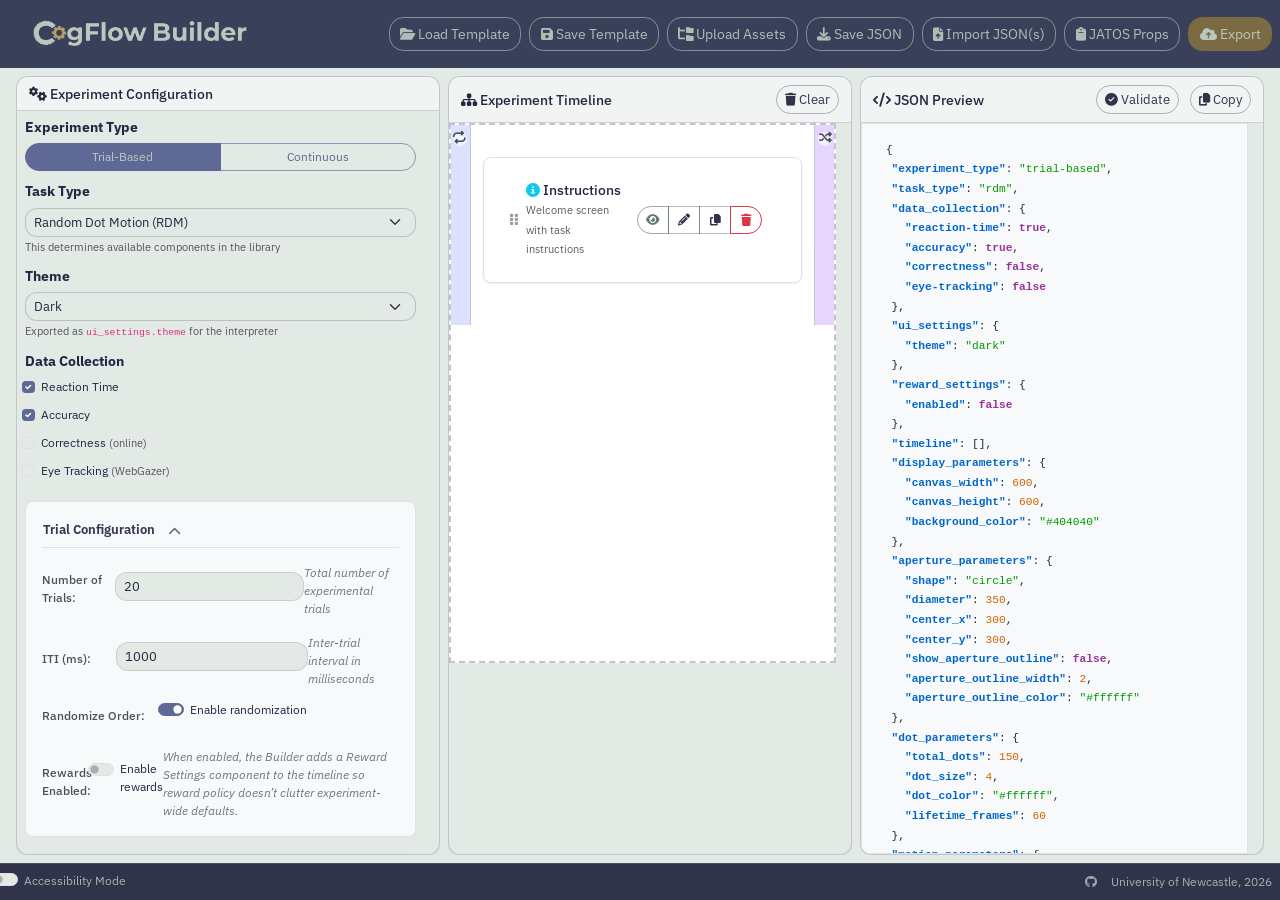
==== commit b82df277: "Add MOT recognition mode, survey conditionals, and docs updates" ====
--- a/index.html
+++ b/index.html
@@ -439,15 +439,15 @@
     </script>
 
     <!-- Cache-bust local scripts -->
-    <script src="src/JsonBuilder.js?v=20260325-1"></script>
+    <script src="src/JsonBuilder.js?v=20260407-2"></script>
     <script src="src/modules/DataCollectionModules.js?v=20260114-1"></script>
     <script src="src/modules/TrialManager.js?v=20260113-10"></script>
-    <script src="src/modules/TimelineBuilder.js?v=20260309-1"></script>
-    <script src="src/modules/SocDashboardPreview.js?v=20260218-1"></script>
-    <script src="src/modules/ComponentPreview.js?v=20260305-4"></script>
+    <script src="src/modules/TimelineBuilder.js?v=20260407-1"></script>
+    <script src="src/modules/SocDashboardPreview.js?v=20260406-3"></script>
+    <script src="src/modules/ComponentPreview.js?v=20260407-4"></script>
     <script src="src/schemas/RDMTaskSchema.js?v=20260113-10"></script>
-    <script src="src/schemas/JSPsychSchemas.js?v=20260305-1"></script>
-    <script src="src/schemas/UnifiedSchema.js?v=20260113-10"></script>
+    <script src="src/schemas/JSPsychSchemas.js?v=20260407-3"></script>
+    <script src="src/schemas/UnifiedSchema.js?v=20260407-2"></script>
 
     <script>
         function setBuilderTheme(theme) {
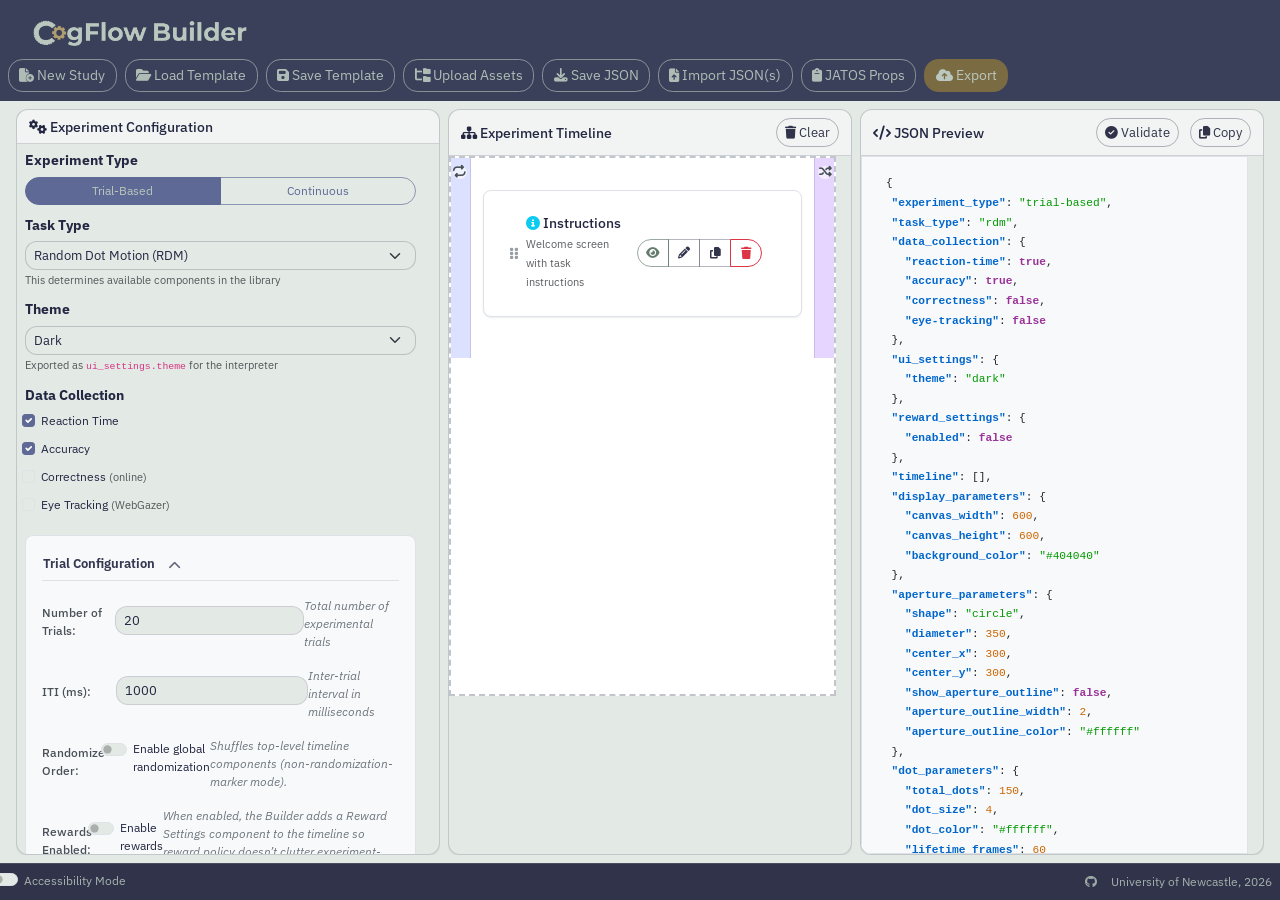
==== commit e8293fbb: "Add New Study action with publish-first prompt" ====
--- a/index.html
+++ b/index.html
@@ -60,6 +60,9 @@
                 <img src="img/logo_builder_light.png" alt="CogFlow Builder" class="cf-brand-logo">
             </span>
             <div class="d-flex">
+                <button class="btn btn-outline-light me-2" id="newStudyBtn" title="Start a new study with a fresh timeline">
+                    <i class="fas fa-file-circle-plus"></i> New Study
+                </button>
                 <button class="btn btn-outline-light me-2" id="loadTemplateBtn">
                     <i class="fas fa-folder-open"></i> Load Template
                 </button>
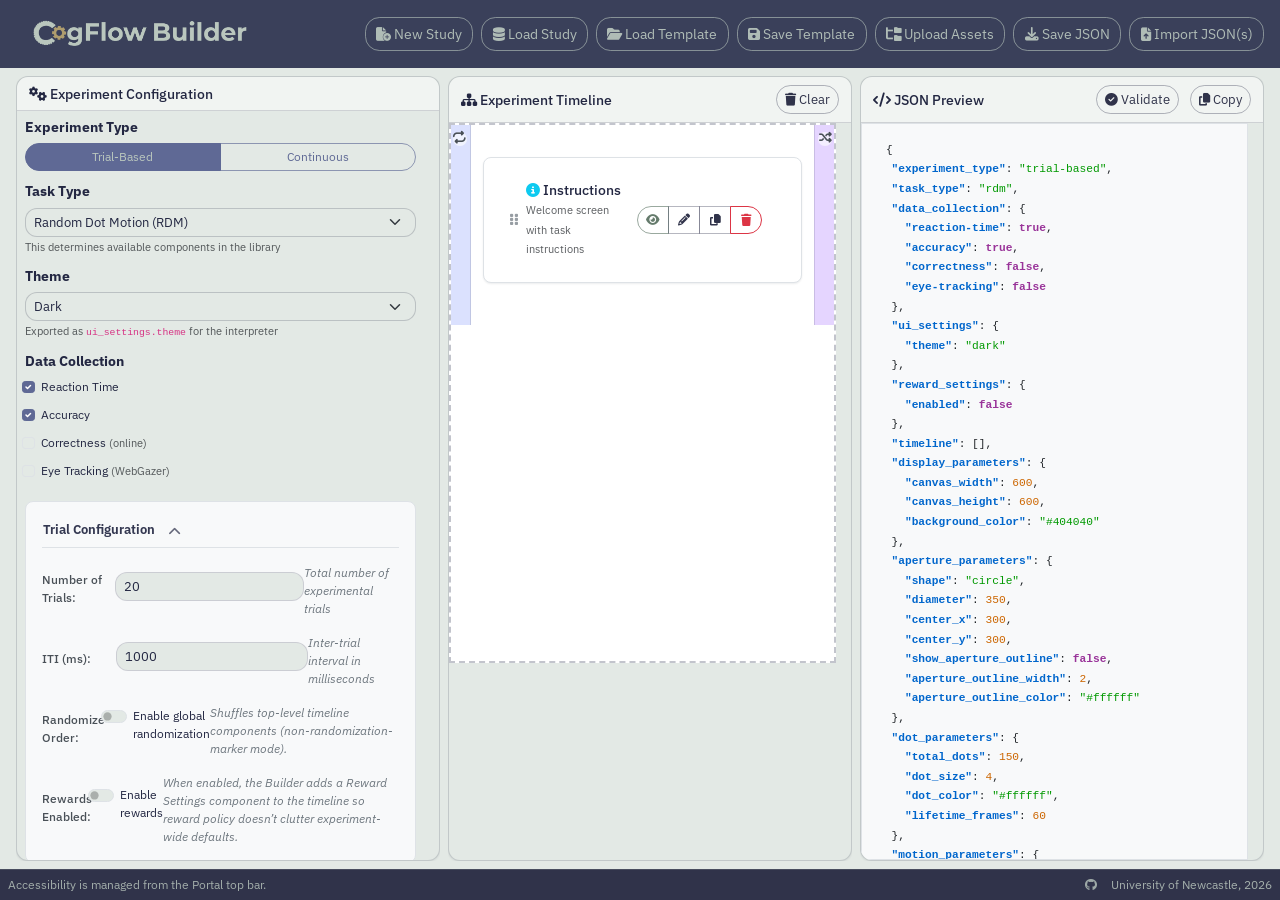
==== commit 0afa1aa2: "Sync builder with platform RDM/MOT control updates" ====
--- a/index.html
+++ b/index.html
@@ -13,9 +13,55 @@
     <script>
         // Apply Accessibility Mode + Theme early to avoid flash of wrong styling
         (function () {
+            const normalizeA11yMode = (raw) => {
+                const mode = (raw || '').toString().trim().toLowerCase();
+                if (mode === 'contrast' || mode === 'large' || mode === 'contrast-large') return mode;
+                return 'standard';
+            };
+
+            const getUserScope = () => {
+                try {
+                    const params = new URLSearchParams(window.location.search || '');
+                    const fromQuery = (params.get('builder_user') || '').trim();
+                    if (fromQuery) {
+                        localStorage.setItem('cogflow_builder_user', fromQuery);
+                        return fromQuery;
+                    }
+                } catch (e) {
+                    // ignore
+                }
+                try {
+                    return (localStorage.getItem('cogflow_builder_user') || 'default').trim() || 'default';
+                } catch (e) {
+                    return 'default';
+                }
+            };
+
+            const applyA11yMode = (modeRaw) => {
+                const mode = normalizeA11yMode(modeRaw);
+                const html = document.documentElement;
+                html.classList.remove('cf-a11y', 'cf-a11y-contrast', 'cf-a11y-large');
+                if (mode === 'contrast') html.classList.add('cf-a11y-contrast');
+                if (mode === 'large') html.classList.add('cf-a11y-large');
+                if (mode === 'contrast-large') html.classList.add('cf-a11y-contrast', 'cf-a11y-large');
+            };
+
             try {
-                const enabled = localStorage.getItem('cogflow_builder_a11y') === '1';
-                if (enabled) document.documentElement.classList.add('cf-a11y');
+                const params = new URLSearchParams(window.location.search || '');
+                const fromQuery = normalizeA11yMode((params.get('a11y_mode') || '').trim());
+                if (fromQuery !== 'standard') {
+                    applyA11yMode(fromQuery);
+                }
+
+                const scope = getUserScope();
+                const modeKey = `cogflow_builder_a11y_mode::${scope}`;
+                const mode = normalizeA11yMode(localStorage.getItem(modeKey));
+                if (fromQuery === 'standard' && mode !== 'standard') {
+                    applyA11yMode(mode);
+                } else {
+                    const legacyEnabled = fromQuery === 'standard' && localStorage.getItem('cogflow_builder_a11y') === '1';
+                    if (legacyEnabled) applyA11yMode('contrast');
+                }
             } catch (e) {
                 // Ignore storage errors (privacy mode, etc.)
             }
@@ -41,7 +87,7 @@
     <link href="vendor/quill.snow.css" rel="stylesheet">
 
     <!-- App theme + Bootstrap overrides (must load AFTER Bootstrap) -->
-    <link rel="stylesheet" href="css/style.css?v=20260324-1">
+    <link rel="stylesheet" href="css/style.css?v=20260415-2">
 
     <!-- Prevent aggressive caching when opened via file:// or a simple static server -->
     <meta http-equiv="Cache-Control" content="no-cache, no-store, must-revalidate" />
@@ -59,9 +105,12 @@
             <span class="navbar-brand mb-0 h1">
                 <img src="img/logo_builder_light.png" alt="CogFlow Builder" class="cf-brand-logo">
             </span>
-            <div class="d-flex">
+            <div class="d-flex cf-navbar-actions">
                 <button class="btn btn-outline-light me-2" id="newStudyBtn" title="Start a new study with a fresh timeline">
                     <i class="fas fa-file-circle-plus"></i> New Study
+                </button>
+                <button class="btn btn-outline-light me-2" id="loadStudyBtn" title="Load latest published study config from CogFlow Platform">
+                    <i class="fas fa-database"></i> Load Study
                 </button>
                 <button class="btn btn-outline-light me-2" id="loadTemplateBtn">
                     <i class="fas fa-folder-open"></i> Load Template
@@ -78,14 +127,8 @@
                 <button class="btn btn-outline-light me-2" id="importLocalJsonBtn">
                     <i class="fas fa-file-arrow-up"></i> Import JSON(s)
                 </button>
-                <button class="btn btn-outline-light me-2" id="prepJatosPropsBtn">
-                    <i class="fas fa-clipboard"></i> JATOS Props
-                </button>
                 <button class="btn btn-warning me-2" id="platformPublishBtn" style="display:none" title="Publish config to CogFlow Platform">
                     <i class="fas fa-server"></i> Publish
-                </button>
-                <button class="btn btn-success" id="exportJsonBtn">
-                    <i class="fas fa-cloud-arrow-up"></i> Export
                 </button>
 
                 <!-- Hidden input: local JSON import for Token Store uploads -->
@@ -284,7 +327,7 @@
                 <div class="modal-content">
                     <div class="modal-header">
                         <h5 class="modal-title" id="publishMetadataTitle">
-                            <i class="fas fa-upload"></i> Publish Study Metadata
+                            <i class="fas fa-upload"></i> Publish Study and Task Target
                         </h5>
                         <button type="button" class="btn-close" data-bs-dismiss="modal" aria-label="Close"></button>
                     </div>
@@ -303,13 +346,46 @@
                         </div>
 
                         <div class="mb-1">
-                            <label for="publishConfigVersion" class="form-label">Config Version</label>
-                            <input type="text" class="form-control" id="publishConfigVersion" placeholder="e.g. v2026-03-24" />
+                            <label for="publishConfigVersion" class="form-label">Task Name (Saved Config Label)</label>
+                            <input type="text" class="form-control" id="publishConfigVersion" placeholder="e.g. Block 1 - RDM High Coherence" />
+                            <div class="form-text">Use the same Study Name/Slug to keep variants under one study, and change this field to save a separate task/config entry.</div>
                         </div>
                     </div>
                     <div class="modal-footer">
                         <button type="button" class="btn btn-secondary" data-bs-dismiss="modal">Cancel</button>
                         <button type="button" class="btn btn-primary" id="publishMetaConfirmBtn">Continue Publish</button>
+                    </div>
+                </div>
+            </div>
+        </div>
+
+        <!-- Load Published Study Modal -->
+        <div class="modal fade" id="loadStudyModal" tabindex="-1" aria-labelledby="loadStudyModalTitle" aria-hidden="true">
+            <div class="modal-dialog modal-lg">
+                <div class="modal-content">
+                    <div class="modal-header">
+                        <h5 class="modal-title" id="loadStudyModalTitle">
+                            <i class="fas fa-database"></i> Load Published Study
+                        </h5>
+                        <button type="button" class="btn-close" data-bs-dismiss="modal" aria-label="Close"></button>
+                    </div>
+                    <div class="modal-body">
+                        <div id="loadStudyError" class="alert alert-danger py-2 d-none" role="alert"></div>
+                        <p class="text-muted mb-3">Select a study, then optionally choose a subtask/config to load.</p>
+                        <div id="loadStudyLoading" class="text-muted mb-2 d-none">Loading studies...</div>
+                        <div id="loadStudyEmpty" class="text-muted mb-2 d-none">No published studies available for your account.</div>
+                        <div id="loadStudyList" class="list-group" style="max-height: 360px; overflow: auto;"></div>
+                        <div class="mt-3">
+                            <label for="loadStudyTaskSelect" class="form-label">Subtask</label>
+                            <select id="loadStudyTaskSelect" class="form-select" disabled>
+                                <option value="">Latest / default</option>
+                            </select>
+                            <div class="form-text">For multi-task studies under one slug, choose which subtask timeline to load.</div>
+                        </div>
+                    </div>
+                    <div class="modal-footer">
+                        <button type="button" class="btn btn-secondary" data-bs-dismiss="modal">Cancel</button>
+                        <button type="button" class="btn btn-primary" id="loadStudyConfirmBtn" disabled>Load Selected Study</button>
                     </div>
                 </div>
             </div>
@@ -405,10 +481,7 @@
     <footer class="cf-footer">
         <div class="container-fluid cf-footer-inner">
             <div class="cf-footer-a11y">
-                <div class="form-check form-switch">
-                    <input class="form-check-input" type="checkbox" role="switch" id="accessibilityModeToggle">
-                    <label class="form-check-label" for="accessibilityModeToggle">Accessibility Mode</label>
-                </div>
+                <span style="font-size:.75rem;opacity:.9;">Accessibility is managed from the Portal top bar.</span>
             </div>
             <div class="cf-footer-spacer"></div>
             <div class="cf-footer-text">
@@ -426,31 +499,21 @@
     <!-- Quill WYSIWYG editor (used by instructions/html-keyboard-response editor) -->
     <script src="vendor/quill.min.js"></script>
 
-    <!-- Microsoft Graph export (MSAL + helper). Requires serving via http(s), not file:// -->
-    <script src="vendor/msal-browser.min.js"></script>
-    <script src="src/graphConfig.js?v=20260123-1"></script>
-    <script src="src/GraphSharePointClient.js?v=20260123-1"></script>
-
-    <!-- Demo default: Token Store (Cloudflare Worker) base URL -->
+    <!-- Platform runtime marker (Django-backed publish + internal asset storage) -->
     <script>
-        // For distribution: change this value (or remove to re-enable prompt).
-        window.COGFLOW_TOKEN_STORE_BASE_URL = 'https://cool-star-379d.kami-salibayeva.workers.dev';
-
-        // Initial deployment mode: disables SharePoint/Graph prompts and uses Token Store by default.
-        // Remove this line (or set to false) to re-enable Graph/SharePoint export setup prompts.
-        window.COGFLOW_INITIAL_DEPLOYMENT = true;
+        window.COGFLOW_RUNTIME_MODE = 'django';
     </script>
 
     <!-- Cache-bust local scripts -->
-    <script src="src/JsonBuilder.js?v=20260407-2"></script>
+    <script src="src/JsonBuilder.js?v=20260415-1"></script>
     <script src="src/modules/DataCollectionModules.js?v=20260114-1"></script>
     <script src="src/modules/TrialManager.js?v=20260113-10"></script>
-    <script src="src/modules/TimelineBuilder.js?v=20260407-1"></script>
-    <script src="src/modules/SocDashboardPreview.js?v=20260406-3"></script>
-    <script src="src/modules/ComponentPreview.js?v=20260407-4"></script>
+    <script src="src/modules/TimelineBuilder.js?v=20260309-1"></script>
+    <script src="src/modules/SocDashboardPreview.js?v=20260218-1"></script>
+    <script src="src/modules/ComponentPreview.js?v=20260305-4"></script>
     <script src="src/schemas/RDMTaskSchema.js?v=20260113-10"></script>
-    <script src="src/schemas/JSPsychSchemas.js?v=20260407-3"></script>
-    <script src="src/schemas/UnifiedSchema.js?v=20260407-2"></script>
+    <script src="src/schemas/JSPsychSchemas.js?v=20260305-1"></script>
+    <script src="src/schemas/UnifiedSchema.js?v=20260113-10"></script>
 
     <script>
         function setBuilderTheme(theme) {
@@ -513,6 +576,22 @@
                 if (!e || e.origin !== window.location.origin) return;
                 if (e.data && e.data.type === 'cogflow:set-theme') {
                     setBuilderTheme(e.data.theme);
+                }
+                if (e.data && e.data.type === 'cogflow:set-a11y' && window.jsonBuilderInstance && typeof window.jsonBuilderInstance.setAccessibilityMode === 'function') {
+                    window.jsonBuilderInstance.setAccessibilityMode(e.data.mode || 'standard');
+                }
+                if (e.data && e.data.type === 'cogflow:load-study' && window.jsonBuilderInstance && typeof window.jsonBuilderInstance.loadStudyIntoBuilder === 'function') {
+                    const slug = (e.data.studySlug || '').toString().trim();
+                    const configVersionId = (e.data.configVersionId || '').toString().trim();
+                    if (!slug) return;
+                    window.jsonBuilderInstance
+                        .loadStudyIntoBuilder(slug, { configVersionId: configVersionId || null })
+                        .catch((err) => {
+                            const msg = err && err.message ? err.message : String(err || 'Unknown error');
+                            if (typeof window.jsonBuilderInstance.showValidationResult === 'function') {
+                                window.jsonBuilderInstance.showValidationResult('error', `Failed to load duplicated study: ${msg}`);
+                            }
+                        });
                 }
             });
 
@@ -1585,6 +1664,15 @@
                 showInstructionsEditor(component, componentData);
             } else {
                 // Use TimelineBuilder system for other components
+                if (window.jsonBuilderInstance && !window.jsonBuilderInstance.timelineBuilder && typeof window.TimelineBuilder === 'function') {
+                    try {
+                        window.jsonBuilderInstance.timelineBuilder = new window.TimelineBuilder(window.jsonBuilderInstance);
+                        console.info('TimelineBuilder recovered lazily for edit flow');
+                    } catch (e) {
+                        console.error('TimelineBuilder lazy init failed:', e);
+                    }
+                }
+
                 if (window.jsonBuilderInstance && window.jsonBuilderInstance.timelineBuilder) {
                     window.jsonBuilderInstance.setEditingComponent(component);
                     
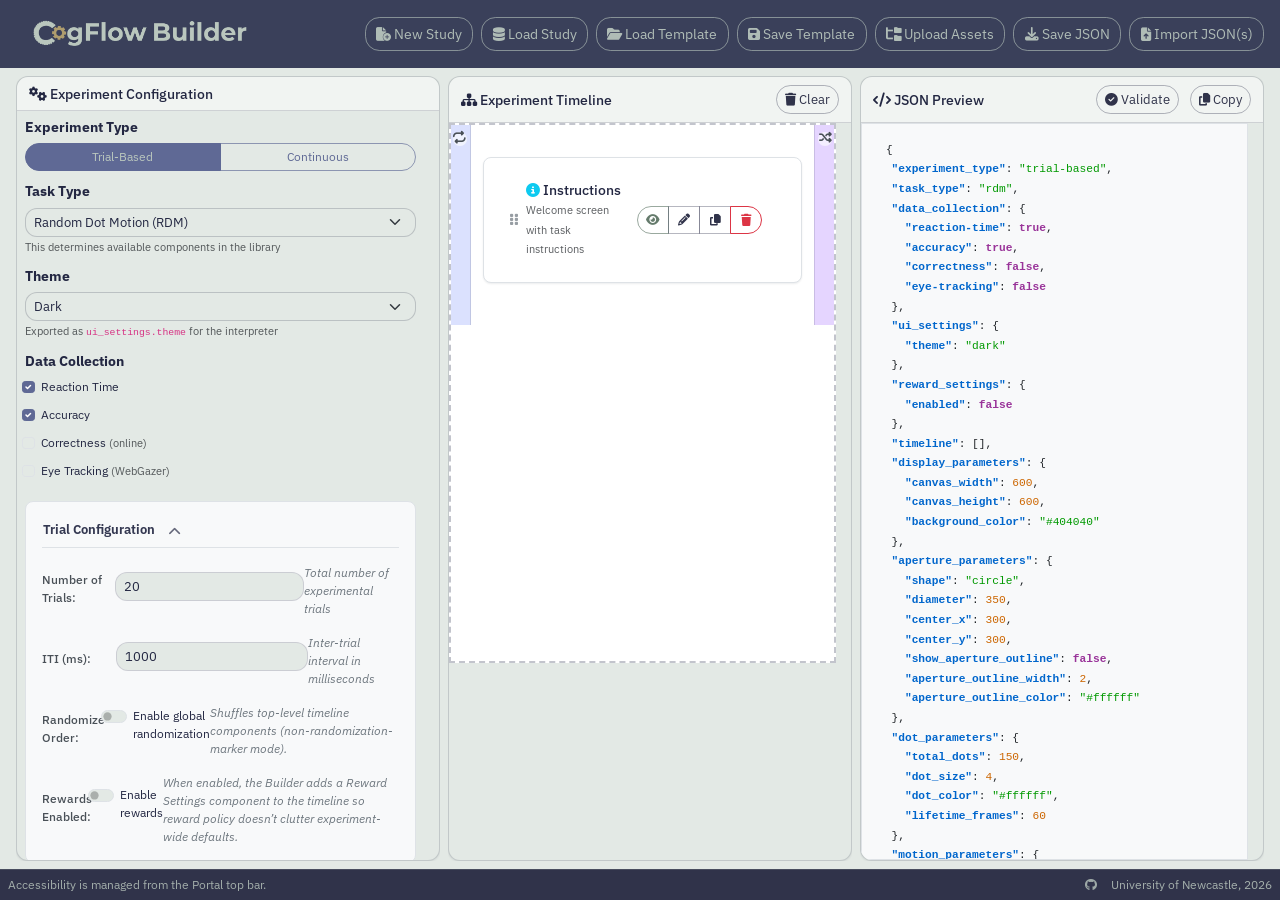
==== commit 14dd3ad4: "Builder UI: SOC feedback toggle and instruction editor updates" ====
--- a/index.html
+++ b/index.html
@@ -509,10 +509,10 @@
     <script src="src/modules/DataCollectionModules.js?v=20260114-1"></script>
     <script src="src/modules/TrialManager.js?v=20260113-10"></script>
     <script src="src/modules/TimelineBuilder.js?v=20260309-1"></script>
-    <script src="src/modules/SocDashboardPreview.js?v=20260218-1"></script>
+    <script src="src/modules/SocDashboardPreview.js?v=20260424-2"></script>
     <script src="src/modules/ComponentPreview.js?v=20260305-4"></script>
     <script src="src/schemas/RDMTaskSchema.js?v=20260113-10"></script>
-    <script src="src/schemas/JSPsychSchemas.js?v=20260305-1"></script>
+    <script src="src/schemas/JSPsychSchemas.js?v=20260424-1"></script>
     <script src="src/schemas/UnifiedSchema.js?v=20260113-10"></script>
 
     <script>
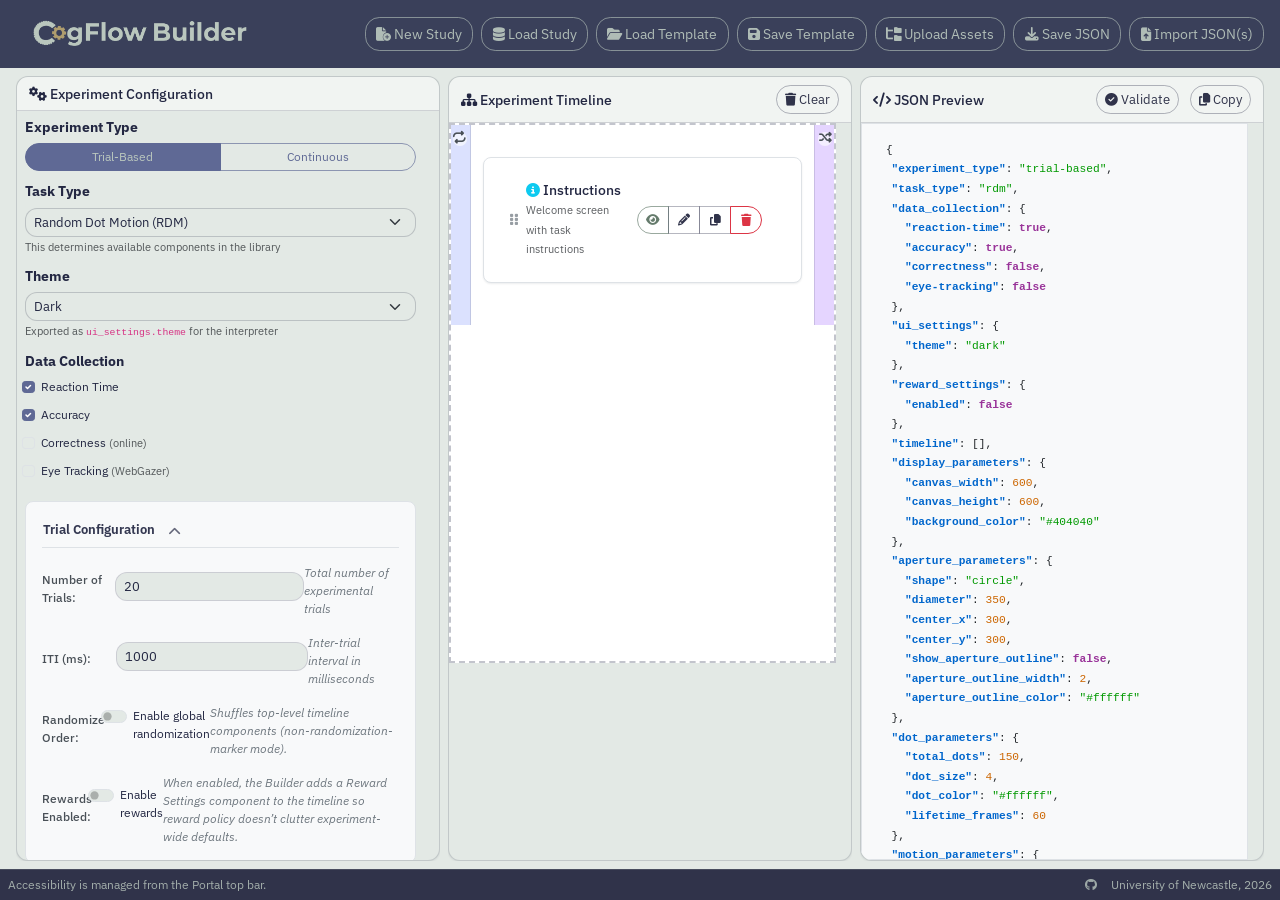
==== commit 4a6b7fb2: "Sync from cogflow-platform@82b7368: MOT fixation-cross, MW-probe multi-probe global fields, import r" ====
--- a/index.html
+++ b/index.html
@@ -476,6 +476,104 @@
                 </div>
             </div>
         </div>
+
+        <!-- Miniblock Structure Modal -->
+        <div class="modal fade" id="miniblockModal" tabindex="-1" aria-labelledby="miniblockModalTitle" aria-hidden="true">
+            <div class="modal-dialog modal-lg">
+                <div class="modal-content">
+                    <div class="modal-header">
+                        <h5 class="modal-title" id="miniblockModalTitle">
+                            <i class="fas fa-chart-pie"></i> Miniblock Structure
+                        </h5>
+                        <button type="button" class="btn-close" data-bs-dismiss="modal" aria-label="Close"></button>
+                    </div>
+                    <div class="modal-body" id="miniblockModalBody">
+
+                        <!-- Enable toggle -->
+                        <div class="mb-3 d-flex align-items-center gap-3 mb-field-row ps-3">
+                            <div class="form-check form-switch mb-0">
+                                <input class="form-check-input" type="checkbox" id="mb_enabled" role="switch">
+                                <label class="form-check-label fw-semibold" for="mb_enabled">Enable miniblock splitting</label>
+                            </div>
+                            <small class="text-muted">Split this block's trials into multiple mini-blocks with optional breaks.</small>
+                        </div>
+
+                        <hr>
+
+                        <!-- Block count + trials per block -->
+                        <div class="row g-3 mb-3">
+                            <div class="col-md-6 mb-field-row">
+                                <label for="mb_num_blocks" class="form-label">Number of mini-blocks</label>
+                                <input type="number" class="form-control mb-requires-enabled" id="mb_num_blocks" min="2" max="1000" placeholder="e.g. 20">
+                                <div class="form-text">Total number of mini-blocks to split the trial pool into.</div>
+                            </div>
+                            <div class="col-md-6 mb-field-row">
+                                <label for="mb_trials_per_block" class="form-label">Trials per mini-block</label>
+                                <input type="number" class="form-control mb-requires-enabled" id="mb_trials_per_block" min="1" max="100000" placeholder="e.g. 20">
+                                <div class="form-text">Overrides block count when set; total trials ÷ this number = number of blocks.</div>
+                            </div>
+                        </div>
+
+                        <!-- Counterbalancing -->
+                        <div class="mb-3 mb-field-row">
+                            <div class="form-check">
+                                <input class="form-check-input mb-requires-enabled" type="checkbox" id="mb_counterbalance">
+                                <label class="form-check-label" for="mb_counterbalance">Counterbalance trial conditions across mini-blocks</label>
+                            </div>
+                            <div class="form-text ps-4">Ensures each condition appears approximately equally across all blocks before random assignment of remaining trials.</div>
+                        </div>
+
+                        <hr>
+
+                        <!-- Break settings heading -->
+                        <h6 class="fw-semibold mb-2"><i class="fas fa-coffee me-1"></i> Break Settings</h6>
+
+                        <!-- Break every N trials -->
+                        <div class="mb-3 mb-field-row">
+                            <label for="mb_break_every_n" class="form-label">Insert break every <em>N</em> trials</label>
+                            <input type="number" class="form-control mb-requires-enabled" id="mb_break_every_n" min="1" max="100000" placeholder="e.g. 20 (leave blank to break only at block boundaries)">
+                            <div class="form-text">Leave blank to insert breaks only at mini-block boundaries.</div>
+                        </div>
+
+                        <!-- Break message -->
+                        <div class="mb-3 mb-field-row">
+                            <label for="mb_break_message" class="form-label">Break message</label>
+                            <textarea class="form-control mb-requires-enabled" id="mb_break_message" rows="3" placeholder="Take a short break.&#10;&#10;Press the key below when you are ready to continue."></textarea>
+                            <div class="form-text">Supports plain text. Shown on screen during the break.</div>
+                        </div>
+
+                        <!-- Force wait -->
+                        <div class="mb-3 mb-field-row">
+                            <div class="form-check">
+                                <input class="form-check-input mb-requires-enabled" type="checkbox" id="mb_force_wait">
+                                <label class="form-check-label" for="mb_force_wait">Prevent early exit from break (force wait)</label>
+                            </div>
+                            <div class="form-text ps-4">When enabled, participants cannot skip the break. A minimum duration must be set below.</div>
+                        </div>
+
+                        <!-- Break duration (only shown when force_wait is on) -->
+                        <div class="mb-3 mb-field-row" id="mb_break_duration_row" style="display:none;">
+                            <label for="mb_break_duration_sec" class="form-label">Minimum break duration (seconds)</label>
+                            <input type="number" class="form-control mb-requires-enabled" id="mb_break_duration_sec" min="1" max="3600" step="1" placeholder="e.g. 30">
+                        </div>
+
+                        <!-- Escape keys (only active when force_wait is off) -->
+                        <div class="mb-3 mb-field-row" id="mb_escape_keys_row">
+                            <label for="mb_break_escape_keys" class="form-label">Key(s) to end break early</label>
+                            <input type="text" class="form-control mb-requires-enabled" id="mb_break_escape_keys" placeholder="e.g. space, enter">
+                            <div class="form-text">Comma-separated key names. Ignored when "force wait" is on.</div>
+                        </div>
+
+                    </div>
+                    <div class="modal-footer">
+                        <button type="button" class="btn btn-secondary" data-bs-dismiss="modal">Cancel</button>
+                        <button type="button" class="btn btn-primary" id="saveMiniblockBtn">
+                            <i class="fas fa-save me-1"></i> Save Miniblock Structure
+                        </button>
+                    </div>
+                </div>
+            </div>
+        </div>
     </div>
 
     <footer class="cf-footer">
@@ -505,14 +603,14 @@
     </script>
 
     <!-- Cache-bust local scripts -->
-    <script src="src/JsonBuilder.js?v=20260415-1"></script>
+    <script src="src/JsonBuilder.js?v=20260504-6"></script>
     <script src="src/modules/DataCollectionModules.js?v=20260114-1"></script>
     <script src="src/modules/TrialManager.js?v=20260113-10"></script>
-    <script src="src/modules/TimelineBuilder.js?v=20260309-1"></script>
+    <script src="src/modules/TimelineBuilder.js?v=20260504-6"></script>
     <script src="src/modules/SocDashboardPreview.js?v=20260424-2"></script>
     <script src="src/modules/ComponentPreview.js?v=20260305-4"></script>
     <script src="src/schemas/RDMTaskSchema.js?v=20260113-10"></script>
-    <script src="src/schemas/JSPsychSchemas.js?v=20260424-1"></script>
+    <script src="src/schemas/JSPsychSchemas.js?v=20260504-6"></script>
     <script src="src/schemas/UnifiedSchema.js?v=20260113-10"></script>
 
     <script>
